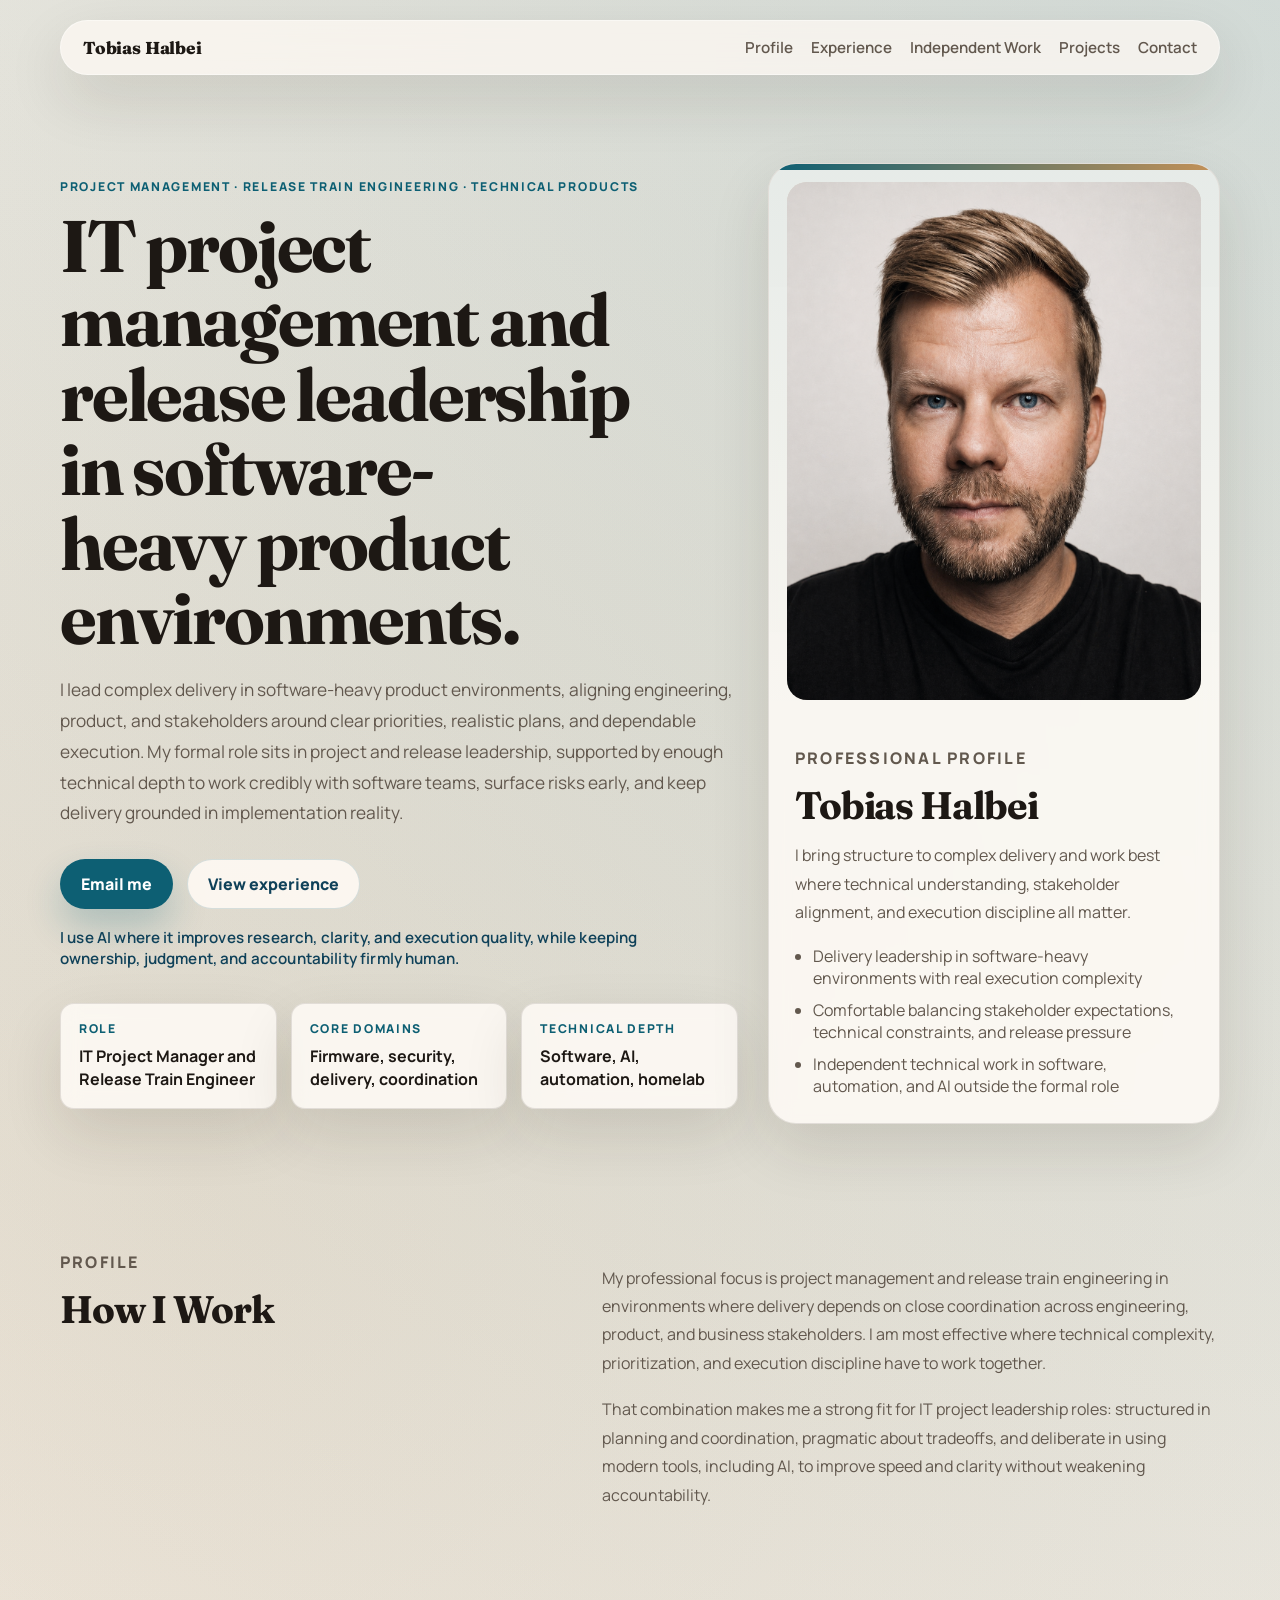
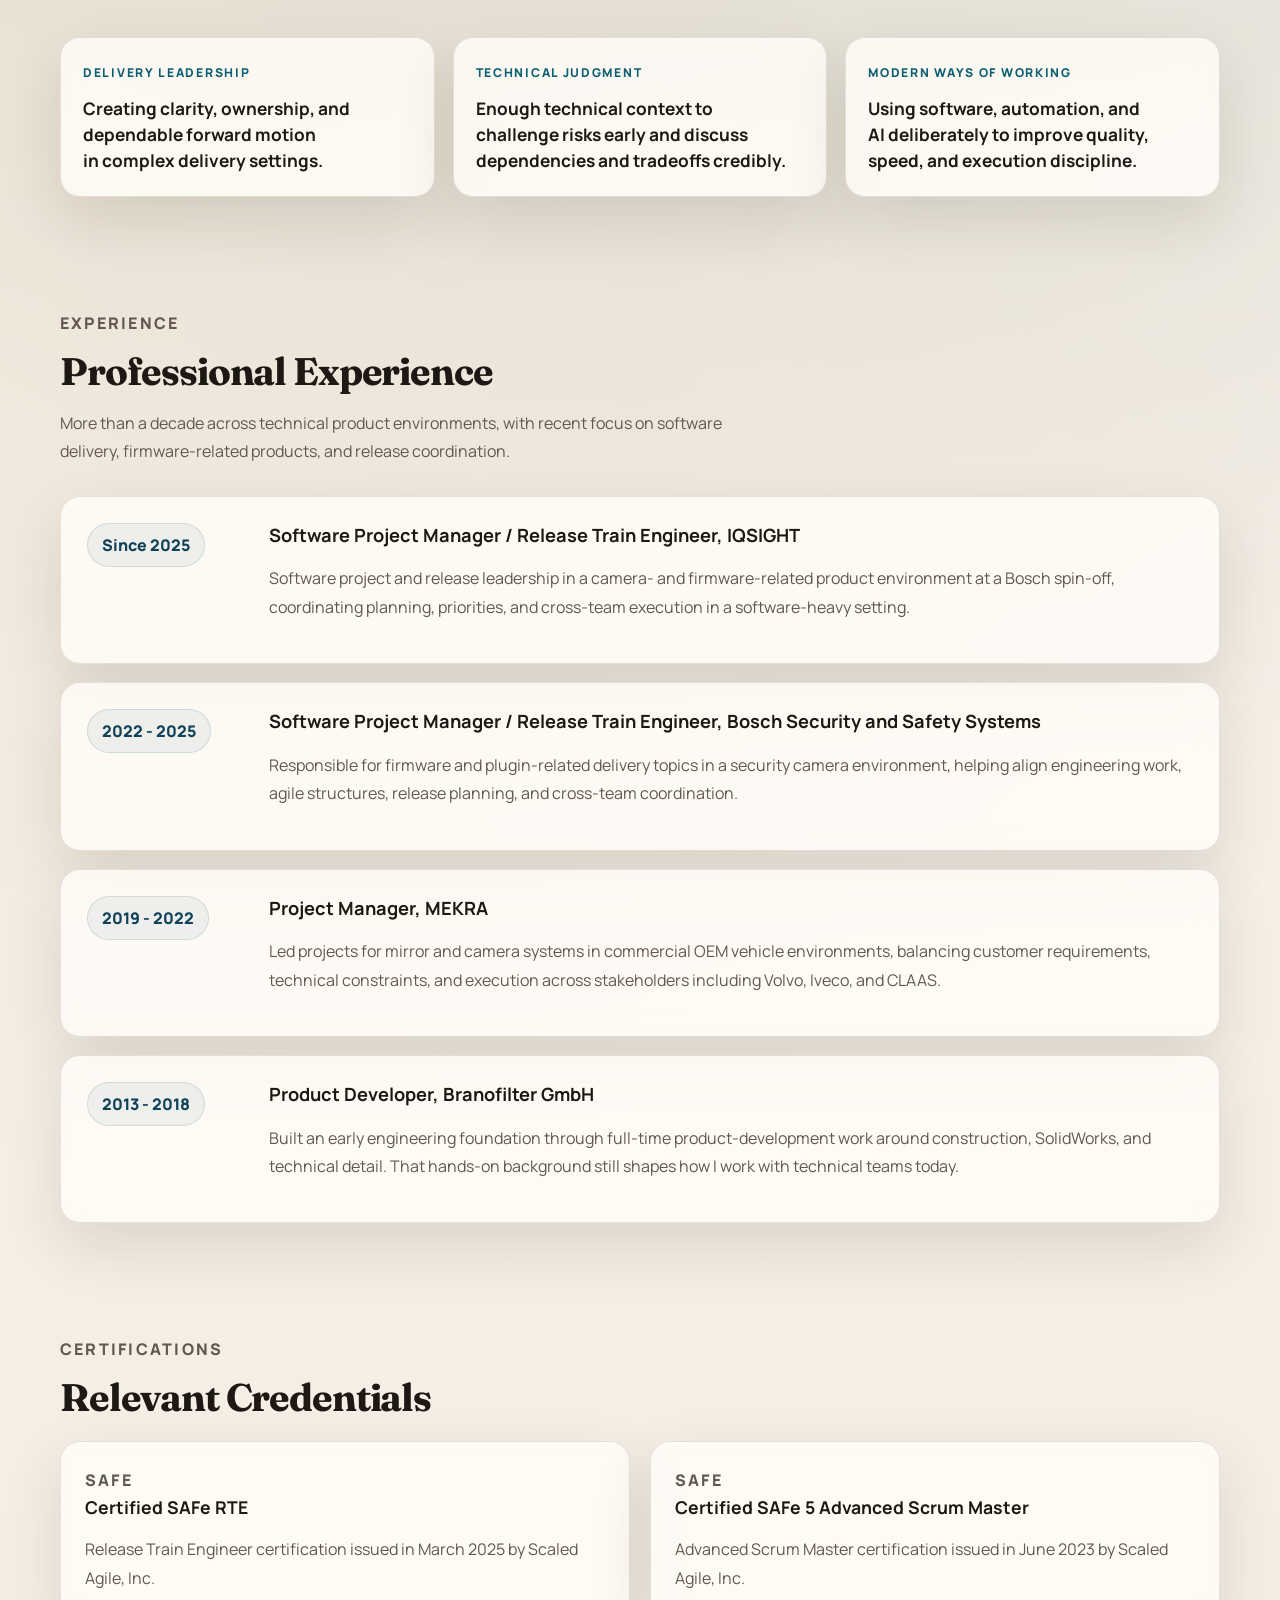
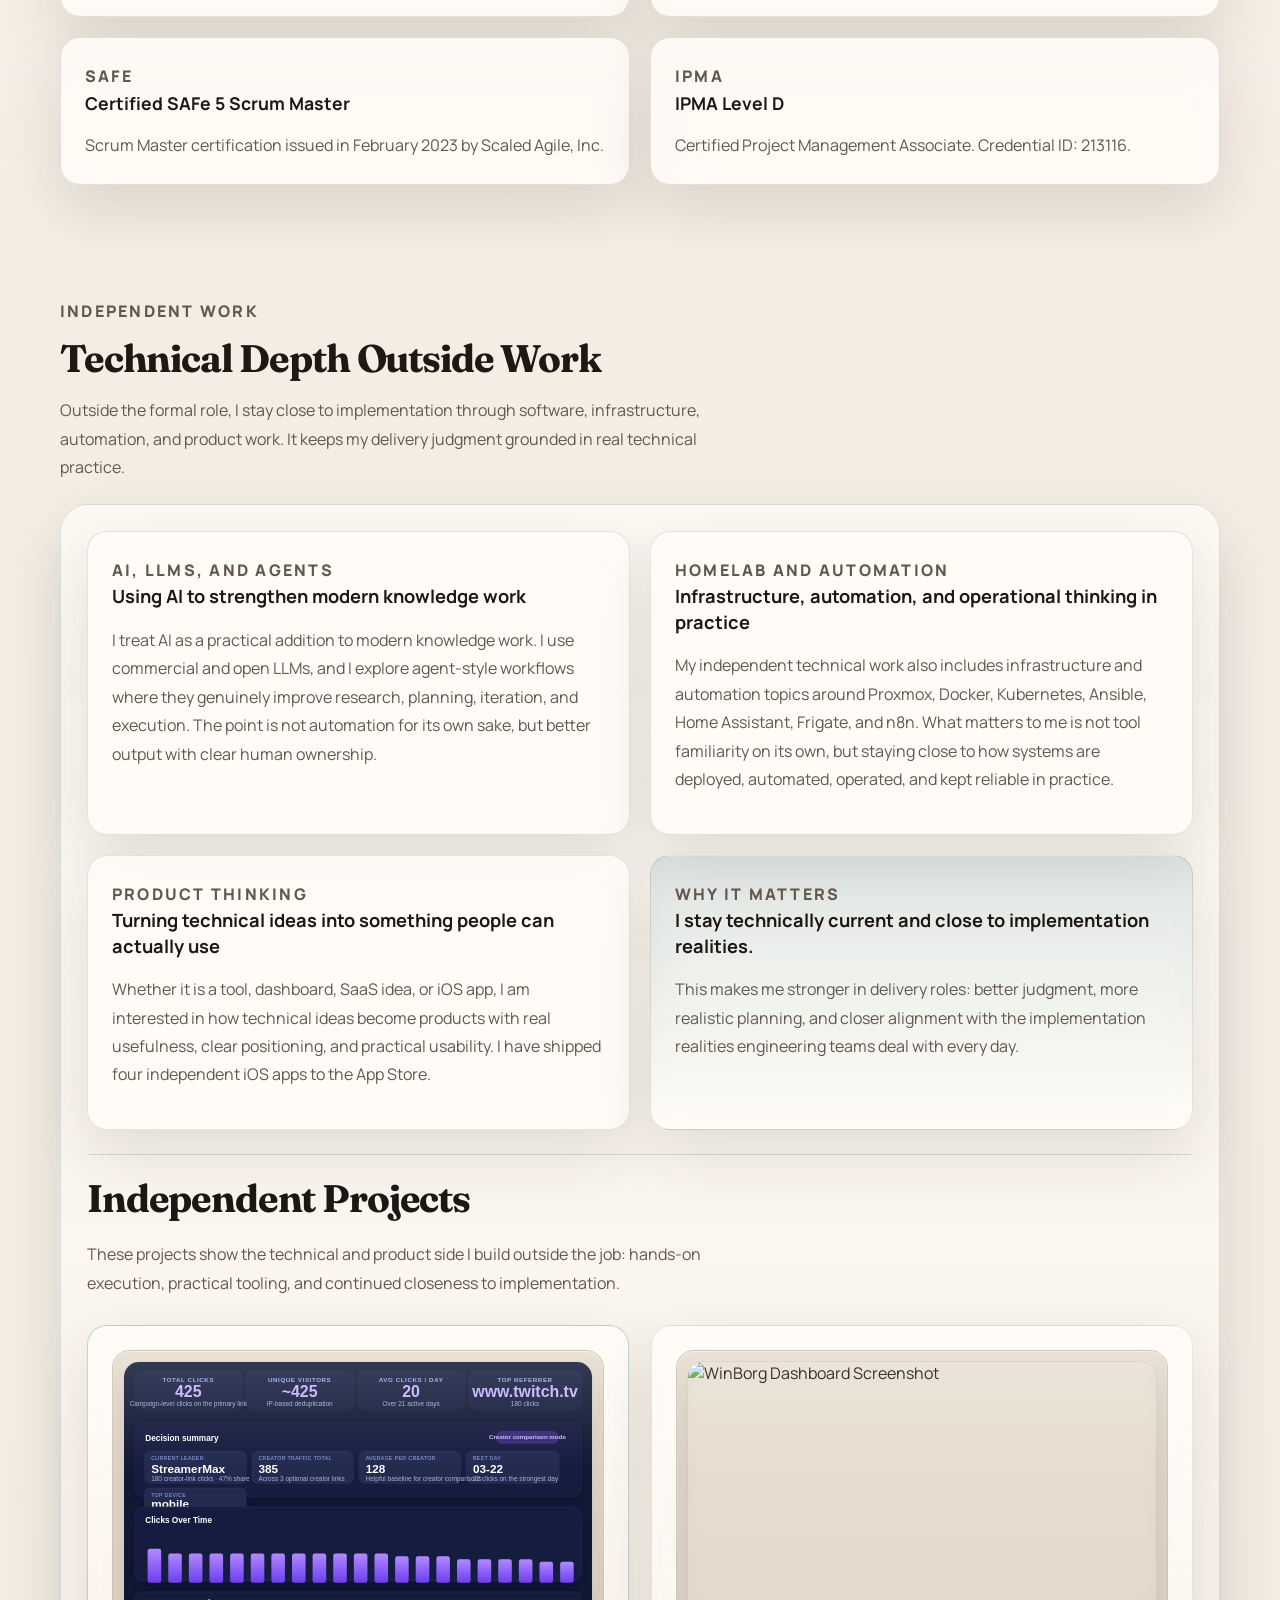
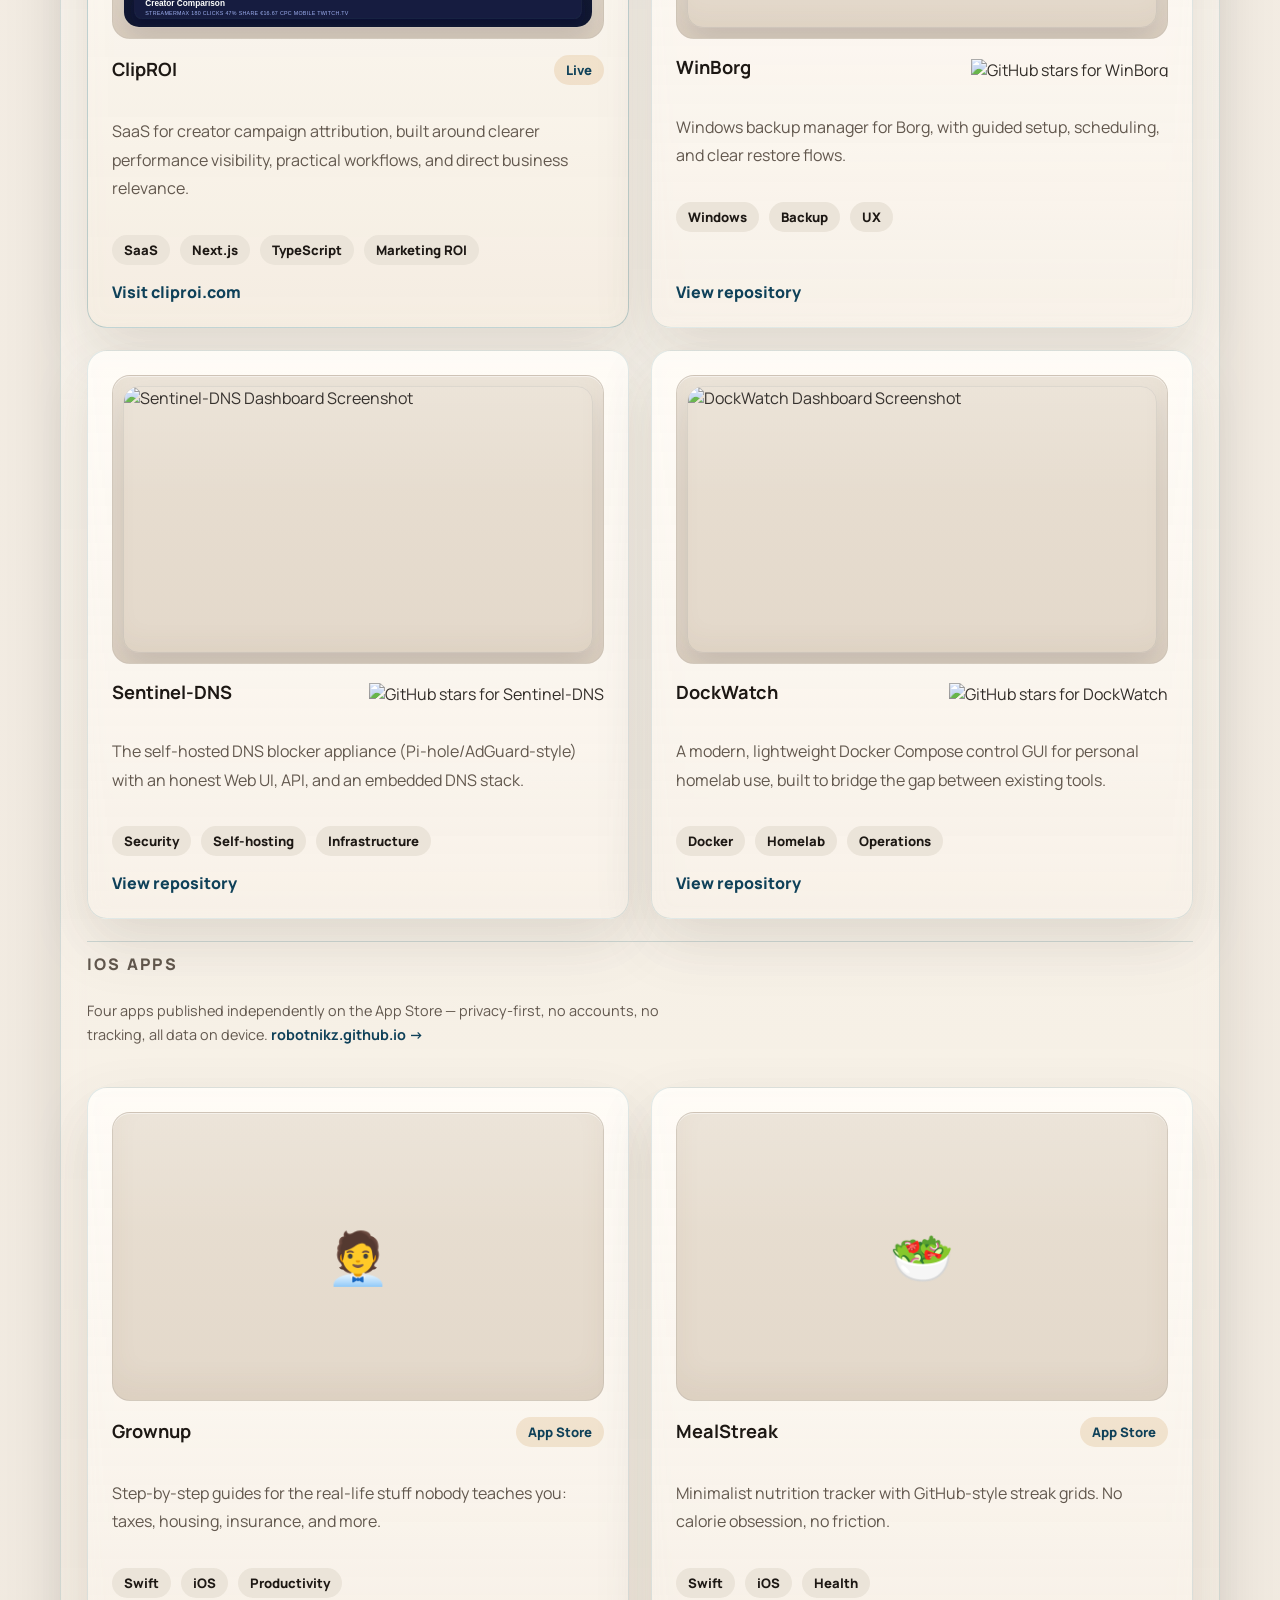
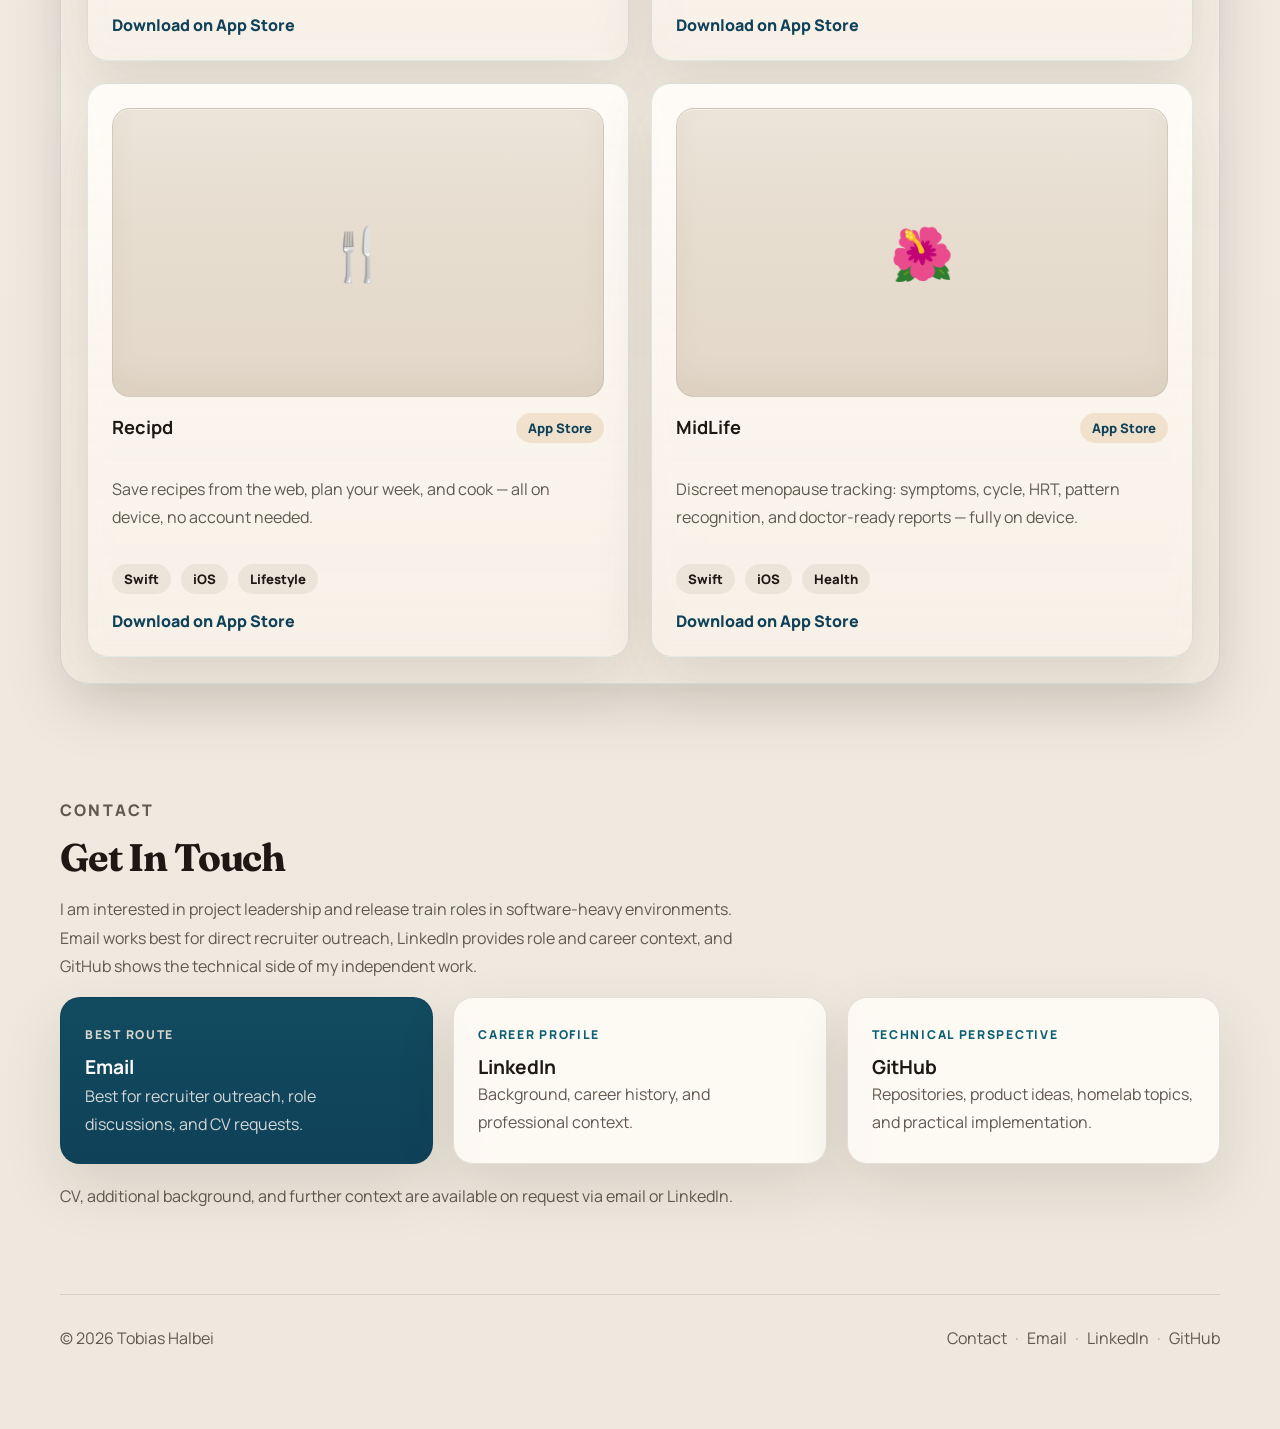
==== index.html @ 0b298e31 "Integrate iOS apps into existing independent projects grid Removed standalone iOS apps section and n" ====
<!doctype html>
<html lang="en">
  <head>
    <meta charset="UTF-8" />
    <meta name="viewport" content="width=device-width, initial-scale=1.0" />
    <title>Tobias Halbei | IT Project Manager & Release Train Engineer</title>
    <meta
      name="description"
      content="Personal website of Tobias Halbei. IT Project Manager and Release Train Engineer with experience across camera firmware, security software, agile delivery, and software-heavy product environments."
    />
    <meta property="og:title" content="Tobias Halbei | IT Project Manager & Release Train Engineer" />
    <meta
      property="og:description"
      content="Professional profile focused on IT project management, release train engineering, technical delivery, and close collaboration with software teams in complex product environments."
    />
    <meta property="og:type" content="website" />
    <meta property="og:url" content="https://www.halbei.com/" />
    <meta property="og:image" content="https://www.halbei.com/previews/portfolio-preview-1.jpg" />
    <meta name="twitter:card" content="summary_large_image" />
    <meta name="twitter:title" content="Tobias Halbei | IT Project Manager & Release Train Engineer" />
    <meta
      name="twitter:description"
      content="Professional profile for IT project leadership roles, with experience in technical delivery, close collaboration with software teams, and practical AI usage."
    />
    <meta name="twitter:image" content="https://www.halbei.com/previews/portfolio-preview-1.jpg" />
    <meta name="robots" content="index, follow" />
    <meta
      name="keywords"
      content="Tobias Halbei, IT Project Manager, Release Train Engineer, SAFe, IPMA, camera firmware, security software, agile delivery, software teams, technical project leadership, LLMs, AI workflows, homelab"
    />
    <link rel="icon" type="image/svg+xml" href="./favicon.svg" />
    <link rel="canonical" href="https://www.halbei.com/" />
    <link rel="preconnect" href="https://fonts.googleapis.com" />
    <link rel="preconnect" href="https://fonts.gstatic.com" crossorigin />
    <link
      href="https://fonts.googleapis.com/css2?family=Fraunces:opsz,wght@9..144,600;9..144,700&family=Manrope:wght@400;500;600;700;800&display=swap"
      rel="stylesheet"
    />
    <link rel="stylesheet" href="./site.css?v=20260428a" />
    <script type="application/ld+json">
      {
        "@context": "https://schema.org",
        "@type": "Person",
        "name": "Tobias Halbei",
        "jobTitle": "IT Project Manager / Release Train Engineer",
        "url": "https://www.halbei.com/",
        "sameAs": [
          "https://www.linkedin.com/in/tobias-halbei-486a38171",
          "https://github.com/robotnikz"
        ],
        "knowsAbout": [
          "Project Leadership",
          "Release Train Engineering",
          "Camera Firmware",
          "Security Software",
          "Agile Delivery",
          "Web Projects",
          "LLMs",
          "AI Workflows",
          "Agentic Workflows",
          "Homelab Infrastructure"
        ]
      }
    </script>
  </head>
  <body>
    <a class="skip-link" href="#profile">Skip to content</a>
    <div class="page-shell">
      <header class="topbar">
        <a class="brand" href="#hero">Tobias Halbei</a>
        <button class="hamburger" aria-label="Toggle navigation" aria-expanded="false">
          <span></span><span></span><span></span>
        </button>
        <nav class="nav-links" aria-label="Main navigation">
          <a href="#profile">Profile</a>
          <a href="#experience">Experience</a>
          <a href="#independent">Independent Work</a>
          <a href="#projects">Projects</a>
          <a href="#contact">Contact</a>
        </nav>
      </header>

      <main>
        <section id="hero" class="hero reveal">
          <div class="hero-copy">
            <p class="eyebrow">Project Management · Release Train Engineering · Technical Products</p>
            <h1>IT project management and release leadership in software-heavy product environments.</h1>
            <p class="hero-subline">
              I lead complex delivery in software-heavy product environments, aligning engineering, product, and
              stakeholders around clear priorities, realistic plans, and dependable execution. My formal role sits in
              project and release leadership, supported by enough technical depth to work credibly with software teams,
              surface risks early, and keep delivery grounded in implementation reality.
            </p>
            <div class="hero-actions">
              <a class="button primary" href="mailto:tobiashalbei@mailbox.org">Email me</a>
              <a class="button secondary" href="#experience">View experience</a>
            </div>
            <p class="hero-note">I use AI where it improves research, clarity, and execution quality, while keeping ownership, judgment, and accountability firmly human.</p>
            <dl class="hero-facts" aria-label="Profile summary">
              <div>
                <dt>Role</dt>
                <dd>IT Project Manager and Release Train Engineer</dd>
              </div>
              <div>
                <dt>Core domains</dt>
                <dd>Firmware, security, delivery, coordination</dd>
              </div>
              <div>
                <dt>Technical depth</dt>
                <dd>Software, AI, automation, homelab</dd>
              </div>
            </dl>
          </div>

          <aside class="profile-card" aria-label="Profile card">
            <div class="profile-portrait-wrap">
              <img
                class="profile-portrait"
                src="./images/portrait2.png"
                alt="Portrait of Tobias Halbei"
              />
            </div>
            <div class="profile-card-body">
              <p class="profile-kicker">Professional profile</p>
              <h2>Tobias Halbei</h2>
              <p>
                I bring structure to complex delivery and work best where technical understanding,
                stakeholder alignment, and execution discipline all matter.
              </p>
              <ul class="profile-points">
                <li>Delivery leadership in software-heavy environments with real execution complexity</li>
                <li>Comfortable balancing stakeholder expectations, technical constraints, and release pressure</li>
                <li>Independent technical work in software, automation, and AI outside the formal role</li>
              </ul>
            </div>
          </aside>
        </section>

        <section id="profile" class="section intro-grid reveal">
          <div>
            <p class="section-kicker">Profile</p>
            <h2>How I Work</h2>
          </div>
          <div class="stacked-copy">
            <p>
              My professional focus is project management and release train engineering in environments where
              delivery depends on close coordination across engineering, product, and business stakeholders. I am most
              effective where technical complexity, prioritization, and execution discipline have to work together.
            </p>
            <p>
              That combination makes me a strong fit for IT project leadership roles: structured in planning and
              coordination, pragmatic about tradeoffs, and deliberate in using modern tools, including AI, to improve
              speed and clarity without weakening accountability.
            </p>
          </div>
        </section>

        <section class="section value-strip reveal" aria-label="Core strengths">
          <article>
            <span>Delivery leadership</span>
            <strong>Creating clarity, ownership, and dependable forward motion in complex delivery settings.</strong>
          </article>
          <article>
            <span>Technical judgment</span>
            <strong>Enough technical context to challenge risks early and discuss dependencies and tradeoffs credibly.</strong>
          </article>
          <article>
            <span>Modern ways of working</span>
            <strong>Using software, automation, and AI deliberately to improve quality, speed, and execution discipline.</strong>
          </article>
        </section>

        <section id="experience" class="section reveal">
          <p class="section-kicker">Experience</p>
          <h2>Professional Experience</h2>
          <p class="section-intro">
            More than a decade across technical product environments, with recent focus on software delivery,
            firmware-related products, and release coordination.
          </p>
          <div class="timeline">
            <article class="timeline-item">
              <div class="timeline-meta">Since 2025</div>
              <div>
                <h3>Software Project Manager / Release Train Engineer, IQSIGHT</h3>
                <p>
                  Software project and release leadership in a camera- and firmware-related product environment
                  at a Bosch spin-off, coordinating planning, priorities, and cross-team execution in a
                  software-heavy setting.
                </p>
              </div>
            </article>
            <article class="timeline-item">
              <div class="timeline-meta">2022 - 2025</div>
              <div>
                <h3>Software Project Manager / Release Train Engineer, Bosch Security and Safety Systems</h3>
                <p>
                  Responsible for firmware and plugin-related delivery topics in a security camera environment,
                  helping align engineering work, agile structures, release planning, and cross-team coordination.
                </p>
              </div>
            </article>
            <article class="timeline-item">
              <div class="timeline-meta">2019 - 2022</div>
              <div>
                <h3>Project Manager, MEKRA</h3>
                <p>
                  Led projects for mirror and camera systems in commercial OEM vehicle environments,
                  balancing customer requirements, technical constraints, and execution across stakeholders
                  including Volvo, Iveco, and CLAAS.
                </p>
              </div>
            </article>
            <article class="timeline-item">
              <div class="timeline-meta">2013 - 2018</div>
              <div>
                <h3>Product Developer, Branofilter GmbH</h3>
                <p>
                  Built an early engineering foundation through full-time product-development work around
                  construction, SolidWorks, and technical detail. That hands-on background still shapes how
                  I work with technical teams today.
                </p>
              </div>
            </article>
          </div>
        </section>

        <section id="certifications" class="section reveal">
          <p class="section-kicker">Certifications</p>
          <h2>Relevant Credentials</h2>
          <div class="cert-grid">
            <article class="cert-card">
              <p class="group-label">SAFe</p>
              <h3>Certified SAFe RTE</h3>
              <p>Release Train Engineer certification issued in March 2025 by Scaled Agile, Inc.</p>
            </article>
            <article class="cert-card">
              <p class="group-label">SAFe</p>
              <h3>Certified SAFe 5 Advanced Scrum Master</h3>
              <p>Advanced Scrum Master certification issued in June 2023 by Scaled Agile, Inc.</p>
            </article>
            <article class="cert-card">
              <p class="group-label">SAFe</p>
              <h3>Certified SAFe 5 Scrum Master</h3>
              <p>Scrum Master certification issued in February 2023 by Scaled Agile, Inc.</p>
            </article>
            <article class="cert-card">
              <p class="group-label">IPMA</p>
              <h3>IPMA Level D</h3>
              <p>Certified Project Management Associate. Credential ID: 213116.</p>
            </article>
          </div>
        </section>

        <section id="independent" class="section compact-grid reveal independent-suite">
          <div>
            <p class="section-kicker">Independent work</p>
            <h2>Technical Depth Outside Work</h2>
            <p class="section-intro">
              Outside the formal role, I stay close to implementation through software, infrastructure, automation,
              and product work. It keeps my delivery judgment grounded in real technical practice.
            </p>
          </div>
          <div class="independent-body">
            <div class="focus-columns">
            <article class="focus-card">
                <p class="group-label">AI, LLMs, and agents</p>
              <h3>Using AI to strengthen modern knowledge work</h3>
              <p>
                I treat AI as a practical addition to modern knowledge work. I use commercial and open LLMs,
                and I explore agent-style workflows where they genuinely improve research, planning, iteration,
                and execution. The point is not automation for its own sake, but better output with clear human
                ownership.
              </p>
            </article>
            <article class="focus-card">
              <p class="group-label">Homelab and automation</p>
              <h3>Infrastructure, automation, and operational thinking in practice</h3>
              <p>
                My independent technical work also includes infrastructure and automation topics around
                Proxmox, Docker, Kubernetes, Ansible, Home Assistant, Frigate, and n8n. What matters to me
                is not tool familiarity on its own, but staying close to how systems are deployed, automated,
                operated, and kept reliable in practice.
              </p>
            </article>
            <article class="focus-card">
              <p class="group-label">Product thinking</p>
              <h3>Turning technical ideas into something people can actually use</h3>
              <p>
                Whether it is a tool, dashboard, SaaS idea, or iOS app, I am interested in how technical
                ideas become products with real usefulness, clear positioning, and practical usability.
                I have shipped four independent iOS apps to the App Store.
              </p>
            </article>
            <article class="focus-card accent-card">
              <p class="group-label">Why it matters</p>
              <h3>I stay technically current and close to implementation realities.</h3>
              <p>
                This makes me stronger in delivery roles: better judgment, more realistic planning, and closer
                alignment with the implementation realities engineering teams deal with every day.
              </p>
            </article>
            </div>

            <div id="projects" class="independent-projects">
              <div class="independent-projects-header">
                <h2>Independent Projects</h2>
                <p class="section-intro section-intro-compact">
                  These projects show the technical and product side I build outside the job: hands-on execution,
                  practical tooling, and continued closeness to implementation.
                </p>
              </div>
              <div class="project-grid project-grid-independent">
            <article class="project-card featured">
              <div class="project-stage project-stage-shot">
                <img class="project-visual project-shot" src="./images/cliproi-dashboard.svg" alt="ClipROI Dashboard Screenshot" />
              </div>
              <div class="project-meta">
                <h3>ClipROI</h3>
                <span class="live-badge">Live</span>
              </div>
              <p>
                SaaS for creator campaign attribution, built around clearer performance visibility,
                practical workflows, and direct business relevance.
              </p>
              <div class="project-tags">
                <span>SaaS</span>
                <span>Next.js</span>
                <span>TypeScript</span>
                <span>Marketing ROI</span>
              </div>
              <a class="project-link" href="https://www.cliproi.com" target="_blank" rel="noreferrer">Visit cliproi.com</a>
            </article>
            <article class="project-card">
              <div class="project-stage project-stage-shot">
                <img class="project-visual project-shot" src="https://raw.githubusercontent.com/robotnikz/WinBorg/main/public/dashboard.png" alt="WinBorg Dashboard Screenshot" />
              </div>
              <div class="project-meta">
                <h3>WinBorg</h3>
                <img class="project-badge" src="https://img.shields.io/github/stars/robotnikz/WinBorg?style=flat-square&label=stars" alt="GitHub stars for WinBorg" />
              </div>
              <p>
                Windows backup manager for Borg, with guided setup, scheduling, and clear restore flows.
              </p>
              <div class="project-tags">
                <span>Windows</span>
                <span>Backup</span>
                <span>UX</span>
              </div>
              <a class="project-link" href="https://github.com/robotnikz/WinBorg" target="_blank" rel="noreferrer">View repository</a>
            </article>
            <article class="project-card">
              <div class="project-stage project-stage-shot">
                <img class="project-visual project-shot" src="https://raw.githubusercontent.com/robotnikz/sentinel-dns/main/docs/screenshots/dashboard.png" alt="Sentinel-DNS Dashboard Screenshot" />
              </div>
              <div class="project-meta">
                <h3>Sentinel-DNS</h3>
                <img class="project-badge" src="https://img.shields.io/github/stars/robotnikz/sentinel-dns?style=flat-square&label=stars" alt="GitHub stars for Sentinel-DNS" />
              </div>
              <p>
                The self-hosted DNS blocker appliance (Pi-hole/AdGuard-style) with an honest Web UI,
                API, and an embedded DNS stack.
              </p>
              <div class="project-tags">
                <span>Security</span>
                <span>Self-hosting</span>
                <span>Infrastructure</span>
              </div>
              <a class="project-link" href="https://github.com/robotnikz/sentinel-dns" target="_blank" rel="noreferrer">View repository</a>
            </article>
            <article class="project-card">
              <div class="project-stage project-stage-shot">
                <img class="project-visual project-shot" src="https://raw.githubusercontent.com/robotnikz/dockwatch/main/docs/screenshots/dashboard.png" alt="DockWatch Dashboard Screenshot" />
              </div>
              <div class="project-meta">
                <h3>DockWatch</h3>
                <img class="project-badge" src="https://img.shields.io/github/stars/robotnikz/dockwatch?style=flat-square&label=stars" alt="GitHub stars for DockWatch" />
              </div>
              <p>
                A modern, lightweight Docker Compose control GUI for personal homelab use, built to bridge
                the gap between existing tools.
              </p>
              <div class="project-tags">
                <span>Docker</span>
                <span>Homelab</span>
                <span>Operations</span>
              </div>
              <a class="project-link" href="https://github.com/robotnikz/dockwatch" target="_blank" rel="noreferrer">View repository</a>
            </article>

            <div class="projects-subsection-header">
              <p class="group-label">iOS Apps</p>
              <p>
                Four apps published independently on the App Store — privacy-first, no accounts, no tracking,
                all data on device. <a href="https://robotnikz.github.io" target="_blank" rel="noreferrer">robotnikz.github.io →</a>
              </p>
            </div>

            <article class="project-card">
              <div class="project-stage">
                <span class="app-emoji">🧑‍💼</span>
              </div>
              <div class="project-meta">
                <h3>Grownup</h3>
                <span class="live-badge">App Store</span>
              </div>
              <p>Step-by-step guides for the real-life stuff nobody teaches you: taxes, housing, insurance, and more.</p>
              <div class="project-tags">
                <span>Swift</span>
                <span>iOS</span>
                <span>Productivity</span>
              </div>
              <a class="project-link" href="https://apps.apple.com/de/app/grownup/id6768424573" target="_blank" rel="noreferrer">Download on App Store</a>
            </article>
            <article class="project-card">
              <div class="project-stage">
                <span class="app-emoji">🥗</span>
              </div>
              <div class="project-meta">
                <h3>MealStreak</h3>
                <span class="live-badge">App Store</span>
              </div>
              <p>Minimalist nutrition tracker with GitHub-style streak grids. No calorie obsession, no friction.</p>
              <div class="project-tags">
                <span>Swift</span>
                <span>iOS</span>
                <span>Health</span>
              </div>
              <a class="project-link" href="https://apps.apple.com/de/app/mealstreak/id6768700380" target="_blank" rel="noreferrer">Download on App Store</a>
            </article>
            <article class="project-card">
              <div class="project-stage">
                <span class="app-emoji">🍴</span>
              </div>
              <div class="project-meta">
                <h3>Recipd</h3>
                <span class="live-badge">App Store</span>
              </div>
              <p>Save recipes from the web, plan your week, and cook — all on device, no account needed.</p>
              <div class="project-tags">
                <span>Swift</span>
                <span>iOS</span>
                <span>Lifestyle</span>
              </div>
              <a class="project-link" href="https://apps.apple.com/de/app/recipd/id6769465137" target="_blank" rel="noreferrer">Download on App Store</a>
            </article>
            <article class="project-card">
              <div class="project-stage">
                <span class="app-emoji">🌺</span>
              </div>
              <div class="project-meta">
                <h3>MidLife</h3>
                <span class="live-badge">App Store</span>
              </div>
              <p>Discreet menopause tracking: symptoms, cycle, HRT, pattern recognition, and doctor-ready reports — fully on device.</p>
              <div class="project-tags">
                <span>Swift</span>
                <span>iOS</span>
                <span>Health</span>
              </div>
              <a class="project-link" href="https://apps.apple.com/us/app/midlife/id6769793211" target="_blank" rel="noreferrer">Download on App Store</a>
            </article>
              </div>
            </div>
          </div>
        </section>

        <section id="contact" class="section contact reveal">
          <p class="section-kicker">Contact</p>
          <h2>Get In Touch</h2>
          <p class="contact-intro">
            I am interested in project leadership and release train roles in software-heavy environments.
            Email works best for direct recruiter outreach, LinkedIn provides role and career context,
            and GitHub shows the technical side of my independent work.
          </p>
          <div class="contact-grid">
            <a class="contact-card primary-contact" href="mailto:tobiashalbei@mailbox.org">
              <span class="contact-card-label">Best route</span>
              <strong>Email</strong>
              <span class="contact-card-copy">Best for recruiter outreach, role discussions, and CV requests.</span>
            </a>
            <a class="contact-card" href="https://www.linkedin.com/in/tobias-halbei-486a38171" target="_blank" rel="noreferrer">
              <span class="contact-card-label">Career profile</span>
              <strong>LinkedIn</strong>
              <span class="contact-card-copy">Background, career history, and professional context.</span>
            </a>
            <a class="contact-card" href="https://github.com/robotnikz" target="_blank" rel="noreferrer">
              <span class="contact-card-label">Technical perspective</span>
              <strong>GitHub</strong>
              <span class="contact-card-copy">Repositories, product ideas, homelab topics, and practical implementation.</span>
            </a>
          </div>
          <p class="contact-note">CV, additional background, and further context are available on request via email or LinkedIn.</p>
        </section>
      </main>

      <footer class="footer">
        <span>&copy; 2026 Tobias Halbei</span>
        <span class="footer-links">
          <a href="#contact">Contact</a>
          <span class="footer-sep">·</span>
          <a href="mailto:tobiashalbei@mailbox.org">Email</a>
          <span class="footer-sep">·</span>
          <a href="https://www.linkedin.com/in/tobias-halbei-486a38171" target="_blank" rel="noreferrer">LinkedIn</a>
          <span class="footer-sep">·</span>
          <a href="https://github.com/robotnikz" target="_blank" rel="noreferrer">GitHub</a>
        </span>
      </footer>
    </div>

    <script>
      const hamburger = document.querySelector('.hamburger');
      const navLinks = document.querySelector('.nav-links');

      hamburger.addEventListener('click', () => {
        const open = hamburger.classList.toggle('open');
        navLinks.classList.toggle('open');
        hamburger.setAttribute('aria-expanded', String(open));
      });

      navLinks.querySelectorAll('a').forEach((link) => {
        link.addEventListener('click', () => {
          hamburger.classList.remove('open');
          navLinks.classList.remove('open');
          hamburger.setAttribute('aria-expanded', 'false');
        });
      });

      const observer = new IntersectionObserver(
        (entries) => {
          entries.forEach((entry) => {
            if (entry.isIntersecting) {
              entry.target.classList.add('visible');
              observer.unobserve(entry.target);
            }
          });
        },
        { threshold: 0.12 }
      );

      document.querySelectorAll('.reveal').forEach((element) => observer.observe(element));

      const sections = document.querySelectorAll('section[id]');
      const navItems = document.querySelectorAll('.nav-links a[href^="#"]');

      const onScroll = () => {
        let current = '';

        sections.forEach((section) => {
          if (window.scrollY >= section.offsetTop - 140) {
            current = section.id;
          }
        });

        navItems.forEach((item) => {
          item.classList.toggle('active', item.getAttribute('href') === `#${current}`);
        });
      };

      window.addEventListener('scroll', onScroll, { passive: true });
      onScroll();
    </script>
  </body>
</html>
---- site.css ----
:root {
  --bg: #f4efe7;
  --surface: rgba(255, 252, 247, 0.84);
  --surface-strong: #fffaf4;
  --surface-soft: #ebe4d9;
  --line: rgba(54, 43, 34, 0.12);
  --text: #1d1814;
  --muted: #62584e;
  --accent: #0d5f73;
  --accent-strong: #0f4159;
  --accent-soft: rgba(13, 95, 115, 0.12);
  --accent-warm: #c49157;
  --shadow: 0 24px 60px rgba(42, 30, 18, 0.12);
  --radius-lg: 28px;
  --radius-md: 20px;
  --radius-sm: 14px;
}

* {
  box-sizing: border-box;
}

html {
  scroll-behavior: smooth;
  scroll-padding-top: 96px;
}

body {
  margin: 0;
  font-family: "Manrope", system-ui, sans-serif;
  color: var(--text);
  background:
    radial-gradient(circle at top right, rgba(13, 95, 115, 0.16), transparent 30%),
    radial-gradient(circle at 15% 15%, rgba(170, 128, 70, 0.14), transparent 24%),
    linear-gradient(180deg, #f8f2ea 0%, #efe8de 100%);
}

img {
  display: block;
  max-width: 100%;
  height: auto;
}

a {
  color: inherit;
}

.skip-link {
  position: absolute;
  top: -100px;
  left: 16px;
  z-index: 50;
  padding: 10px 14px;
  border-radius: 10px;
  background: var(--accent);
  color: #ffffff;
  text-decoration: none;
  font-weight: 700;
}

.skip-link:focus {
  top: 16px;
}

.page-shell {
  width: min(1160px, calc(100% - 32px));
  margin: 0 auto;
  padding-bottom: 72px;
}

.topbar {
  position: sticky;
  top: 18px;
  z-index: 30;
  display: flex;
  align-items: center;
  justify-content: space-between;
  gap: 24px;
  margin-top: 20px;
  padding: 16px 22px;
  border: 1px solid rgba(255, 255, 255, 0.42);
  border-radius: 999px;
  background: rgba(255, 250, 244, 0.72);
  backdrop-filter: blur(18px);
  box-shadow: var(--shadow);
}

.brand {
  font-family: "Fraunces", Georgia, serif;
  text-decoration: none;
  font-weight: 800;
  font-size: 1.08rem;
  letter-spacing: -0.01em;
}

.nav-links {
  display: flex;
  align-items: center;
  gap: 18px;
}

.nav-links a {
  position: relative;
  text-decoration: none;
  color: var(--muted);
  font-weight: 600;
  font-size: 0.95rem;
}

.nav-links a::after {
  content: "";
  position: absolute;
  left: 0;
  bottom: -7px;
  width: 100%;
  height: 2px;
  transform: scaleX(0);
  transform-origin: left;
  background: var(--accent);
  transition: transform 180ms ease;
}

.nav-links a:hover,
.nav-links a:focus-visible,
.nav-links a.active {
  color: var(--text);
}

.nav-links a:hover::after,
.nav-links a:focus-visible::after,
.nav-links a.active::after {
  transform: scaleX(1);
}

.hamburger {
  display: none;
  border: 0;
  background: transparent;
  padding: 4px;
  cursor: pointer;
}

.hamburger span {
  display: block;
  width: 24px;
  height: 2px;
  margin: 5px 0;
  background: var(--text);
  border-radius: 999px;
  transition: transform 180ms ease, opacity 180ms ease;
}

.hamburger.open span:nth-child(1) {
  transform: translateY(7px) rotate(45deg);
}

.hamburger.open span:nth-child(2) {
  opacity: 0;
}

.hamburger.open span:nth-child(3) {
  transform: translateY(-7px) rotate(-45deg);
}

.reveal {
  opacity: 0;
  transform: translateY(28px);
  transition: opacity 0.6s ease, transform 0.6s ease;
}

.reveal.visible {
  opacity: 1;
  transform: translateY(0);
}

.hero {
  display: grid;
  grid-template-columns: minmax(0, 1.2fr) minmax(320px, 0.8fr);
  gap: 30px;
  align-items: center;
  padding: 88px 0 68px;
}

.eyebrow,
.section-kicker,
.group-label,
.profile-kicker,
.value-strip span,
.contact-card-label,
.hero-facts dt {
  margin: 0;
  font-size: 0.76rem;
  font-weight: 800;
  letter-spacing: 0.14em;
  text-transform: uppercase;
  color: var(--accent);
}

.hero h1,
.section h2,
.profile-card-body h2 {
  margin: 14px 0 0;
  font-family: "Fraunces", Georgia, serif;
  font-weight: 700;
  letter-spacing: -0.03em;
  line-height: 1.02;
  text-wrap: balance;
}

.hero h1 {
  max-width: 12ch;
  font-size: clamp(3.2rem, 5.7vw, 5.5rem);
}

.section h2,
.profile-card-body h2 {
  font-size: clamp(1.8rem, 3vw, 2.6rem);
}

.hero-subline,
.section p,
.timeline-item p,
.focus-card p,
.project-card p,
.contact-card-copy,
.contact-note,
.profile-card-body p {
  color: var(--muted);
  line-height: 1.78;
  font-size: 1rem;
}

.hero-subline {
  max-width: 62ch;
  margin-top: 20px;
  font-size: 1.08rem;
}

.hero-actions {
  display: flex;
  flex-wrap: wrap;
  gap: 14px;
  margin-top: 30px;
}

.hero-note {
  max-width: 60ch;
  margin: 18px 0 0;
  color: var(--accent-strong);
  font-size: 0.95rem;
  font-weight: 600;
  letter-spacing: 0.01em;
}

.button {
  display: inline-flex;
  align-items: center;
  justify-content: center;
  min-height: 50px;
  padding: 0 20px;
  border-radius: 999px;
  border: 1px solid transparent;
  text-decoration: none;
  font-weight: 800;
  transition: transform 160ms ease, box-shadow 160ms ease, background 160ms ease, border-color 160ms ease;
}

.button:hover,
.button:focus-visible {
  transform: translateY(-1px);
}

.button.primary {
  background: var(--accent);
  color: #ffffff;
  box-shadow: 0 18px 36px rgba(13, 95, 115, 0.24);
}

.button.secondary {
  background: rgba(255, 250, 244, 0.88);
  border-color: rgba(13, 95, 115, 0.16);
  color: var(--accent-strong);
}

.button.secondary:hover,
.button.secondary:focus-visible {
  background: rgba(255, 250, 244, 0.98);
  border-color: rgba(13, 95, 115, 0.28);
}

.hero-facts {
  display: grid;
  grid-template-columns: repeat(3, minmax(0, 1fr));
  gap: 14px;
  margin: 34px 0 0;
}

.hero-facts div,
.profile-card,
.timeline-item,
.focus-card,
.project-card,
.contact-card,
.value-strip article {
  border: 1px solid var(--line);
  background: var(--surface);
  box-shadow: var(--shadow);
  backdrop-filter: blur(10px);
}

.hero-facts div {
  padding: 16px 18px;
  border-radius: var(--radius-sm);
}

.hero-facts dd {
  margin: 8px 0 0;
  font-weight: 700;
  line-height: 1.45;
}

.profile-card {
  overflow: hidden;
  border-radius: var(--radius-lg);
  position: relative;
}

.profile-card::before {
  content: "";
  position: absolute;
  inset: 0 0 auto 0;
  height: 6px;
  background: linear-gradient(90deg, var(--accent) 0%, var(--accent-warm) 100%);
}

.profile-portrait-wrap {
  padding: 18px;
  background: linear-gradient(180deg, rgba(13, 95, 115, 0.08), rgba(13, 95, 115, 0));
}

.profile-portrait {
  width: 100%;
  aspect-ratio: 4 / 5;
  object-fit: cover;
  object-position: center 18%;
  border-radius: calc(var(--radius-lg) - 8px);
  background: #d8d2c7;
}

.profile-card-body {
  padding: 26px;
}

.profile-points {
  margin: 18px 0 0;
  padding-left: 18px;
  color: var(--muted);
}

.profile-points li + li {
  margin-top: 10px;
}

.section {
  padding: 56px 0;
}

.section-intro {
  max-width: 70ch;
  margin: 18px 0 0;
}

.section-intro-compact {
  max-width: 64ch;
  margin-top: 14px;
}

.intro-grid {
  display: grid;
  grid-template-columns: 0.9fr 1.1fr;
  gap: 36px;
}

.stacked-copy p + p {
  margin-top: 18px;
}

.value-strip {
  display: grid;
  grid-template-columns: repeat(3, minmax(0, 1fr));
  gap: 18px;
}

.value-strip article {
  padding: 22px;
  border-radius: var(--radius-md);
}

.value-strip strong {
  display: block;
  margin-top: 14px;
  font-size: 1.08rem;
  line-height: 1.5;
  text-wrap: balance;
}

.timeline {
  display: grid;
  gap: 18px;
  margin-top: 30px;
}

.timeline-item {
  display: grid;
  grid-template-columns: 160px 1fr;
  gap: 22px;
  padding: 26px;
  border-radius: var(--radius-md);
}

.timeline-item h3,
.focus-card h3,
.project-card h3 {
  margin: 0;
  font-size: 1.14rem;
  line-height: 1.4;
}

.timeline-meta {
  color: var(--accent-strong);
  font-weight: 800;
  align-self: start;
  width: fit-content;
  padding: 10px 14px;
  border: 1px solid rgba(13, 95, 115, 0.14);
  border-radius: 999px;
  background: rgba(13, 95, 115, 0.06);
}

.compact-grid {
  display: grid;
  gap: 26px;
}

.independent-suite {
  gap: 22px;
}

.independent-body {
  padding: 26px;
  border: 1px solid rgba(13, 95, 115, 0.14);
  border-radius: var(--radius-lg);
  background: linear-gradient(180deg, rgba(255, 252, 247, 0.74), rgba(244, 236, 224, 0.64));
  box-shadow: var(--shadow);
  backdrop-filter: blur(10px);
}

.independent-projects {
  margin-top: 24px;
  padding-top: 24px;
  border-top: 1px solid rgba(13, 95, 115, 0.18);
}

.independent-projects-header {
  display: grid;
  gap: 8px;
  margin-bottom: 28px;
}

.independent-projects-header h2 {
  margin: 0;
}

.focus-columns,
.project-grid,
.contact-grid {
  display: grid;
  grid-template-columns: repeat(2, minmax(0, 1fr));
  gap: 20px;
}

.project-grid {
  margin-top: 28px;
  gap: 22px;
}

.project-grid-independent {
  margin-top: 0;
}

.cert-grid {
  display: grid;
  grid-template-columns: repeat(2, minmax(0, 1fr));
  gap: 20px;
  margin-top: 24px;
}

.focus-card,
.project-card,
.contact-card {
  padding: 24px;
  border-radius: var(--radius-md);
}

.cert-card {
  padding: 24px;
  border: 1px solid var(--line);
  border-radius: var(--radius-md);
  background: var(--surface);
  box-shadow: var(--shadow);
  backdrop-filter: blur(10px);
}

.cert-card h3 {
  margin: 0;
  font-size: 1.1rem;
  line-height: 1.4;
}

.cert-card p:last-child {
  margin-bottom: 0;
}

.accent-card {
  background: linear-gradient(180deg, rgba(13, 95, 115, 0.12), rgba(255, 252, 247, 0.82));
}

.project-card {
  display: flex;
  flex-direction: column;
  gap: 16px;
  border: 1px solid rgba(13, 95, 115, 0.12);
  background: linear-gradient(180deg, rgba(255, 252, 247, 0.96), rgba(247, 240, 231, 0.84));
}

.project-stage {
  position: relative;
  display: flex;
  align-items: center;
  justify-content: center;
  aspect-ratio: 16 / 9.4;
  padding: 18px;
  overflow: hidden;
  border-radius: 18px;
  border: 1px solid var(--line);
  background: linear-gradient(180deg, #e9e0d3 0%, #e3d8ca 100%);
  box-shadow: inset 0 1px 0 rgba(255, 255, 255, 0.5), inset 0 -18px 28px rgba(111, 84, 44, 0.06);
}

.project-stage::after {
  content: "";
  position: absolute;
  inset: 0;
  background: linear-gradient(180deg, rgba(255, 255, 255, 0.14), transparent 42%);
  pointer-events: none;
}

.project-stage-shot {
  padding: 10px;
}

.project-visual {
  width: 100%;
  height: 100%;
  border-radius: 16px;
}

.project-shot {
  object-fit: cover;
  object-position: center top;
  border: 1px solid rgba(20, 48, 62, 0.08);
  box-shadow: 0 16px 30px rgba(25, 27, 39, 0.12);
}

.project-meta {
  display: flex;
  align-items: center;
  justify-content: space-between;
  gap: 12px;
}

.project-badge {
  width: auto;
  height: 18px;
  opacity: 0.9;
}

.project-tags {
  display: flex;
  flex-wrap: wrap;
  gap: 10px;
}

.project-tags span,
.live-badge {
  display: inline-flex;
  align-items: center;
  min-height: 30px;
  padding: 0 12px;
  border-radius: 999px;
  font-size: 0.82rem;
  font-weight: 800;
}

.project-tags span {
  background: var(--surface-soft);
}

.live-badge {
  color: #0f4159;
  background: rgba(210, 159, 93, 0.22);
}

.featured {
  border-color: rgba(13, 95, 115, 0.25);
  background: linear-gradient(180deg, rgba(255, 252, 247, 0.94), rgba(244, 236, 224, 0.9));
}

.project-link {
  margin-top: auto;
  color: var(--accent-strong);
  text-decoration: none;
  font-weight: 800;
}

.project-link:hover,
.project-link:focus-visible {
  text-decoration: underline;
}

.contact-intro {
  max-width: 68ch;
  margin-top: 18px;
}

.contact-grid {
  grid-template-columns: repeat(3, minmax(0, 1fr));
}

.contact-card {
  text-decoration: none;
  transition: transform 160ms ease, border-color 160ms ease;
}

.contact-card.primary-contact {
  background: linear-gradient(180deg, #124b5f 0%, #0f4159 100%);
  border-color: rgba(15, 65, 89, 0.72);
  color: #ffffff;
}

.contact-card.primary-contact .contact-card-label {
  color: rgba(255, 245, 231, 0.82);
}

.contact-card.primary-contact .contact-card-copy {
  color: rgba(255, 250, 244, 0.82);
}

.contact-card.primary-contact strong {
  line-height: 1.45;
  word-break: break-word;
}

.contact-card strong {
  display: block;
  margin-top: 10px;
  font-size: 1.2rem;
}

.contact-card:hover,
.contact-card:focus-visible,
.project-card:hover,
.project-card:focus-within,
.focus-card:hover {
  transform: translateY(-3px);
  border-color: rgba(13, 95, 115, 0.28);
}

.project-card:hover,
.project-card:focus-within {
  box-shadow: 0 26px 52px rgba(42, 30, 18, 0.14);
}

.contact-note {
  margin-top: 18px;
}

.footer {
  display: flex;
  align-items: center;
  justify-content: space-between;
  flex-wrap: wrap;
  gap: 16px;
  margin-top: 12px;
  padding: 32px 0 8px;
  border-top: 1px solid var(--line);
  color: var(--muted);
}

.footer-links {
  display: flex;
  align-items: center;
  gap: 8px;
}

.footer-links a {
  text-decoration: none;
}

.footer-links a:hover,
.footer-links a:focus-visible {
  color: var(--accent-strong);
}

.footer-sep {
  color: rgba(98, 88, 78, 0.45);
}

.projects-subsection-header {
  grid-column: 1 / -1;
  padding: 8px 0 4px;
  border-top: 1px solid rgba(13, 95, 115, 0.18);
  display: flex;
  flex-direction: column;
  gap: 6px;
}

.projects-subsection-header p:last-child {
  font-size: 0.9rem;
  color: var(--muted);
  max-width: 70ch;
  line-height: 1.65;
}

.projects-subsection-header a {
  color: var(--accent-strong);
  font-weight: 700;
  text-decoration: none;
}

.projects-subsection-header a:hover {
  text-decoration: underline;
}

.app-emoji {
  font-size: 3.2rem;
  line-height: 1;
}

@media (max-width: 980px) {
  .hero,
  .intro-grid,
  .value-strip,
  .timeline-item,
  .focus-columns,
  .cert-grid,
  .project-grid,
  .contact-grid,
  .hero-facts {
    grid-template-columns: 1fr;
  }

  .topbar {
    border-radius: 24px;
  }

  .hero {
    padding-top: 52px;
  }

  .hamburger {
    display: block;
  }

  .nav-links {
    display: none;
    position: absolute;
    top: calc(100% + 10px);
    left: 0;
    right: 0;
    flex-direction: column;
    align-items: stretch;
    gap: 0;
    padding: 10px;
    border: 1px solid var(--line);
    border-radius: 22px;
    background: var(--surface-strong);
    box-shadow: var(--shadow);
  }

  .nav-links.open {
    display: flex;
  }

  .nav-links a {
    padding: 12px 14px;
  }

  .nav-links a::after {
    display: none;
  }
}

@media (max-width: 640px) {
  html {
    scroll-padding-top: 84px;
  }

  .page-shell {
    width: min(100% - 20px, 1160px);
  }

  .topbar {
    top: 10px;
    margin-top: 10px;
    padding: 14px 16px;
  }

  .hero h1 {
    font-size: clamp(2.5rem, 12vw, 3.6rem);
  }

  .section {
    padding: 42px 0;
  }

  .hero-actions {
    flex-direction: column;
  }

  .button {
    width: 100%;
  }

  .profile-card-body,
  .focus-card,
  .project-card,
  .contact-card,
  .timeline-item,
  .value-strip article {
    padding: 20px;
  }

  .footer {
    flex-direction: column;
    text-align: center;
  }

  .independent-body {
    padding: 20px;
  }

  .independent-projects {
    margin-top: 22px;
    padding-top: 22px;
  }
}
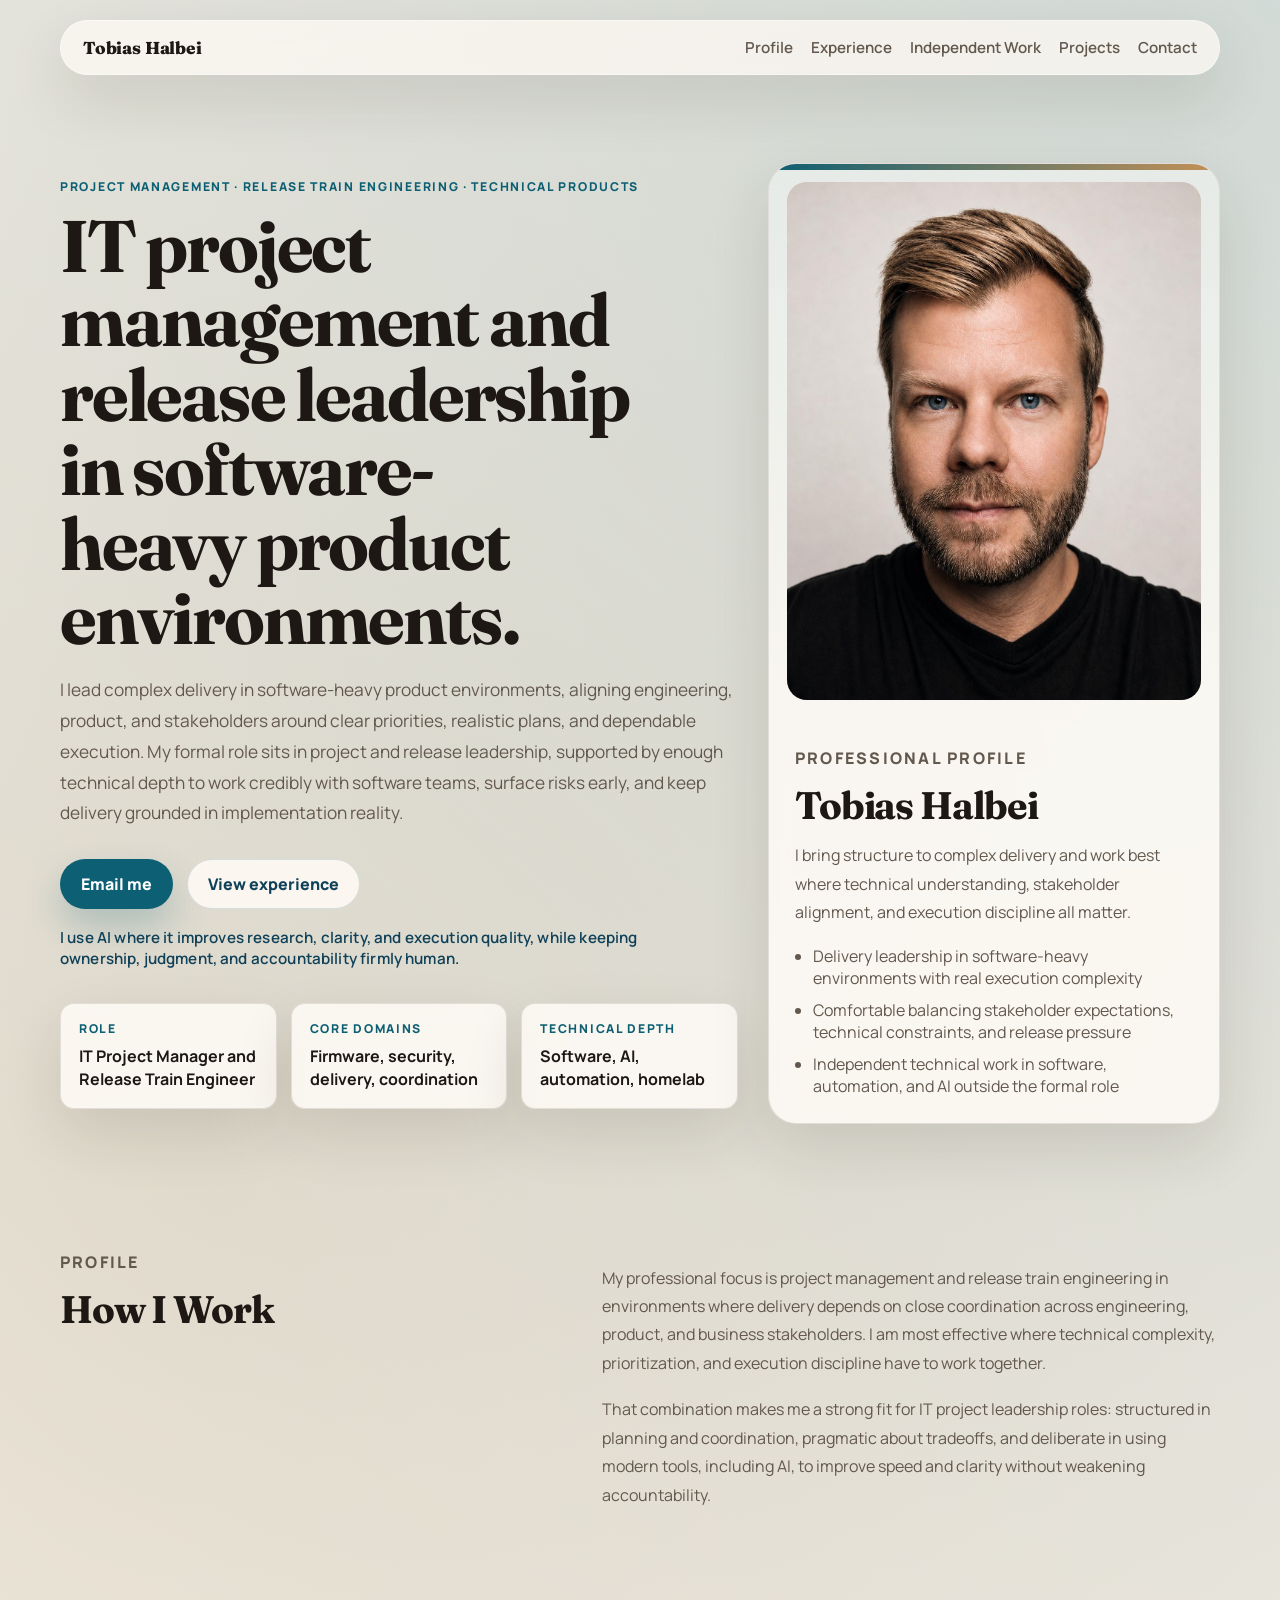
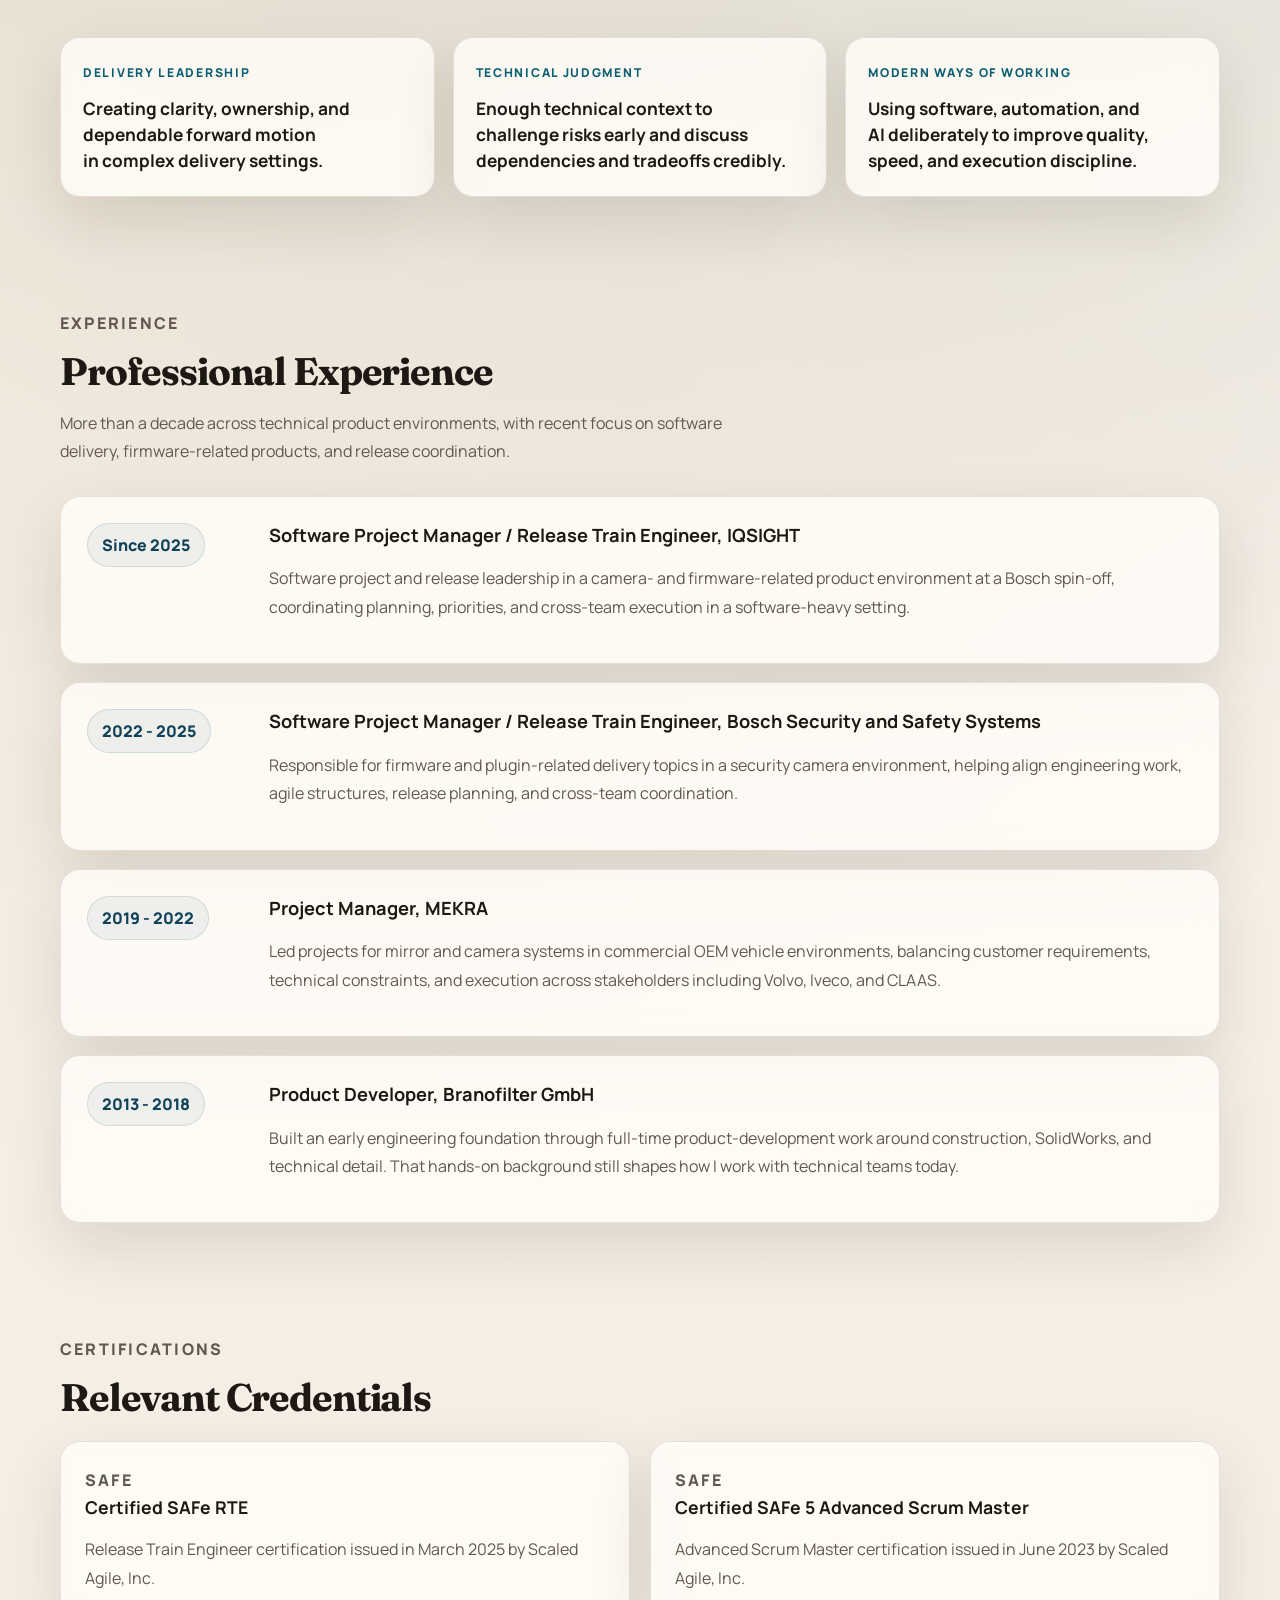
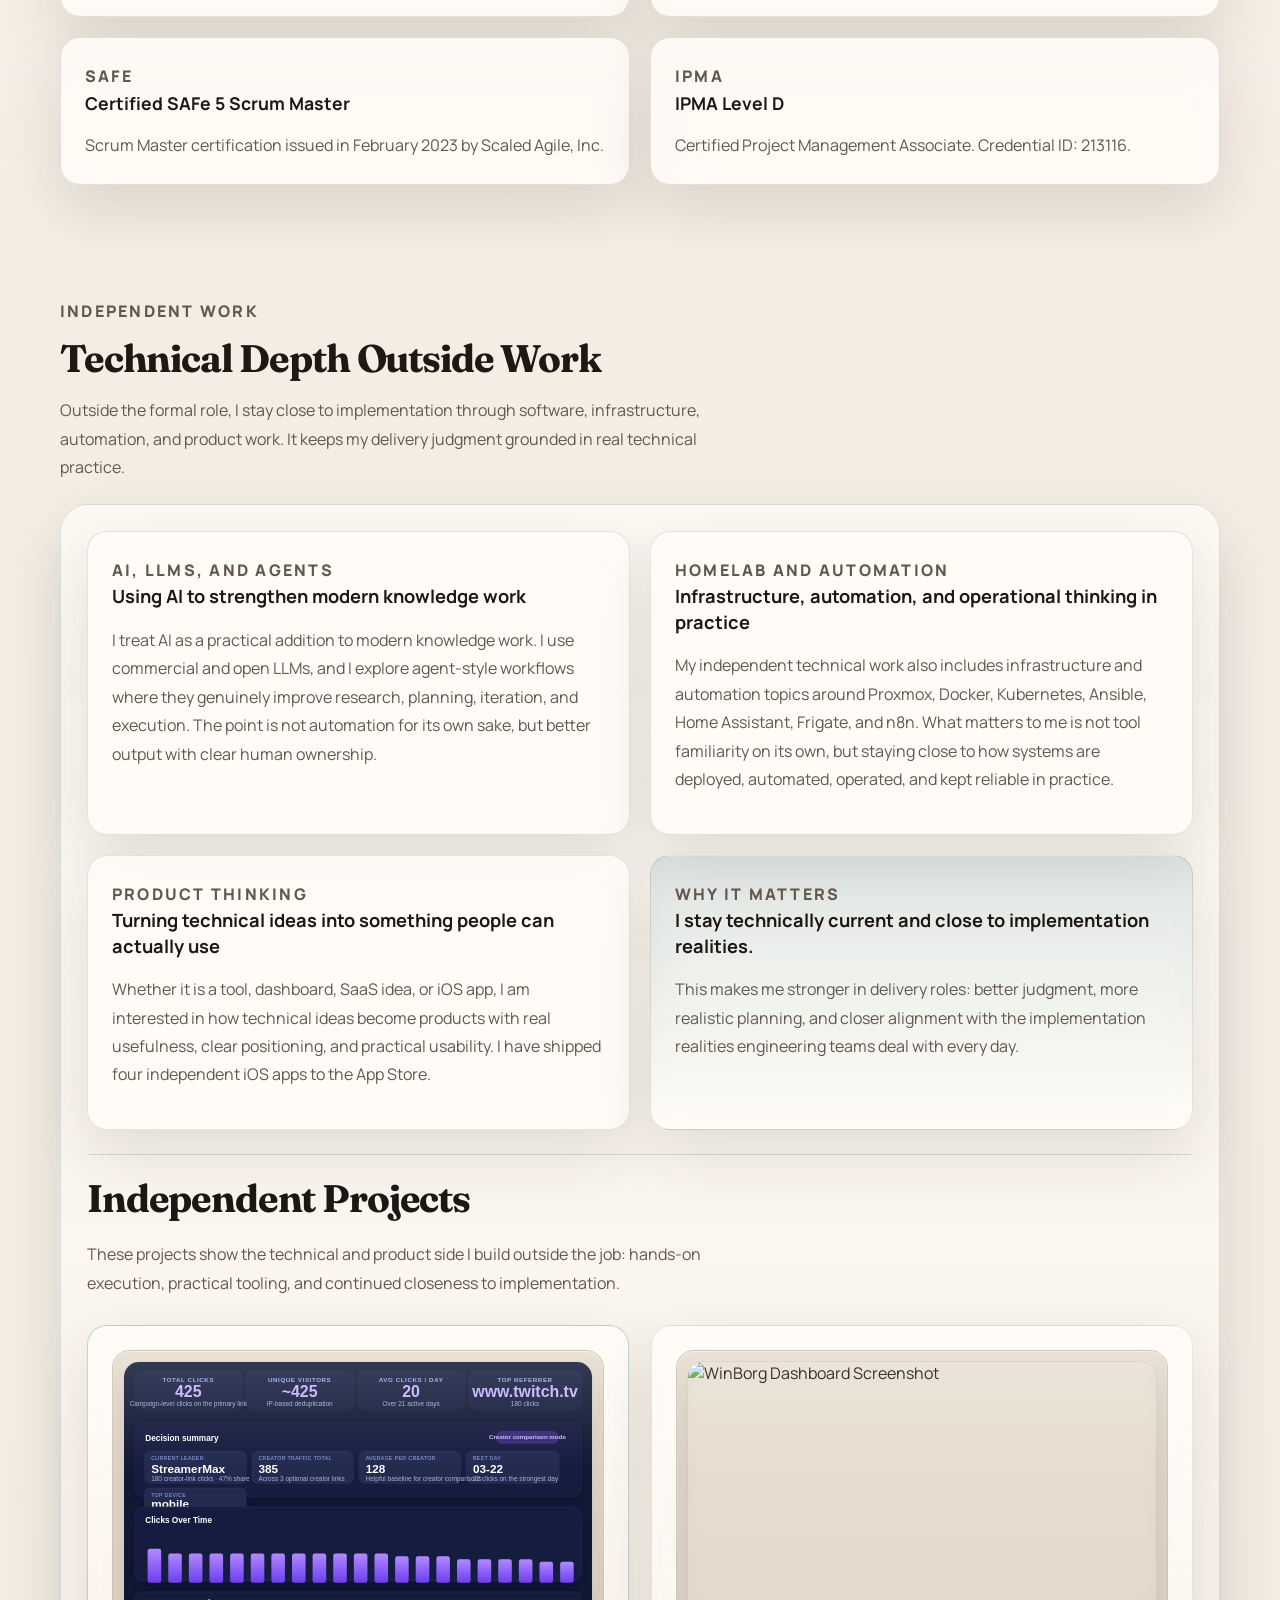
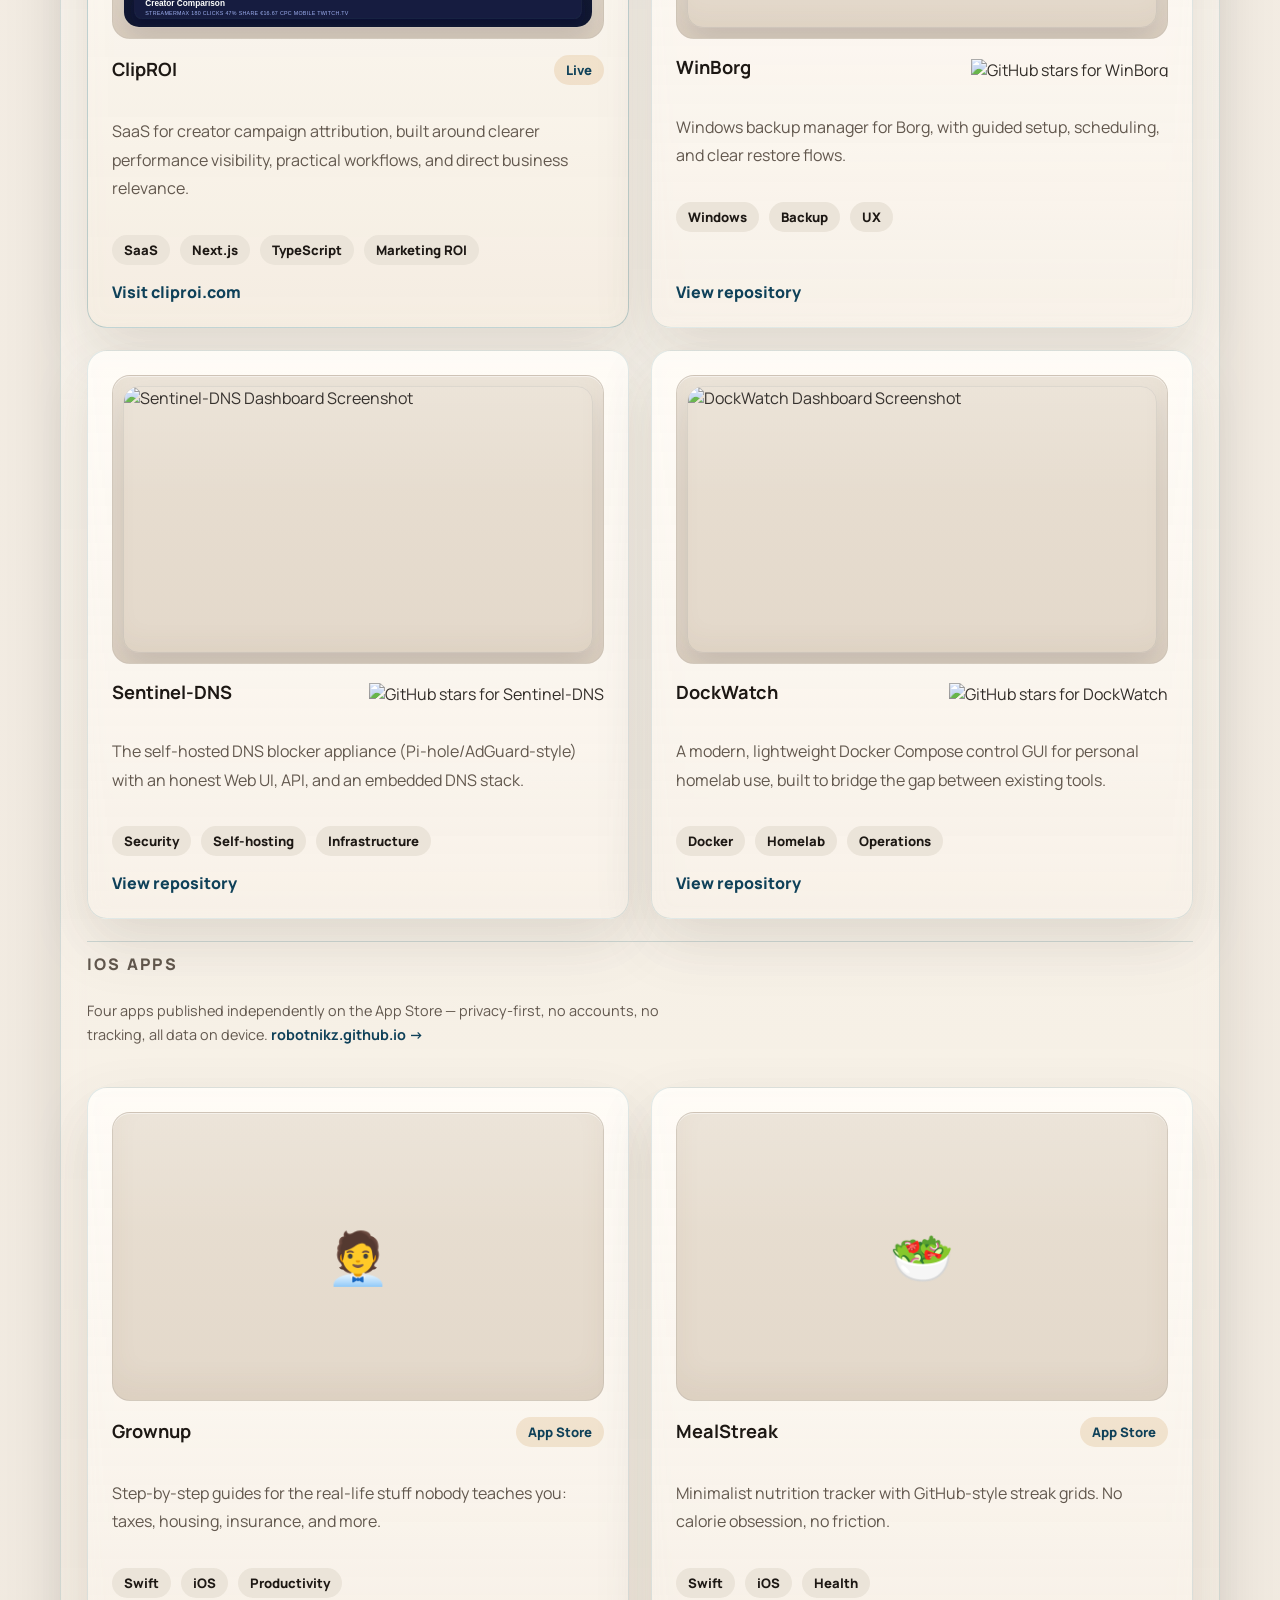
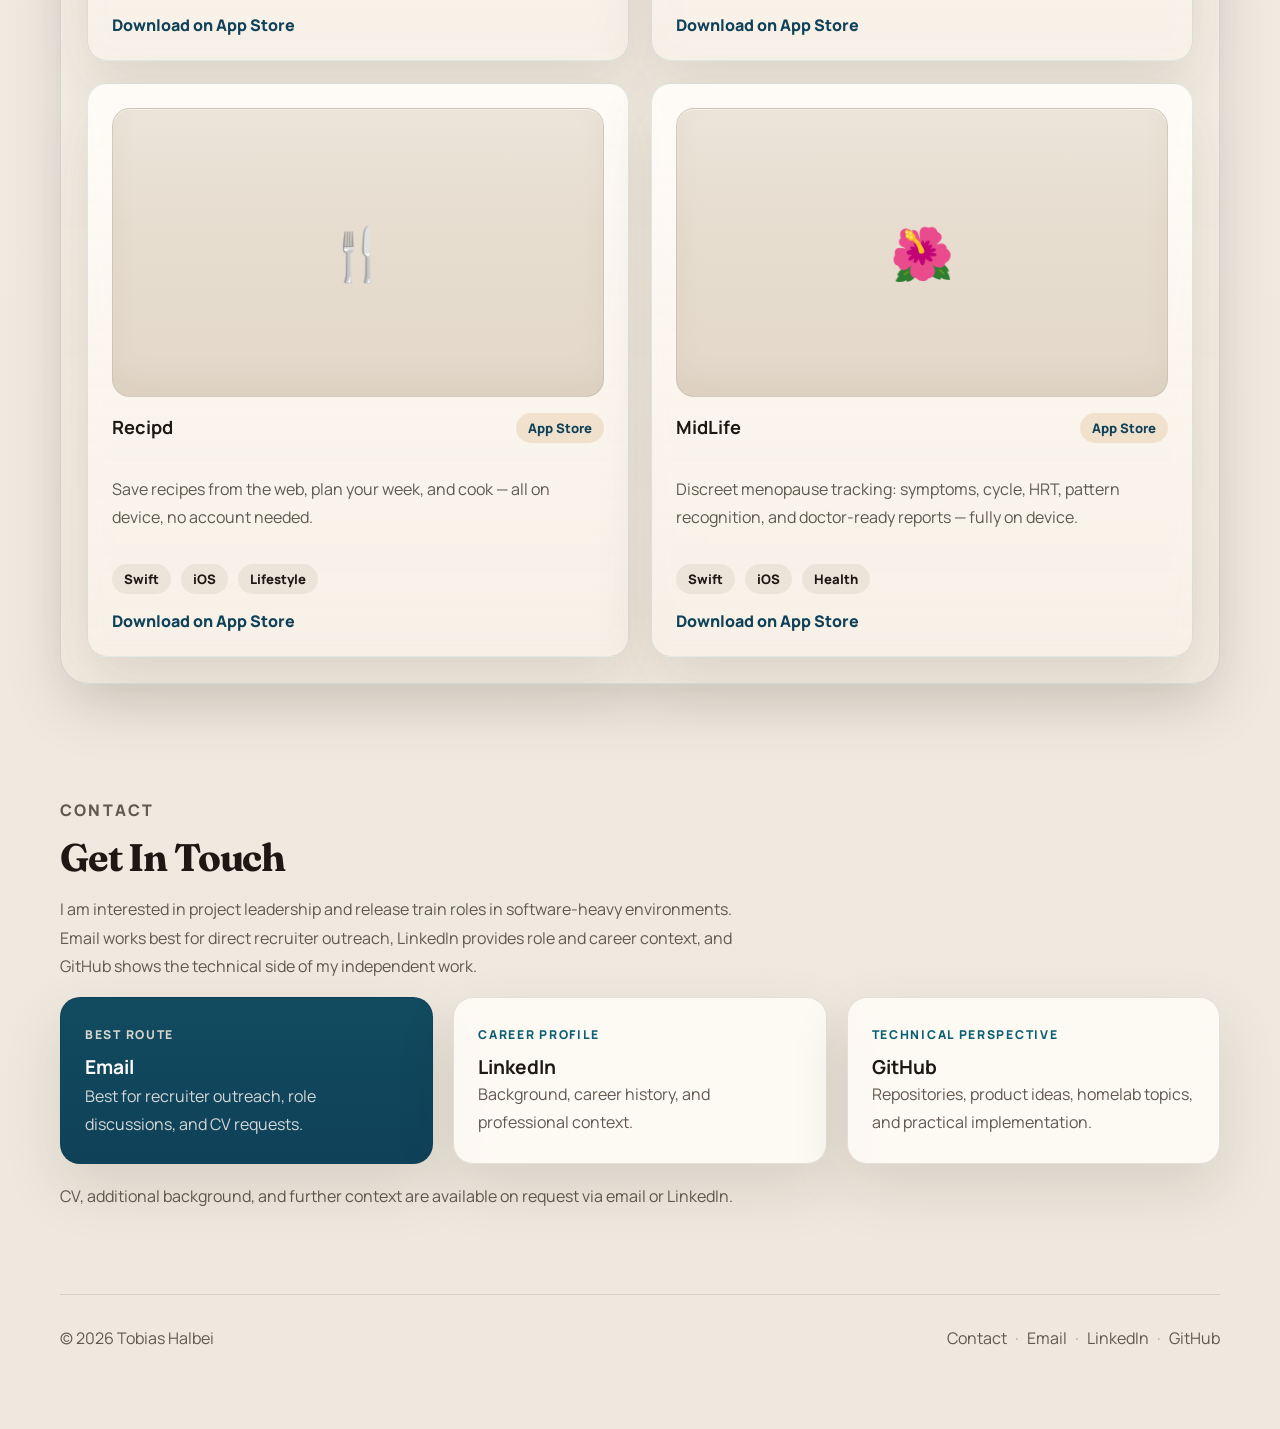
==== commit dcea98b5: "Update profile portrait to portrait.jpeg" ====
--- a/index.html
+++ b/index.html
@@ -116,7 +116,7 @@
             <div class="profile-portrait-wrap">
               <img
                 class="profile-portrait"
-                src="./images/portrait2.png"
+                src="./images/portrait.jpeg"
                 alt="Portrait of Tobias Halbei"
               />
             </div>
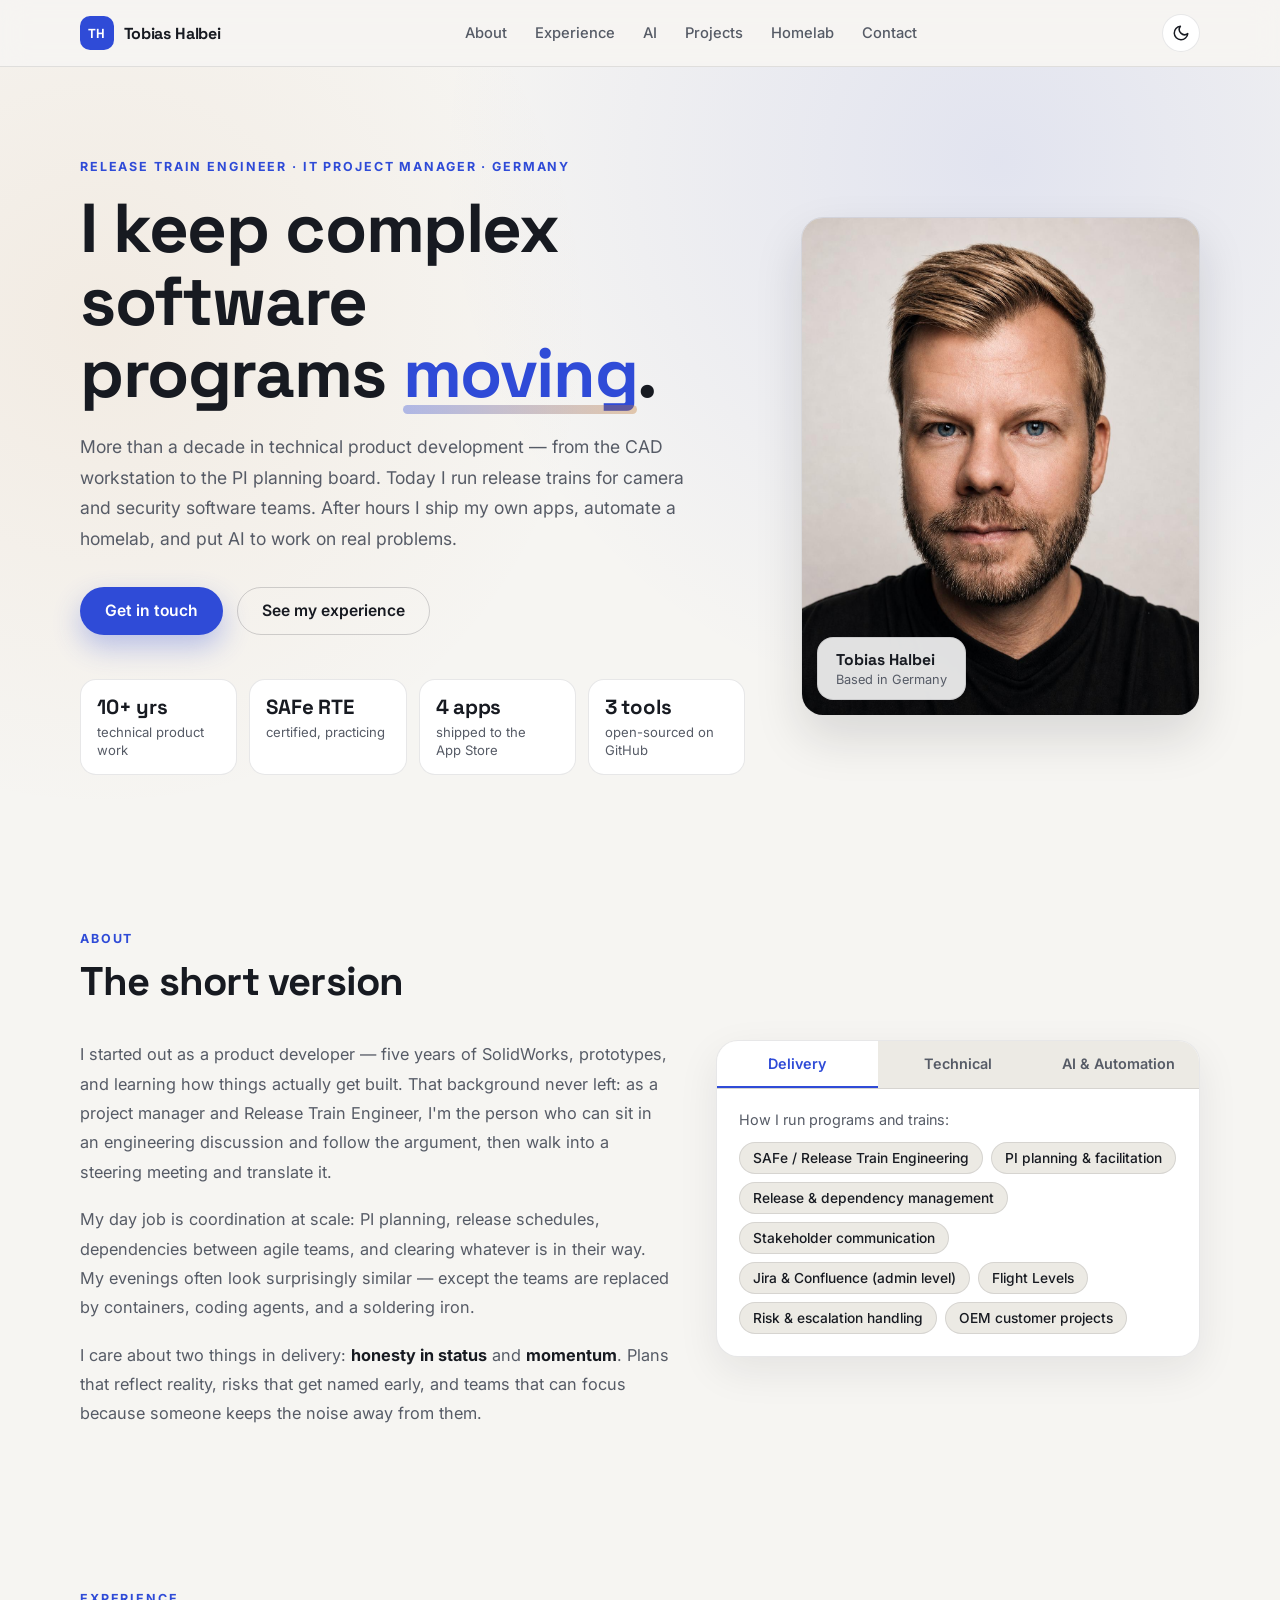
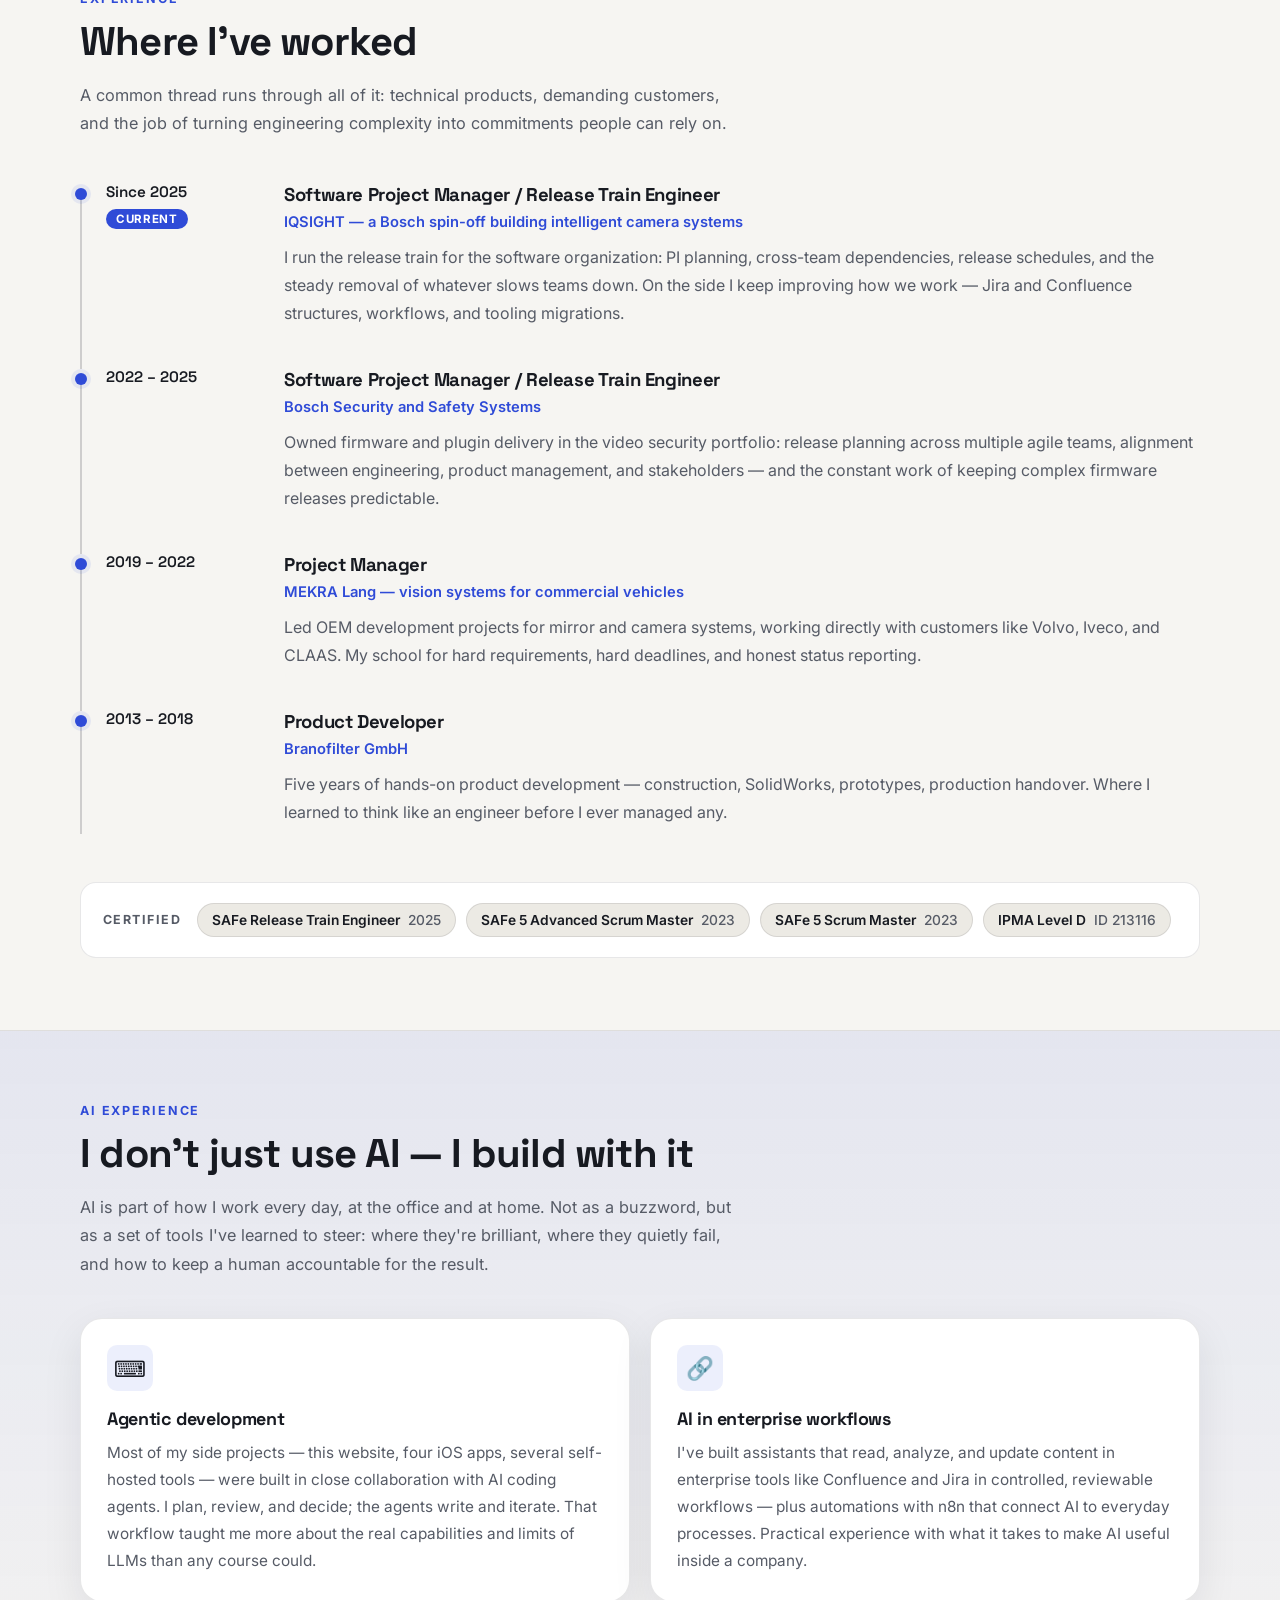
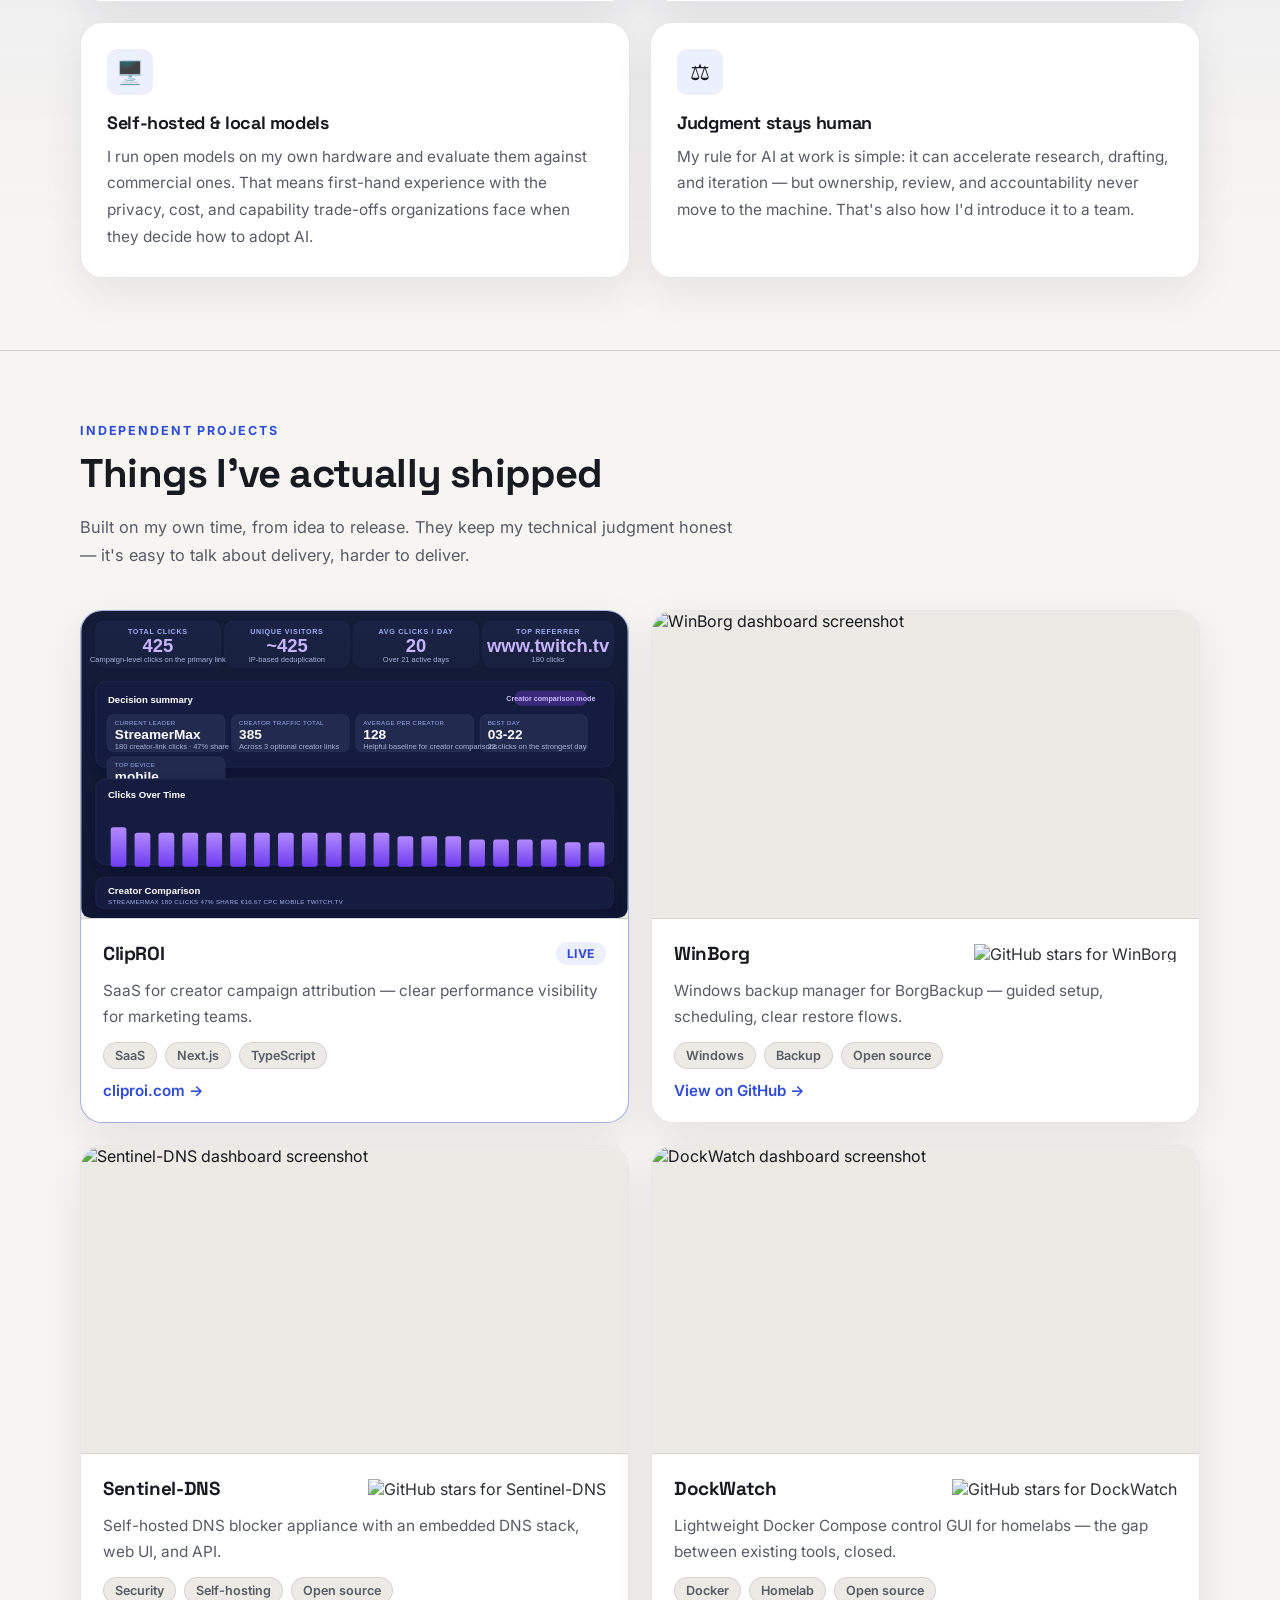
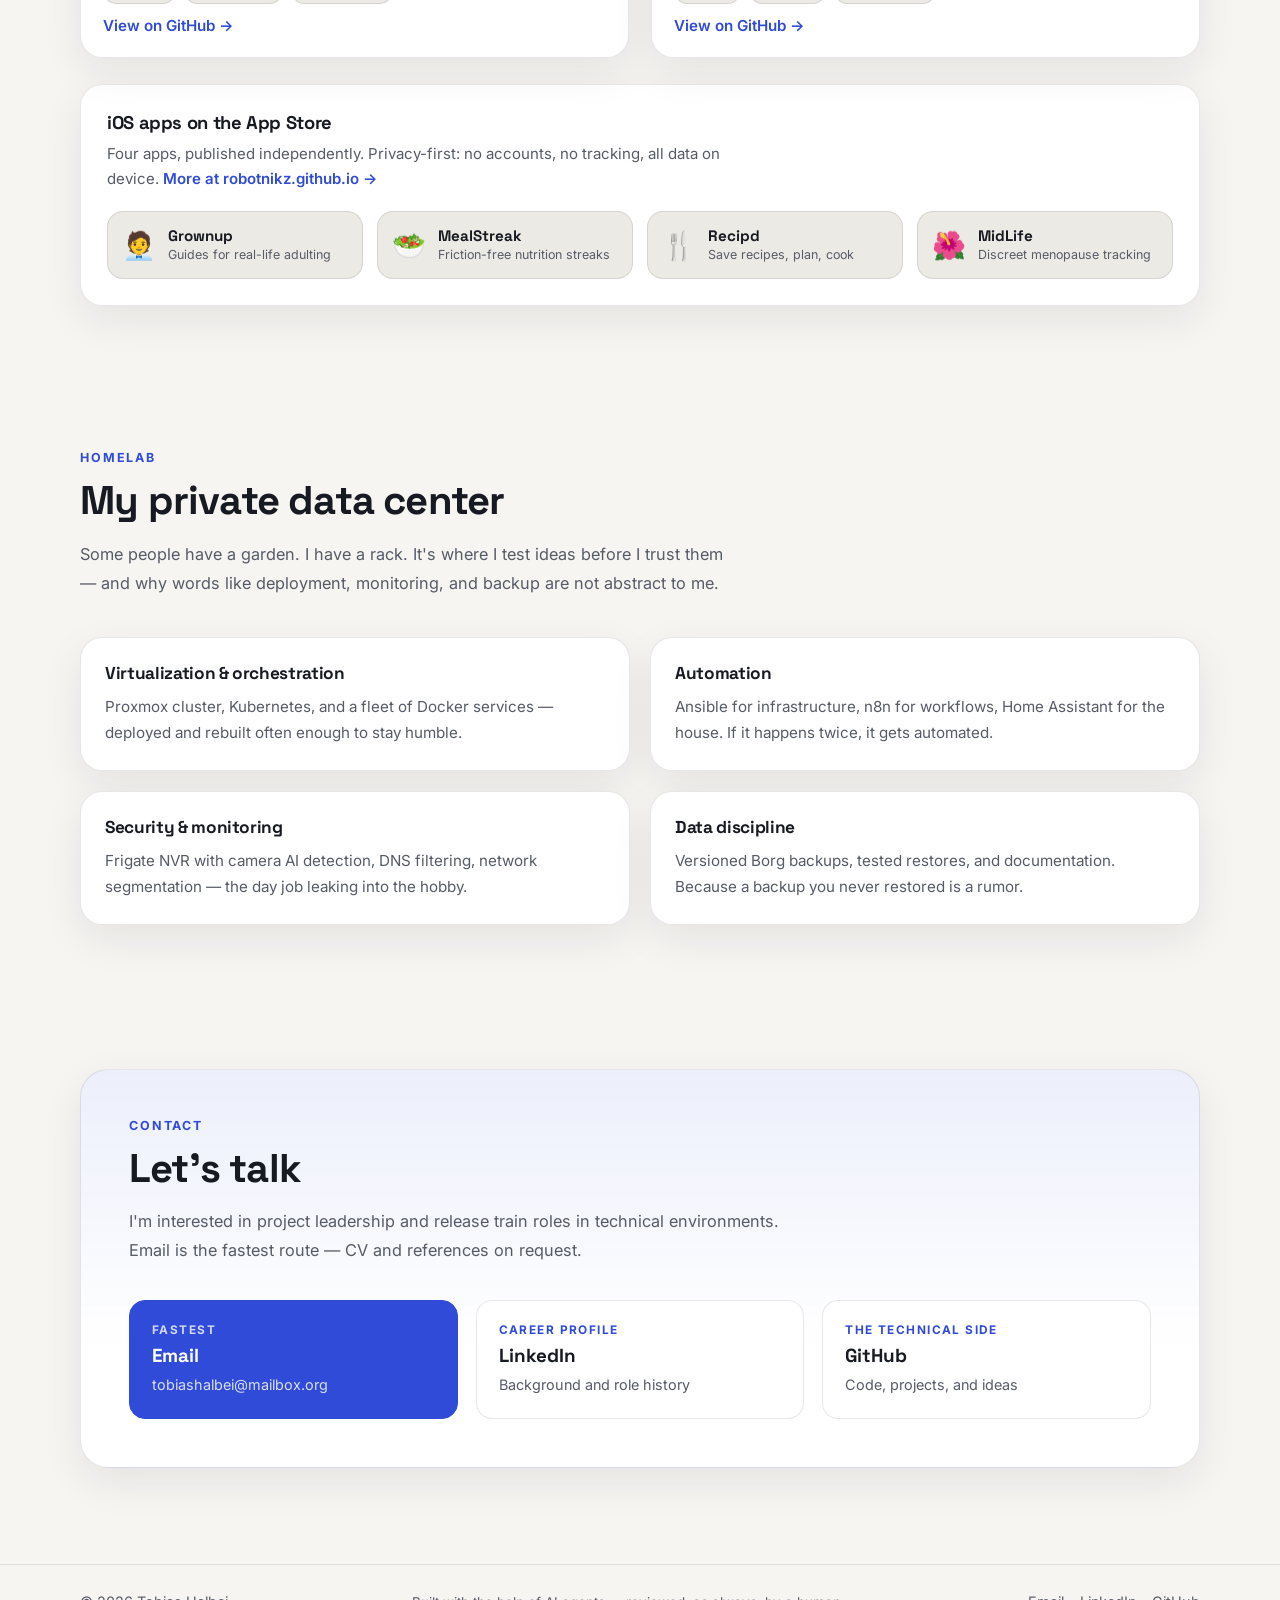
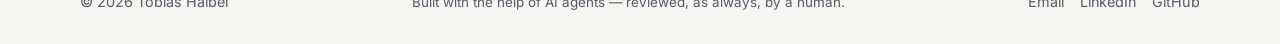
==== commit 7f0f4397: "Redesign site: new design system, restructured content, AI section - New visual identity: Space Grot" ====
--- a/index.html
+++ b/index.html
@@ -3,520 +3,506 @@
   <head>
     <meta charset="UTF-8" />
     <meta name="viewport" content="width=device-width, initial-scale=1.0" />
-    <title>Tobias Halbei | IT Project Manager & Release Train Engineer</title>
+    <title>Tobias Halbei — Release Train Engineer & IT Project Manager</title>
     <meta
       name="description"
-      content="Personal website of Tobias Halbei. IT Project Manager and Release Train Engineer with experience across camera firmware, security software, agile delivery, and software-heavy product environments."
+      content="Tobias Halbei — Release Train Engineer and IT Project Manager. A decade in technical product development, from CAD workstation to PI planning. Agile delivery, camera firmware, security software, and hands-on AI experience."
     />
-    <meta property="og:title" content="Tobias Halbei | IT Project Manager & Release Train Engineer" />
+    <meta property="og:title" content="Tobias Halbei — Release Train Engineer & IT Project Manager" />
     <meta
       property="og:description"
-      content="Professional profile focused on IT project management, release train engineering, technical delivery, and close collaboration with software teams in complex product environments."
+      content="I keep complex software programs moving: release train engineering, agile delivery, and hands-on experience with AI, automation, and self-hosted infrastructure."
     />
     <meta property="og:type" content="website" />
     <meta property="og:url" content="https://www.halbei.com/" />
     <meta property="og:image" content="https://www.halbei.com/previews/portfolio-preview-1.jpg" />
     <meta name="twitter:card" content="summary_large_image" />
-    <meta name="twitter:title" content="Tobias Halbei | IT Project Manager & Release Train Engineer" />
+    <meta name="twitter:title" content="Tobias Halbei — Release Train Engineer & IT Project Manager" />
     <meta
       name="twitter:description"
-      content="Professional profile for IT project leadership roles, with experience in technical delivery, close collaboration with software teams, and practical AI usage."
+      content="Release train engineering, agile delivery, and hands-on AI experience — plus the projects I build on my own time."
     />
     <meta name="twitter:image" content="https://www.halbei.com/previews/portfolio-preview-1.jpg" />
     <meta name="robots" content="index, follow" />
-    <meta
-      name="keywords"
-      content="Tobias Halbei, IT Project Manager, Release Train Engineer, SAFe, IPMA, camera firmware, security software, agile delivery, software teams, technical project leadership, LLMs, AI workflows, homelab"
-    />
     <link rel="icon" type="image/svg+xml" href="./favicon.svg" />
     <link rel="canonical" href="https://www.halbei.com/" />
     <link rel="preconnect" href="https://fonts.googleapis.com" />
     <link rel="preconnect" href="https://fonts.gstatic.com" crossorigin />
     <link
-      href="https://fonts.googleapis.com/css2?family=Fraunces:opsz,wght@9..144,600;9..144,700&family=Manrope:wght@400;500;600;700;800&display=swap"
+      href="https://fonts.googleapis.com/css2?family=Space+Grotesk:wght@500;600;700&family=Inter:wght@400;500;600;700&display=swap"
       rel="stylesheet"
     />
-    <link rel="stylesheet" href="./site.css?v=20260428a" />
+    <link rel="stylesheet" href="./site.css?v=20260727a" />
+    <script>
+      (() => {
+        const stored = localStorage.getItem('theme');
+        const preferred = stored || (matchMedia('(prefers-color-scheme: dark)').matches ? 'dark' : 'light');
+        document.documentElement.dataset.theme = preferred;
+      })();
+    </script>
     <script type="application/ld+json">
       {
         "@context": "https://schema.org",
         "@type": "Person",
         "name": "Tobias Halbei",
-        "jobTitle": "IT Project Manager / Release Train Engineer",
+        "jobTitle": "Release Train Engineer / IT Project Manager",
         "url": "https://www.halbei.com/",
         "sameAs": [
           "https://www.linkedin.com/in/tobias-halbei-486a38171",
           "https://github.com/robotnikz"
         ],
         "knowsAbout": [
-          "Project Leadership",
           "Release Train Engineering",
+          "SAFe",
+          "Agile Delivery",
+          "IT Project Management",
           "Camera Firmware",
           "Security Software",
-          "Agile Delivery",
-          "Web Projects",
-          "LLMs",
-          "AI Workflows",
-          "Agentic Workflows",
-          "Homelab Infrastructure"
+          "AI-assisted Development",
+          "LLMs and Agentic Workflows",
+          "Self-hosted Infrastructure",
+          "iOS App Development"
         ]
       }
     </script>
   </head>
   <body>
-    <a class="skip-link" href="#profile">Skip to content</a>
-    <div class="page-shell">
-      <header class="topbar">
-        <a class="brand" href="#hero">Tobias Halbei</a>
-        <button class="hamburger" aria-label="Toggle navigation" aria-expanded="false">
-          <span></span><span></span><span></span>
-        </button>
+    <a class="skip-link" href="#about">Skip to content</a>
+    <div class="progress-bar" aria-hidden="true"><span></span></div>
+
+    <header class="topbar">
+      <div class="topbar-inner">
+        <a class="brand" href="#top"><span class="brand-mark">TH</span> Tobias Halbei</a>
         <nav class="nav-links" aria-label="Main navigation">
-          <a href="#profile">Profile</a>
+          <a href="#about">About</a>
           <a href="#experience">Experience</a>
-          <a href="#independent">Independent Work</a>
+          <a href="#ai">AI</a>
           <a href="#projects">Projects</a>
+          <a href="#homelab">Homelab</a>
           <a href="#contact">Contact</a>
         </nav>
-      </header>
-
-      <main>
-        <section id="hero" class="hero reveal">
-          <div class="hero-copy">
-            <p class="eyebrow">Project Management · Release Train Engineering · Technical Products</p>
-            <h1>IT project management and release leadership in software-heavy product environments.</h1>
+        <div class="topbar-actions">
+          <button class="theme-toggle" type="button" aria-label="Switch color theme">
+            <svg class="icon-sun" viewBox="0 0 24 24" width="18" height="18" fill="none" stroke="currentColor" stroke-width="2" stroke-linecap="round"><circle cx="12" cy="12" r="4"/><path d="M12 2v2m0 16v2M4.9 4.9l1.4 1.4m11.4 11.4 1.4 1.4M2 12h2m16 0h2M4.9 19.1l1.4-1.4m11.4-11.4 1.4-1.4"/></svg>
+            <svg class="icon-moon" viewBox="0 0 24 24" width="18" height="18" fill="none" stroke="currentColor" stroke-width="2" stroke-linecap="round" stroke-linejoin="round"><path d="M21 12.8A9 9 0 1 1 11.2 3a7 7 0 0 0 9.8 9.8z"/></svg>
+          </button>
+          <button class="hamburger" aria-label="Toggle navigation" aria-expanded="false">
+            <span></span><span></span><span></span>
+          </button>
+        </div>
+      </div>
+    </header>
+
+    <main id="top">
+      <!-- ============ HERO ============ -->
+      <section class="hero">
+        <div class="hero-inner">
+          <div class="hero-copy reveal">
+            <p class="eyebrow">Release Train Engineer · IT Project Manager · Germany</p>
+            <h1>I keep complex software programs <em>moving</em>.</h1>
             <p class="hero-subline">
-              I lead complex delivery in software-heavy product environments, aligning engineering, product, and
-              stakeholders around clear priorities, realistic plans, and dependable execution. My formal role sits in
-              project and release leadership, supported by enough technical depth to work credibly with software teams,
-              surface risks early, and keep delivery grounded in implementation reality.
+              More than a decade in technical product development — from the CAD workstation to the PI planning
+              board. Today I run release trains for camera and security software teams. After hours I ship my own
+              apps, automate a homelab, and put AI to work on real problems.
             </p>
             <div class="hero-actions">
-              <a class="button primary" href="mailto:tobiashalbei@mailbox.org">Email me</a>
-              <a class="button secondary" href="#experience">View experience</a>
-            </div>
-            <p class="hero-note">I use AI where it improves research, clarity, and execution quality, while keeping ownership, judgment, and accountability firmly human.</p>
-            <dl class="hero-facts" aria-label="Profile summary">
-              <div>
-                <dt>Role</dt>
-                <dd>IT Project Manager and Release Train Engineer</dd>
-              </div>
-              <div>
-                <dt>Core domains</dt>
-                <dd>Firmware, security, delivery, coordination</dd>
-              </div>
-              <div>
-                <dt>Technical depth</dt>
-                <dd>Software, AI, automation, homelab</dd>
-              </div>
-            </dl>
-          </div>
-
-          <aside class="profile-card" aria-label="Profile card">
-            <div class="profile-portrait-wrap">
-              <img
-                class="profile-portrait"
-                src="./images/portrait.jpeg"
-                alt="Portrait of Tobias Halbei"
-              />
-            </div>
-            <div class="profile-card-body">
-              <p class="profile-kicker">Professional profile</p>
-              <h2>Tobias Halbei</h2>
+              <a class="button primary" href="mailto:tobiashalbei@mailbox.org">
+                Get in touch
+              </a>
+              <a class="button ghost" href="#experience">See my experience</a>
+            </div>
+            <ul class="hero-stats" aria-label="Quick facts">
+              <li><strong>10+ yrs</strong><span>technical product work</span></li>
+              <li><strong>SAFe RTE</strong><span>certified, practicing</span></li>
+              <li><strong>4 apps</strong><span>shipped to the App&nbsp;Store</span></li>
+              <li><strong>3 tools</strong><span>open-sourced on GitHub</span></li>
+            </ul>
+          </div>
+          <figure class="hero-portrait reveal">
+            <img src="./images/portrait.jpeg" alt="Portrait of Tobias Halbei" width="480" height="600" />
+            <figcaption>
+              <strong>Tobias Halbei</strong>
+              <span>Based in Germany</span>
+            </figcaption>
+          </figure>
+        </div>
+      </section>
+
+      <!-- ============ ABOUT ============ -->
+      <section id="about" class="section reveal">
+        <div class="section-head">
+          <p class="section-kicker">About</p>
+          <h2>The short version</h2>
+        </div>
+        <div class="about-grid">
+          <div class="about-copy">
+            <p>
+              I started out as a product developer — five years of SolidWorks, prototypes, and learning how things
+              actually get built. That background never left: as a project manager and Release Train Engineer, I'm
+              the person who can sit in an engineering discussion and follow the argument, then walk into a
+              steering meeting and translate it.
+            </p>
+            <p>
+              My day job is coordination at scale: PI planning, release schedules, dependencies between agile
+              teams, and clearing whatever is in their way. My evenings often look surprisingly similar — except
+              the teams are replaced by containers, coding agents, and a soldering iron.
+            </p>
+            <p>
+              I care about two things in delivery: <strong>honesty in status</strong> and
+              <strong>momentum</strong>. Plans that reflect reality, risks that get named early, and teams that
+              can focus because someone keeps the noise away from them.
+            </p>
+          </div>
+          <div class="skill-panel">
+            <div class="skill-tabs" role="tablist" aria-label="Skill areas">
+              <button role="tab" id="tab-delivery" aria-controls="panel-delivery" aria-selected="true">Delivery</button>
+              <button role="tab" id="tab-technical" aria-controls="panel-technical" aria-selected="false">Technical</button>
+              <button role="tab" id="tab-ai" aria-controls="panel-ai" aria-selected="false">AI &amp; Automation</button>
+            </div>
+            <div role="tabpanel" id="panel-delivery" aria-labelledby="tab-delivery">
+              <p>How I run programs and trains:</p>
+              <ul class="chip-list">
+                <li>SAFe / Release Train Engineering</li>
+                <li>PI planning &amp; facilitation</li>
+                <li>Release &amp; dependency management</li>
+                <li>Stakeholder communication</li>
+                <li>Jira &amp; Confluence (admin level)</li>
+                <li>Flight Levels</li>
+                <li>Risk &amp; escalation handling</li>
+                <li>OEM customer projects</li>
+              </ul>
+            </div>
+            <div role="tabpanel" id="panel-technical" aria-labelledby="tab-technical" hidden>
+              <p>Enough depth to be credible with engineers:</p>
+              <ul class="chip-list">
+                <li>Camera firmware environments</li>
+                <li>Git &amp; CI pipelines</li>
+                <li>Docker &amp; Kubernetes</li>
+                <li>Proxmox virtualization</li>
+                <li>Linux administration</li>
+                <li>Swift / iOS</li>
+                <li>Web (TypeScript, Next.js)</li>
+                <li>Ansible</li>
+              </ul>
+            </div>
+            <div role="tabpanel" id="panel-ai" aria-labelledby="tab-ai" hidden>
+              <p>Used daily, not just talked about:</p>
+              <ul class="chip-list">
+                <li>Agentic coding (Claude Code &amp; co.)</li>
+                <li>LLM evaluation &amp; prompting</li>
+                <li>Self-hosted / local models</li>
+                <li>AI agents for Jira &amp; Confluence</li>
+                <li>n8n workflow automation</li>
+                <li>AI-assisted product development</li>
+              </ul>
+            </div>
+          </div>
+        </div>
+      </section>
+
+      <!-- ============ EXPERIENCE ============ -->
+      <section id="experience" class="section reveal">
+        <div class="section-head">
+          <p class="section-kicker">Experience</p>
+          <h2>Where I've worked</h2>
+          <p class="section-intro">
+            A common thread runs through all of it: technical products, demanding customers, and the job of
+            turning engineering complexity into commitments people can rely on.
+          </p>
+        </div>
+        <div class="timeline">
+          <article class="timeline-item">
+            <div class="timeline-meta">
+              <span class="timeline-date">Since 2025</span>
+              <span class="timeline-badge current">Current</span>
+            </div>
+            <div class="timeline-body">
+              <h3>Software Project Manager / Release Train Engineer</h3>
+              <p class="timeline-org">IQSIGHT — a Bosch spin-off building intelligent camera systems</p>
               <p>
-                I bring structure to complex delivery and work best where technical understanding,
-                stakeholder alignment, and execution discipline all matter.
+                I run the release train for the software organization: PI planning, cross-team dependencies,
+                release schedules, and the steady removal of whatever slows teams down. On the side I keep
+                improving how we work — Jira and Confluence structures, workflows, and tooling migrations.
               </p>
-              <ul class="profile-points">
-                <li>Delivery leadership in software-heavy environments with real execution complexity</li>
-                <li>Comfortable balancing stakeholder expectations, technical constraints, and release pressure</li>
-                <li>Independent technical work in software, automation, and AI outside the formal role</li>
-              </ul>
-            </div>
-          </aside>
-        </section>
-
-        <section id="profile" class="section intro-grid reveal">
-          <div>
-            <p class="section-kicker">Profile</p>
-            <h2>How I Work</h2>
-          </div>
-          <div class="stacked-copy">
-            <p>
-              My professional focus is project management and release train engineering in environments where
-              delivery depends on close coordination across engineering, product, and business stakeholders. I am most
-              effective where technical complexity, prioritization, and execution discipline have to work together.
-            </p>
-            <p>
-              That combination makes me a strong fit for IT project leadership roles: structured in planning and
-              coordination, pragmatic about tradeoffs, and deliberate in using modern tools, including AI, to improve
-              speed and clarity without weakening accountability.
-            </p>
-          </div>
-        </section>
-
-        <section class="section value-strip reveal" aria-label="Core strengths">
-          <article>
-            <span>Delivery leadership</span>
-            <strong>Creating clarity, ownership, and dependable forward motion in complex delivery settings.</strong>
-          </article>
-          <article>
-            <span>Technical judgment</span>
-            <strong>Enough technical context to challenge risks early and discuss dependencies and tradeoffs credibly.</strong>
-          </article>
-          <article>
-            <span>Modern ways of working</span>
-            <strong>Using software, automation, and AI deliberately to improve quality, speed, and execution discipline.</strong>
-          </article>
-        </section>
-
-        <section id="experience" class="section reveal">
-          <p class="section-kicker">Experience</p>
-          <h2>Professional Experience</h2>
+            </div>
+          </article>
+          <article class="timeline-item">
+            <div class="timeline-meta"><span class="timeline-date">2022 – 2025</span></div>
+            <div class="timeline-body">
+              <h3>Software Project Manager / Release Train Engineer</h3>
+              <p class="timeline-org">Bosch Security and Safety Systems</p>
+              <p>
+                Owned firmware and plugin delivery in the video security portfolio: release planning across
+                multiple agile teams, alignment between engineering, product management, and stakeholders — and
+                the constant work of keeping complex firmware releases predictable.
+              </p>
+            </div>
+          </article>
+          <article class="timeline-item">
+            <div class="timeline-meta"><span class="timeline-date">2019 – 2022</span></div>
+            <div class="timeline-body">
+              <h3>Project Manager</h3>
+              <p class="timeline-org">MEKRA Lang — vision systems for commercial vehicles</p>
+              <p>
+                Led OEM development projects for mirror and camera systems, working directly with customers like
+                Volvo, Iveco, and CLAAS. My school for hard requirements, hard deadlines, and honest status
+                reporting.
+              </p>
+            </div>
+          </article>
+          <article class="timeline-item">
+            <div class="timeline-meta"><span class="timeline-date">2013 – 2018</span></div>
+            <div class="timeline-body">
+              <h3>Product Developer</h3>
+              <p class="timeline-org">Branofilter GmbH</p>
+              <p>
+                Five years of hands-on product development — construction, SolidWorks, prototypes, production
+                handover. Where I learned to think like an engineer before I ever managed any.
+              </p>
+            </div>
+          </article>
+        </div>
+        <div class="cert-strip" aria-label="Certifications">
+          <span class="cert-strip-label">Certified</span>
+          <span class="cert-chip">SAFe Release Train Engineer <em>2025</em></span>
+          <span class="cert-chip">SAFe 5 Advanced Scrum Master <em>2023</em></span>
+          <span class="cert-chip">SAFe 5 Scrum Master <em>2023</em></span>
+          <span class="cert-chip">IPMA Level D <em>ID 213116</em></span>
+        </div>
+      </section>
+
+      <!-- ============ AI ============ -->
+      <section id="ai" class="section section-accent reveal">
+        <div class="section-head">
+          <p class="section-kicker">AI experience</p>
+          <h2>I don't just use AI — I build with it</h2>
           <p class="section-intro">
-            More than a decade across technical product environments, with recent focus on software delivery,
-            firmware-related products, and release coordination.
+            AI is part of how I work every day, at the office and at home. Not as a buzzword, but as a set of
+            tools I've learned to steer: where they're brilliant, where they quietly fail, and how to keep a
+            human accountable for the result.
           </p>
-          <div class="timeline">
-            <article class="timeline-item">
-              <div class="timeline-meta">Since 2025</div>
-              <div>
-                <h3>Software Project Manager / Release Train Engineer, IQSIGHT</h3>
-                <p>
-                  Software project and release leadership in a camera- and firmware-related product environment
-                  at a Bosch spin-off, coordinating planning, priorities, and cross-team execution in a
-                  software-heavy setting.
-                </p>
-              </div>
-            </article>
-            <article class="timeline-item">
-              <div class="timeline-meta">2022 - 2025</div>
-              <div>
-                <h3>Software Project Manager / Release Train Engineer, Bosch Security and Safety Systems</h3>
-                <p>
-                  Responsible for firmware and plugin-related delivery topics in a security camera environment,
-                  helping align engineering work, agile structures, release planning, and cross-team coordination.
-                </p>
-              </div>
-            </article>
-            <article class="timeline-item">
-              <div class="timeline-meta">2019 - 2022</div>
-              <div>
-                <h3>Project Manager, MEKRA</h3>
-                <p>
-                  Led projects for mirror and camera systems in commercial OEM vehicle environments,
-                  balancing customer requirements, technical constraints, and execution across stakeholders
-                  including Volvo, Iveco, and CLAAS.
-                </p>
-              </div>
-            </article>
-            <article class="timeline-item">
-              <div class="timeline-meta">2013 - 2018</div>
-              <div>
-                <h3>Product Developer, Branofilter GmbH</h3>
-                <p>
-                  Built an early engineering foundation through full-time product-development work around
-                  construction, SolidWorks, and technical detail. That hands-on background still shapes how
-                  I work with technical teams today.
-                </p>
-              </div>
-            </article>
-          </div>
-        </section>
-
-        <section id="certifications" class="section reveal">
-          <p class="section-kicker">Certifications</p>
-          <h2>Relevant Credentials</h2>
-          <div class="cert-grid">
-            <article class="cert-card">
-              <p class="group-label">SAFe</p>
-              <h3>Certified SAFe RTE</h3>
-              <p>Release Train Engineer certification issued in March 2025 by Scaled Agile, Inc.</p>
-            </article>
-            <article class="cert-card">
-              <p class="group-label">SAFe</p>
-              <h3>Certified SAFe 5 Advanced Scrum Master</h3>
-              <p>Advanced Scrum Master certification issued in June 2023 by Scaled Agile, Inc.</p>
-            </article>
-            <article class="cert-card">
-              <p class="group-label">SAFe</p>
-              <h3>Certified SAFe 5 Scrum Master</h3>
-              <p>Scrum Master certification issued in February 2023 by Scaled Agile, Inc.</p>
-            </article>
-            <article class="cert-card">
-              <p class="group-label">IPMA</p>
-              <h3>IPMA Level D</h3>
-              <p>Certified Project Management Associate. Credential ID: 213116.</p>
-            </article>
-          </div>
-        </section>
-
-        <section id="independent" class="section compact-grid reveal independent-suite">
-          <div>
-            <p class="section-kicker">Independent work</p>
-            <h2>Technical Depth Outside Work</h2>
-            <p class="section-intro">
-              Outside the formal role, I stay close to implementation through software, infrastructure, automation,
-              and product work. It keeps my delivery judgment grounded in real technical practice.
-            </p>
-          </div>
-          <div class="independent-body">
-            <div class="focus-columns">
-            <article class="focus-card">
-                <p class="group-label">AI, LLMs, and agents</p>
-              <h3>Using AI to strengthen modern knowledge work</h3>
-              <p>
-                I treat AI as a practical addition to modern knowledge work. I use commercial and open LLMs,
-                and I explore agent-style workflows where they genuinely improve research, planning, iteration,
-                and execution. The point is not automation for its own sake, but better output with clear human
-                ownership.
-              </p>
-            </article>
-            <article class="focus-card">
-              <p class="group-label">Homelab and automation</p>
-              <h3>Infrastructure, automation, and operational thinking in practice</h3>
-              <p>
-                My independent technical work also includes infrastructure and automation topics around
-                Proxmox, Docker, Kubernetes, Ansible, Home Assistant, Frigate, and n8n. What matters to me
-                is not tool familiarity on its own, but staying close to how systems are deployed, automated,
-                operated, and kept reliable in practice.
-              </p>
-            </article>
-            <article class="focus-card">
-              <p class="group-label">Product thinking</p>
-              <h3>Turning technical ideas into something people can actually use</h3>
-              <p>
-                Whether it is a tool, dashboard, SaaS idea, or iOS app, I am interested in how technical
-                ideas become products with real usefulness, clear positioning, and practical usability.
-                I have shipped four independent iOS apps to the App Store.
-              </p>
-            </article>
-            <article class="focus-card accent-card">
-              <p class="group-label">Why it matters</p>
-              <h3>I stay technically current and close to implementation realities.</h3>
-              <p>
-                This makes me stronger in delivery roles: better judgment, more realistic planning, and closer
-                alignment with the implementation realities engineering teams deal with every day.
-              </p>
-            </article>
-            </div>
-
-            <div id="projects" class="independent-projects">
-              <div class="independent-projects-header">
-                <h2>Independent Projects</h2>
-                <p class="section-intro section-intro-compact">
-                  These projects show the technical and product side I build outside the job: hands-on execution,
-                  practical tooling, and continued closeness to implementation.
-                </p>
-              </div>
-              <div class="project-grid project-grid-independent">
-            <article class="project-card featured">
-              <div class="project-stage project-stage-shot">
-                <img class="project-visual project-shot" src="./images/cliproi-dashboard.svg" alt="ClipROI Dashboard Screenshot" />
-              </div>
+        </div>
+        <div class="ai-grid">
+          <article class="ai-card">
+            <div class="ai-card-icon" aria-hidden="true">⌨️</div>
+            <h3>Agentic development</h3>
+            <p>
+              Most of my side projects — this website, four iOS apps, several self-hosted tools — were built in
+              close collaboration with AI coding agents. I plan, review, and decide; the agents write and iterate.
+              That workflow taught me more about the real capabilities and limits of LLMs than any course could.
+            </p>
+          </article>
+          <article class="ai-card">
+            <div class="ai-card-icon" aria-hidden="true">🔗</div>
+            <h3>AI in enterprise workflows</h3>
+            <p>
+              I've built assistants that read, analyze, and update content in enterprise tools like Confluence
+              and Jira in controlled, reviewable workflows — plus automations with n8n that connect AI to
+              everyday processes. Practical experience with what it takes to make AI useful inside a company.
+            </p>
+          </article>
+          <article class="ai-card">
+            <div class="ai-card-icon" aria-hidden="true">🖥️</div>
+            <h3>Self-hosted &amp; local models</h3>
+            <p>
+              I run open models on my own hardware and evaluate them against commercial ones. That means
+              first-hand experience with the privacy, cost, and capability trade-offs organizations face when
+              they decide how to adopt AI.
+            </p>
+          </article>
+          <article class="ai-card">
+            <div class="ai-card-icon" aria-hidden="true">⚖️</div>
+            <h3>Judgment stays human</h3>
+            <p>
+              My rule for AI at work is simple: it can accelerate research, drafting, and iteration — but
+              ownership, review, and accountability never move to the machine. That's also how I'd introduce it
+              to a team.
+            </p>
+          </article>
+        </div>
+      </section>
+
+      <!-- ============ PROJECTS ============ -->
+      <section id="projects" class="section reveal">
+        <div class="section-head">
+          <p class="section-kicker">Independent projects</p>
+          <h2>Things I've actually shipped</h2>
+          <p class="section-intro">
+            Built on my own time, from idea to release. They keep my technical judgment honest — it's easy to
+            talk about delivery, harder to deliver.
+          </p>
+        </div>
+        <div class="project-grid">
+          <article class="project-card featured">
+            <div class="project-stage">
+              <img class="project-shot" src="./images/cliproi-dashboard.svg" alt="ClipROI dashboard screenshot" loading="lazy" />
+            </div>
+            <div class="project-body">
               <div class="project-meta">
                 <h3>ClipROI</h3>
                 <span class="live-badge">Live</span>
               </div>
-              <p>
-                SaaS for creator campaign attribution, built around clearer performance visibility,
-                practical workflows, and direct business relevance.
-              </p>
-              <div class="project-tags">
-                <span>SaaS</span>
-                <span>Next.js</span>
-                <span>TypeScript</span>
-                <span>Marketing ROI</span>
-              </div>
-              <a class="project-link" href="https://www.cliproi.com" target="_blank" rel="noreferrer">Visit cliproi.com</a>
-            </article>
-            <article class="project-card">
-              <div class="project-stage project-stage-shot">
-                <img class="project-visual project-shot" src="https://raw.githubusercontent.com/robotnikz/WinBorg/main/public/dashboard.png" alt="WinBorg Dashboard Screenshot" />
-              </div>
+              <p>SaaS for creator campaign attribution — clear performance visibility for marketing teams.</p>
+              <div class="project-tags"><span>SaaS</span><span>Next.js</span><span>TypeScript</span></div>
+              <a class="project-link" href="https://www.cliproi.com" target="_blank" rel="noreferrer">cliproi.com →</a>
+            </div>
+          </article>
+          <article class="project-card">
+            <div class="project-stage">
+              <img class="project-shot" src="https://raw.githubusercontent.com/robotnikz/WinBorg/main/public/dashboard.png" alt="WinBorg dashboard screenshot" loading="lazy" />
+            </div>
+            <div class="project-body">
               <div class="project-meta">
                 <h3>WinBorg</h3>
-                <img class="project-badge" src="https://img.shields.io/github/stars/robotnikz/WinBorg?style=flat-square&label=stars" alt="GitHub stars for WinBorg" />
+                <img class="project-badge" src="https://img.shields.io/github/stars/robotnikz/WinBorg?style=flat-square&label=stars" alt="GitHub stars for WinBorg" loading="lazy" />
               </div>
-              <p>
-                Windows backup manager for Borg, with guided setup, scheduling, and clear restore flows.
-              </p>
-              <div class="project-tags">
-                <span>Windows</span>
-                <span>Backup</span>
-                <span>UX</span>
-              </div>
-              <a class="project-link" href="https://github.com/robotnikz/WinBorg" target="_blank" rel="noreferrer">View repository</a>
-            </article>
-            <article class="project-card">
-              <div class="project-stage project-stage-shot">
-                <img class="project-visual project-shot" src="https://raw.githubusercontent.com/robotnikz/sentinel-dns/main/docs/screenshots/dashboard.png" alt="Sentinel-DNS Dashboard Screenshot" />
-              </div>
+              <p>Windows backup manager for BorgBackup — guided setup, scheduling, clear restore flows.</p>
+              <div class="project-tags"><span>Windows</span><span>Backup</span><span>Open source</span></div>
+              <a class="project-link" href="https://github.com/robotnikz/WinBorg" target="_blank" rel="noreferrer">View on GitHub →</a>
+            </div>
+          </article>
+          <article class="project-card">
+            <div class="project-stage">
+              <img class="project-shot" src="https://raw.githubusercontent.com/robotnikz/sentinel-dns/main/docs/screenshots/dashboard.png" alt="Sentinel-DNS dashboard screenshot" loading="lazy" />
+            </div>
+            <div class="project-body">
               <div class="project-meta">
                 <h3>Sentinel-DNS</h3>
-                <img class="project-badge" src="https://img.shields.io/github/stars/robotnikz/sentinel-dns?style=flat-square&label=stars" alt="GitHub stars for Sentinel-DNS" />
+                <img class="project-badge" src="https://img.shields.io/github/stars/robotnikz/sentinel-dns?style=flat-square&label=stars" alt="GitHub stars for Sentinel-DNS" loading="lazy" />
               </div>
-              <p>
-                The self-hosted DNS blocker appliance (Pi-hole/AdGuard-style) with an honest Web UI,
-                API, and an embedded DNS stack.
-              </p>
-              <div class="project-tags">
-                <span>Security</span>
-                <span>Self-hosting</span>
-                <span>Infrastructure</span>
-              </div>
-              <a class="project-link" href="https://github.com/robotnikz/sentinel-dns" target="_blank" rel="noreferrer">View repository</a>
-            </article>
-            <article class="project-card">
-              <div class="project-stage project-stage-shot">
-                <img class="project-visual project-shot" src="https://raw.githubusercontent.com/robotnikz/dockwatch/main/docs/screenshots/dashboard.png" alt="DockWatch Dashboard Screenshot" />
-              </div>
+              <p>Self-hosted DNS blocker appliance with an embedded DNS stack, web UI, and API.</p>
+              <div class="project-tags"><span>Security</span><span>Self-hosting</span><span>Open source</span></div>
+              <a class="project-link" href="https://github.com/robotnikz/sentinel-dns" target="_blank" rel="noreferrer">View on GitHub →</a>
+            </div>
+          </article>
+          <article class="project-card">
+            <div class="project-stage">
+              <img class="project-shot" src="https://raw.githubusercontent.com/robotnikz/dockwatch/main/docs/screenshots/dashboard.png" alt="DockWatch dashboard screenshot" loading="lazy" />
+            </div>
+            <div class="project-body">
               <div class="project-meta">
                 <h3>DockWatch</h3>
-                <img class="project-badge" src="https://img.shields.io/github/stars/robotnikz/dockwatch?style=flat-square&label=stars" alt="GitHub stars for DockWatch" />
+                <img class="project-badge" src="https://img.shields.io/github/stars/robotnikz/dockwatch?style=flat-square&label=stars" alt="GitHub stars for DockWatch" loading="lazy" />
               </div>
-              <p>
-                A modern, lightweight Docker Compose control GUI for personal homelab use, built to bridge
-                the gap between existing tools.
-              </p>
-              <div class="project-tags">
-                <span>Docker</span>
-                <span>Homelab</span>
-                <span>Operations</span>
-              </div>
-              <a class="project-link" href="https://github.com/robotnikz/dockwatch" target="_blank" rel="noreferrer">View repository</a>
-            </article>
-
-            <div class="projects-subsection-header">
-              <p class="group-label">iOS Apps</p>
-              <p>
-                Four apps published independently on the App Store — privacy-first, no accounts, no tracking,
-                all data on device. <a href="https://robotnikz.github.io" target="_blank" rel="noreferrer">robotnikz.github.io →</a>
-              </p>
-            </div>
-
-            <article class="project-card">
-              <div class="project-stage">
-                <span class="app-emoji">🧑‍💼</span>
-              </div>
-              <div class="project-meta">
-                <h3>Grownup</h3>
-                <span class="live-badge">App Store</span>
-              </div>
-              <p>Step-by-step guides for the real-life stuff nobody teaches you: taxes, housing, insurance, and more.</p>
-              <div class="project-tags">
-                <span>Swift</span>
-                <span>iOS</span>
-                <span>Productivity</span>
-              </div>
-              <a class="project-link" href="https://apps.apple.com/de/app/grownup/id6768424573" target="_blank" rel="noreferrer">Download on App Store</a>
-            </article>
-            <article class="project-card">
-              <div class="project-stage">
-                <span class="app-emoji">🥗</span>
-              </div>
-              <div class="project-meta">
-                <h3>MealStreak</h3>
-                <span class="live-badge">App Store</span>
-              </div>
-              <p>Minimalist nutrition tracker with GitHub-style streak grids. No calorie obsession, no friction.</p>
-              <div class="project-tags">
-                <span>Swift</span>
-                <span>iOS</span>
-                <span>Health</span>
-              </div>
-              <a class="project-link" href="https://apps.apple.com/de/app/mealstreak/id6768700380" target="_blank" rel="noreferrer">Download on App Store</a>
-            </article>
-            <article class="project-card">
-              <div class="project-stage">
-                <span class="app-emoji">🍴</span>
-              </div>
-              <div class="project-meta">
-                <h3>Recipd</h3>
-                <span class="live-badge">App Store</span>
-              </div>
-              <p>Save recipes from the web, plan your week, and cook — all on device, no account needed.</p>
-              <div class="project-tags">
-                <span>Swift</span>
-                <span>iOS</span>
-                <span>Lifestyle</span>
-              </div>
-              <a class="project-link" href="https://apps.apple.com/de/app/recipd/id6769465137" target="_blank" rel="noreferrer">Download on App Store</a>
-            </article>
-            <article class="project-card">
-              <div class="project-stage">
-                <span class="app-emoji">🌺</span>
-              </div>
-              <div class="project-meta">
-                <h3>MidLife</h3>
-                <span class="live-badge">App Store</span>
-              </div>
-              <p>Discreet menopause tracking: symptoms, cycle, HRT, pattern recognition, and doctor-ready reports — fully on device.</p>
-              <div class="project-tags">
-                <span>Swift</span>
-                <span>iOS</span>
-                <span>Health</span>
-              </div>
-              <a class="project-link" href="https://apps.apple.com/us/app/midlife/id6769793211" target="_blank" rel="noreferrer">Download on App Store</a>
-            </article>
-              </div>
-            </div>
-          </div>
-        </section>
-
-        <section id="contact" class="section contact reveal">
-          <p class="section-kicker">Contact</p>
-          <h2>Get In Touch</h2>
-          <p class="contact-intro">
-            I am interested in project leadership and release train roles in software-heavy environments.
-            Email works best for direct recruiter outreach, LinkedIn provides role and career context,
-            and GitHub shows the technical side of my independent work.
+              <p>Lightweight Docker Compose control GUI for homelabs — the gap between existing tools, closed.</p>
+              <div class="project-tags"><span>Docker</span><span>Homelab</span><span>Open source</span></div>
+              <a class="project-link" href="https://github.com/robotnikz/dockwatch" target="_blank" rel="noreferrer">View on GitHub →</a>
+            </div>
+          </article>
+        </div>
+
+        <div class="apps-strip">
+          <div class="apps-strip-head">
+            <h3>iOS apps on the App Store</h3>
+            <p>
+              Four apps, published independently. Privacy-first: no accounts, no tracking, all data on device.
+              <a href="https://robotnikz.github.io" target="_blank" rel="noreferrer">More at robotnikz.github.io →</a>
+            </p>
+          </div>
+          <div class="apps-row">
+            <a class="app-pill" href="https://apps.apple.com/de/app/grownup/id6768424573" target="_blank" rel="noreferrer">
+              <span class="app-emoji" aria-hidden="true">🧑‍💼</span>
+              <span class="app-pill-text"><strong>Grownup</strong><span>Guides for real-life adulting</span></span>
+            </a>
+            <a class="app-pill" href="https://apps.apple.com/de/app/mealstreak/id6768700380" target="_blank" rel="noreferrer">
+              <span class="app-emoji" aria-hidden="true">🥗</span>
+              <span class="app-pill-text"><strong>MealStreak</strong><span>Friction-free nutrition streaks</span></span>
+            </a>
+            <a class="app-pill" href="https://apps.apple.com/de/app/recipd/id6769465137" target="_blank" rel="noreferrer">
+              <span class="app-emoji" aria-hidden="true">🍴</span>
+              <span class="app-pill-text"><strong>Recipd</strong><span>Save recipes, plan, cook</span></span>
+            </a>
+            <a class="app-pill" href="https://apps.apple.com/us/app/midlife/id6769793211" target="_blank" rel="noreferrer">
+              <span class="app-emoji" aria-hidden="true">🌺</span>
+              <span class="app-pill-text"><strong>MidLife</strong><span>Discreet menopause tracking</span></span>
+            </a>
+          </div>
+        </div>
+      </section>
+
+      <!-- ============ HOMELAB ============ -->
+      <section id="homelab" class="section reveal">
+        <div class="section-head">
+          <p class="section-kicker">Homelab</p>
+          <h2>My private data center</h2>
+          <p class="section-intro">
+            Some people have a garden. I have a rack. It's where I test ideas before I trust them — and why
+            words like deployment, monitoring, and backup are not abstract to me.
           </p>
+        </div>
+        <div class="lab-grid">
+          <article class="lab-card">
+            <h3>Virtualization &amp; orchestration</h3>
+            <p>Proxmox cluster, Kubernetes, and a fleet of Docker services — deployed and rebuilt often enough to stay humble.</p>
+          </article>
+          <article class="lab-card">
+            <h3>Automation</h3>
+            <p>Ansible for infrastructure, n8n for workflows, Home Assistant for the house. If it happens twice, it gets automated.</p>
+          </article>
+          <article class="lab-card">
+            <h3>Security &amp; monitoring</h3>
+            <p>Frigate NVR with camera AI detection, DNS filtering, network segmentation — the day job leaking into the hobby.</p>
+          </article>
+          <article class="lab-card">
+            <h3>Data discipline</h3>
+            <p>Versioned Borg backups, tested restores, and documentation. Because a backup you never restored is a rumor.</p>
+          </article>
+        </div>
+      </section>
+
+      <!-- ============ CONTACT ============ -->
+      <section id="contact" class="section reveal">
+        <div class="contact-panel">
+          <div class="section-head">
+            <p class="section-kicker">Contact</p>
+            <h2>Let's talk</h2>
+            <p class="section-intro">
+              I'm interested in project leadership and release train roles in technical environments. Email is
+              the fastest route — CV and references on request.
+            </p>
+          </div>
           <div class="contact-grid">
             <a class="contact-card primary-contact" href="mailto:tobiashalbei@mailbox.org">
-              <span class="contact-card-label">Best route</span>
+              <span class="contact-card-label">Fastest</span>
               <strong>Email</strong>
-              <span class="contact-card-copy">Best for recruiter outreach, role discussions, and CV requests.</span>
+              <span class="contact-card-copy">tobiashalbei@mailbox.org</span>
             </a>
             <a class="contact-card" href="https://www.linkedin.com/in/tobias-halbei-486a38171" target="_blank" rel="noreferrer">
               <span class="contact-card-label">Career profile</span>
               <strong>LinkedIn</strong>
-              <span class="contact-card-copy">Background, career history, and professional context.</span>
+              <span class="contact-card-copy">Background and role history</span>
             </a>
             <a class="contact-card" href="https://github.com/robotnikz" target="_blank" rel="noreferrer">
-              <span class="contact-card-label">Technical perspective</span>
+              <span class="contact-card-label">The technical side</span>
               <strong>GitHub</strong>
-              <span class="contact-card-copy">Repositories, product ideas, homelab topics, and practical implementation.</span>
-            </a>
-          </div>
-          <p class="contact-note">CV, additional background, and further context are available on request via email or LinkedIn.</p>
-        </section>
-      </main>
-
-      <footer class="footer">
+              <span class="contact-card-copy">Code, projects, and ideas</span>
+            </a>
+          </div>
+        </div>
+      </section>
+    </main>
+
+    <footer class="footer">
+      <div class="footer-inner">
         <span>&copy; 2026 Tobias Halbei</span>
+        <span class="footer-note">Built with the help of AI agents — reviewed, as always, by a human.</span>
         <span class="footer-links">
-          <a href="#contact">Contact</a>
-          <span class="footer-sep">·</span>
           <a href="mailto:tobiashalbei@mailbox.org">Email</a>
-          <span class="footer-sep">·</span>
           <a href="https://www.linkedin.com/in/tobias-halbei-486a38171" target="_blank" rel="noreferrer">LinkedIn</a>
-          <span class="footer-sep">·</span>
           <a href="https://github.com/robotnikz" target="_blank" rel="noreferrer">GitHub</a>
         </span>
-      </footer>
-    </div>
+      </div>
+    </footer>
 
     <script>
+      // Mobile navigation
       const hamburger = document.querySelector('.hamburger');
       const navLinks = document.querySelector('.nav-links');
-
       hamburger.addEventListener('click', () => {
         const open = hamburger.classList.toggle('open');
         navLinks.classList.toggle('open');
         hamburger.setAttribute('aria-expanded', String(open));
       });
-
       navLinks.querySelectorAll('a').forEach((link) => {
         link.addEventListener('click', () => {
           hamburger.classList.remove('open');
@@ -525,6 +511,15 @@
         });
       });
 
+      // Theme toggle
+      const themeToggle = document.querySelector('.theme-toggle');
+      themeToggle.addEventListener('click', () => {
+        const next = document.documentElement.dataset.theme === 'dark' ? 'light' : 'dark';
+        document.documentElement.dataset.theme = next;
+        localStorage.setItem('theme', next);
+      });
+
+      // Scroll reveal
       const observer = new IntersectionObserver(
         (entries) => {
           entries.forEach((entry) => {
@@ -534,30 +529,44 @@
             }
           });
         },
-        { threshold: 0.12 }
+        { threshold: 0.1 }
       );
-
-      document.querySelectorAll('.reveal').forEach((element) => observer.observe(element));
-
+      document.querySelectorAll('.reveal').forEach((el) => observer.observe(el));
+
+      // Scroll progress + active nav section
+      const progress = document.querySelector('.progress-bar span');
       const sections = document.querySelectorAll('section[id]');
       const navItems = document.querySelectorAll('.nav-links a[href^="#"]');
-
       const onScroll = () => {
+        const doc = document.documentElement;
+        const max = doc.scrollHeight - doc.clientHeight;
+        progress.style.width = `${max > 0 ? (doc.scrollTop / max) * 100 : 0}%`;
         let current = '';
-
         sections.forEach((section) => {
-          if (window.scrollY >= section.offsetTop - 140) {
-            current = section.id;
-          }
+          if (window.scrollY >= section.offsetTop - 160) current = section.id;
         });
-
         navItems.forEach((item) => {
           item.classList.toggle('active', item.getAttribute('href') === `#${current}`);
         });
       };
-
       window.addEventListener('scroll', onScroll, { passive: true });
       onScroll();
+
+      // Skill tabs
+      const tabs = document.querySelectorAll('.skill-tabs [role="tab"]');
+      const panels = document.querySelectorAll('.skill-panel [role="tabpanel"]');
+      tabs.forEach((tab) => {
+        tab.addEventListener('click', () => {
+          tabs.forEach((t) => t.setAttribute('aria-selected', String(t === tab)));
+          panels.forEach((p) => (p.hidden = p.id !== tab.getAttribute('aria-controls')));
+        });
+        tab.addEventListener('keydown', (event) => {
+          const list = Array.from(tabs);
+          const index = list.indexOf(tab);
+          if (event.key === 'ArrowRight') list[(index + 1) % list.length].focus(), list[(index + 1) % list.length].click();
+          if (event.key === 'ArrowLeft') list[(index - 1 + list.length) % list.length].focus(), list[(index - 1 + list.length) % list.length].click();
+        });
+      });
     </script>
   </body>
 </html>
--- a/site.css
+++ b/site.css
@@ -1,19 +1,48 @@
 :root {
-  --bg: #f4efe7;
-  --surface: rgba(255, 252, 247, 0.84);
-  --surface-strong: #fffaf4;
-  --surface-soft: #ebe4d9;
-  --line: rgba(54, 43, 34, 0.12);
-  --text: #1d1814;
-  --muted: #62584e;
-  --accent: #0d5f73;
-  --accent-strong: #0f4159;
-  --accent-soft: rgba(13, 95, 115, 0.12);
-  --accent-warm: #c49157;
-  --shadow: 0 24px 60px rgba(42, 30, 18, 0.12);
-  --radius-lg: 28px;
-  --radius-md: 20px;
-  --radius-sm: 14px;
+  --font-display: "Space Grotesk", system-ui, sans-serif;
+  --font-body: "Inter", system-ui, sans-serif;
+  --radius-lg: 22px;
+  --radius-md: 16px;
+  --radius-sm: 10px;
+  --maxw: 1120px;
+}
+
+:root[data-theme="light"] {
+  --bg: #f6f5f2;
+  --bg-elevated: #ffffff;
+  --bg-soft: #eceae4;
+  --line: rgba(23, 26, 33, 0.1);
+  --line-strong: rgba(23, 26, 33, 0.18);
+  --text: #171a21;
+  --muted: #565b66;
+  --accent: #2f4bd7;
+  --accent-strong: #22379e;
+  --accent-contrast: #ffffff;
+  --accent-soft: rgba(47, 75, 215, 0.09);
+  --amber: #c2762b;
+  --shadow: 0 14px 40px rgba(23, 26, 33, 0.08);
+  --shadow-lift: 0 22px 48px rgba(23, 26, 33, 0.13);
+  --hero-glow: radial-gradient(circle at 78% 12%, rgba(47, 75, 215, 0.1), transparent 46%),
+    radial-gradient(circle at 8% 32%, rgba(194, 118, 43, 0.08), transparent 38%);
+}
+
+:root[data-theme="dark"] {
+  --bg: #0f1217;
+  --bg-elevated: #171b23;
+  --bg-soft: #1d222c;
+  --line: rgba(235, 238, 245, 0.1);
+  --line-strong: rgba(235, 238, 245, 0.2);
+  --text: #e9ecf2;
+  --muted: #9aa1ae;
+  --accent: #7c93ff;
+  --accent-strong: #a3b3ff;
+  --accent-contrast: #0f1217;
+  --accent-soft: rgba(124, 147, 255, 0.13);
+  --amber: #e0a05c;
+  --shadow: 0 14px 40px rgba(0, 0, 0, 0.35);
+  --shadow-lift: 0 22px 48px rgba(0, 0, 0, 0.5);
+  --hero-glow: radial-gradient(circle at 78% 12%, rgba(124, 147, 255, 0.12), transparent 46%),
+    radial-gradient(circle at 8% 32%, rgba(224, 160, 92, 0.07), transparent 38%);
 }
 
 * {
@@ -27,12 +56,10 @@
 
 body {
   margin: 0;
-  font-family: "Manrope", system-ui, sans-serif;
+  font-family: var(--font-body);
   color: var(--text);
-  background:
-    radial-gradient(circle at top right, rgba(13, 95, 115, 0.16), transparent 30%),
-    radial-gradient(circle at 15% 15%, rgba(170, 128, 70, 0.14), transparent 24%),
-    linear-gradient(180deg, #f8f2ea 0%, #efe8de 100%);
+  background: var(--bg);
+  transition: background 0.3s ease, color 0.3s ease;
 }
 
 img {
@@ -45,104 +72,162 @@
   color: inherit;
 }
 
+:focus-visible {
+  outline: 2px solid var(--accent);
+  outline-offset: 3px;
+  border-radius: 4px;
+}
+
 .skip-link {
   position: absolute;
   top: -100px;
   left: 16px;
+  z-index: 60;
+  padding: 10px 14px;
+  border-radius: var(--radius-sm);
+  background: var(--accent);
+  color: var(--accent-contrast);
+  text-decoration: none;
+  font-weight: 700;
+}
+
+.skip-link:focus {
+  top: 16px;
+}
+
+/* ---------- Progress bar ---------- */
+.progress-bar {
+  position: fixed;
+  top: 0;
+  left: 0;
+  right: 0;
+  height: 3px;
   z-index: 50;
-  padding: 10px 14px;
+  background: transparent;
+}
+
+.progress-bar span {
+  display: block;
+  width: 0;
+  height: 100%;
+  background: linear-gradient(90deg, var(--accent), var(--amber));
+}
+
+/* ---------- Top bar ---------- */
+.topbar {
+  position: sticky;
+  top: 0;
+  z-index: 40;
+  border-bottom: 1px solid var(--line);
+  background: color-mix(in srgb, var(--bg) 82%, transparent);
+  backdrop-filter: blur(14px);
+  -webkit-backdrop-filter: blur(14px);
+}
+
+.topbar-inner {
+  display: flex;
+  align-items: center;
+  justify-content: space-between;
+  gap: 20px;
+  width: min(var(--maxw), calc(100% - 40px));
+  margin: 0 auto;
+  padding: 14px 0;
+}
+
+.brand {
+  display: inline-flex;
+  align-items: center;
+  gap: 10px;
+  font-family: var(--font-display);
+  font-weight: 700;
+  font-size: 1rem;
+  letter-spacing: -0.01em;
+  text-decoration: none;
+}
+
+.brand-mark {
+  display: inline-flex;
+  align-items: center;
+  justify-content: center;
+  width: 34px;
+  height: 34px;
   border-radius: 10px;
   background: var(--accent);
-  color: #ffffff;
+  color: var(--accent-contrast);
+  font-size: 0.82rem;
+  font-weight: 700;
+  letter-spacing: 0.02em;
+}
+
+.nav-links {
+  display: flex;
+  align-items: center;
+  gap: 4px;
+}
+
+.nav-links a {
+  padding: 8px 12px;
+  border-radius: 999px;
   text-decoration: none;
-  font-weight: 700;
-}
-
-.skip-link:focus {
-  top: 16px;
-}
-
-.page-shell {
-  width: min(1160px, calc(100% - 32px));
-  margin: 0 auto;
-  padding-bottom: 72px;
-}
-
-.topbar {
-  position: sticky;
-  top: 18px;
-  z-index: 30;
-  display: flex;
-  align-items: center;
-  justify-content: space-between;
-  gap: 24px;
-  margin-top: 20px;
-  padding: 16px 22px;
-  border: 1px solid rgba(255, 255, 255, 0.42);
+  color: var(--muted);
+  font-weight: 500;
+  font-size: 0.92rem;
+  transition: color 0.15s ease, background 0.15s ease;
+}
+
+.nav-links a:hover,
+.nav-links a:focus-visible {
+  color: var(--text);
+  background: var(--accent-soft);
+}
+
+.nav-links a.active {
+  color: var(--accent);
+  background: var(--accent-soft);
+  font-weight: 600;
+}
+
+.topbar-actions {
+  display: flex;
+  align-items: center;
+  gap: 8px;
+}
+
+.theme-toggle {
+  display: inline-flex;
+  align-items: center;
+  justify-content: center;
+  width: 38px;
+  height: 38px;
+  border: 1px solid var(--line);
   border-radius: 999px;
-  background: rgba(255, 250, 244, 0.72);
-  backdrop-filter: blur(18px);
-  box-shadow: var(--shadow);
-}
-
-.brand {
-  font-family: "Fraunces", Georgia, serif;
-  text-decoration: none;
-  font-weight: 800;
-  font-size: 1.08rem;
-  letter-spacing: -0.01em;
-}
-
-.nav-links {
-  display: flex;
-  align-items: center;
-  gap: 18px;
-}
-
-.nav-links a {
-  position: relative;
-  text-decoration: none;
-  color: var(--muted);
-  font-weight: 600;
-  font-size: 0.95rem;
-}
-
-.nav-links a::after {
-  content: "";
-  position: absolute;
-  left: 0;
-  bottom: -7px;
-  width: 100%;
-  height: 2px;
-  transform: scaleX(0);
-  transform-origin: left;
-  background: var(--accent);
-  transition: transform 180ms ease;
-}
-
-.nav-links a:hover,
-.nav-links a:focus-visible,
-.nav-links a.active {
+  background: var(--bg-elevated);
   color: var(--text);
-}
-
-.nav-links a:hover::after,
-.nav-links a:focus-visible::after,
-.nav-links a.active::after {
-  transform: scaleX(1);
+  cursor: pointer;
+  transition: border-color 0.15s ease, transform 0.15s ease;
+}
+
+.theme-toggle:hover {
+  border-color: var(--line-strong);
+  transform: rotate(12deg);
+}
+
+:root[data-theme="light"] .icon-sun,
+:root[data-theme="dark"] .icon-moon {
+  display: none;
 }
 
 .hamburger {
   display: none;
   border: 0;
   background: transparent;
-  padding: 4px;
+  padding: 6px;
   cursor: pointer;
 }
 
 .hamburger span {
   display: block;
-  width: 24px;
+  width: 22px;
   height: 2px;
   margin: 5px 0;
   background: var(--text);
@@ -162,10 +247,11 @@
   transform: translateY(-7px) rotate(-45deg);
 }
 
+/* ---------- Reveal ---------- */
 .reveal {
   opacity: 0;
-  transform: translateY(28px);
-  transition: opacity 0.6s ease, transform 0.6s ease;
+  transform: translateY(24px);
+  transition: opacity 0.65s ease, transform 0.65s ease;
 }
 
 .reveal.visible {
@@ -173,403 +259,554 @@
   transform: translateY(0);
 }
 
-.hero {
-  display: grid;
-  grid-template-columns: minmax(0, 1.2fr) minmax(320px, 0.8fr);
-  gap: 30px;
-  align-items: center;
-  padding: 88px 0 68px;
-}
-
+@media (prefers-reduced-motion: reduce) {
+  html {
+    scroll-behavior: auto;
+  }
+  .reveal {
+    opacity: 1;
+    transform: none;
+    transition: none;
+  }
+}
+
+/* ---------- Typography helpers ---------- */
 .eyebrow,
-.section-kicker,
-.group-label,
-.profile-kicker,
-.value-strip span,
-.contact-card-label,
-.hero-facts dt {
+.section-kicker {
   margin: 0;
-  font-size: 0.76rem;
-  font-weight: 800;
-  letter-spacing: 0.14em;
+  font-size: 0.78rem;
+  font-weight: 700;
+  letter-spacing: 0.15em;
   text-transform: uppercase;
   color: var(--accent);
 }
 
-.hero h1,
-.section h2,
-.profile-card-body h2 {
-  margin: 14px 0 0;
-  font-family: "Fraunces", Georgia, serif;
+h1,
+h2,
+h3 {
+  font-family: var(--font-display);
+  letter-spacing: -0.02em;
+}
+
+/* ---------- Hero ---------- */
+.hero {
+  position: relative;
+  background: var(--hero-glow);
+}
+
+.hero-inner {
+  display: grid;
+  grid-template-columns: minmax(0, 1.25fr) minmax(300px, 0.75fr);
+  gap: 56px;
+  align-items: center;
+  width: min(var(--maxw), calc(100% - 40px));
+  margin: 0 auto;
+  padding: 92px 0 84px;
+}
+
+.hero h1 {
+  margin: 18px 0 0;
+  font-size: clamp(2.7rem, 5.4vw, 4.4rem);
   font-weight: 700;
-  letter-spacing: -0.03em;
-  line-height: 1.02;
+  line-height: 1.05;
   text-wrap: balance;
-}
-
-.hero h1 {
-  max-width: 12ch;
-  font-size: clamp(3.2rem, 5.7vw, 5.5rem);
-}
-
-.section h2,
-.profile-card-body h2 {
-  font-size: clamp(1.8rem, 3vw, 2.6rem);
-}
-
-.hero-subline,
-.section p,
-.timeline-item p,
-.focus-card p,
-.project-card p,
-.contact-card-copy,
-.contact-note,
-.profile-card-body p {
-  color: var(--muted);
-  line-height: 1.78;
-  font-size: 1rem;
+  max-width: 15ch;
+}
+
+.hero h1 em {
+  font-style: normal;
+  color: var(--accent);
+  position: relative;
+  white-space: nowrap;
+}
+
+.hero h1 em::after {
+  content: "";
+  position: absolute;
+  left: 0;
+  right: 0;
+  bottom: 0.04em;
+  height: 0.14em;
+  border-radius: 999px;
+  background: linear-gradient(90deg, var(--accent), var(--amber));
+  opacity: 0.35;
 }
 
 .hero-subline {
-  max-width: 62ch;
-  margin-top: 20px;
-  font-size: 1.08rem;
+  max-width: 58ch;
+  margin: 22px 0 0;
+  color: var(--muted);
+  font-size: 1.1rem;
+  line-height: 1.75;
 }
 
 .hero-actions {
   display: flex;
   flex-wrap: wrap;
   gap: 14px;
-  margin-top: 30px;
-}
-
-.hero-note {
-  max-width: 60ch;
-  margin: 18px 0 0;
-  color: var(--accent-strong);
-  font-size: 0.95rem;
-  font-weight: 600;
-  letter-spacing: 0.01em;
+  margin-top: 32px;
 }
 
 .button {
   display: inline-flex;
   align-items: center;
   justify-content: center;
-  min-height: 50px;
-  padding: 0 20px;
+  gap: 8px;
+  min-height: 48px;
+  padding: 0 24px;
   border-radius: 999px;
   border: 1px solid transparent;
   text-decoration: none;
-  font-weight: 800;
+  font-weight: 600;
+  font-size: 0.98rem;
   transition: transform 160ms ease, box-shadow 160ms ease, background 160ms ease, border-color 160ms ease;
 }
 
 .button:hover,
 .button:focus-visible {
-  transform: translateY(-1px);
+  transform: translateY(-2px);
 }
 
 .button.primary {
   background: var(--accent);
-  color: #ffffff;
-  box-shadow: 0 18px 36px rgba(13, 95, 115, 0.24);
-}
-
-.button.secondary {
-  background: rgba(255, 250, 244, 0.88);
-  border-color: rgba(13, 95, 115, 0.16);
-  color: var(--accent-strong);
-}
-
-.button.secondary:hover,
-.button.secondary:focus-visible {
-  background: rgba(255, 250, 244, 0.98);
-  border-color: rgba(13, 95, 115, 0.28);
-}
-
-.hero-facts {
-  display: grid;
-  grid-template-columns: repeat(3, minmax(0, 1fr));
-  gap: 14px;
-  margin: 34px 0 0;
-}
-
-.hero-facts div,
-.profile-card,
-.timeline-item,
-.focus-card,
-.project-card,
-.contact-card,
-.value-strip article {
-  border: 1px solid var(--line);
-  background: var(--surface);
-  box-shadow: var(--shadow);
-  backdrop-filter: blur(10px);
-}
-
-.hero-facts div {
-  padding: 16px 18px;
-  border-radius: var(--radius-sm);
-}
-
-.hero-facts dd {
-  margin: 8px 0 0;
-  font-weight: 700;
-  line-height: 1.45;
-}
-
-.profile-card {
-  overflow: hidden;
-  border-radius: var(--radius-lg);
+  color: var(--accent-contrast);
+  box-shadow: 0 12px 28px color-mix(in srgb, var(--accent) 30%, transparent);
+}
+
+.button.primary:hover {
+  background: var(--accent-strong);
+}
+
+.button.ghost {
+  border-color: var(--line-strong);
+  color: var(--text);
+  background: transparent;
+}
+
+.button.ghost:hover {
+  border-color: var(--accent);
+  color: var(--accent);
+}
+
+.hero-stats {
+  display: grid;
+  grid-template-columns: repeat(4, minmax(0, 1fr));
+  gap: 12px;
+  margin: 44px 0 0;
+  padding: 0;
+  list-style: none;
+}
+
+.hero-stats li {
+  padding: 14px 16px;
+  border: 1px solid var(--line);
+  border-radius: var(--radius-md);
+  background: var(--bg-elevated);
+}
+
+.hero-stats strong {
+  display: block;
+  font-family: var(--font-display);
+  font-size: 1.28rem;
+  letter-spacing: -0.01em;
+}
+
+.hero-stats span {
+  display: block;
+  margin-top: 3px;
+  font-size: 0.82rem;
+  color: var(--muted);
+  line-height: 1.4;
+}
+
+.hero-portrait {
+  margin: 0;
   position: relative;
 }
 
-.profile-card::before {
-  content: "";
-  position: absolute;
-  inset: 0 0 auto 0;
-  height: 6px;
-  background: linear-gradient(90deg, var(--accent) 0%, var(--accent-warm) 100%);
-}
-
-.profile-portrait-wrap {
-  padding: 18px;
-  background: linear-gradient(180deg, rgba(13, 95, 115, 0.08), rgba(13, 95, 115, 0));
-}
-
-.profile-portrait {
+.hero-portrait img {
   width: 100%;
   aspect-ratio: 4 / 5;
   object-fit: cover;
-  object-position: center 18%;
-  border-radius: calc(var(--radius-lg) - 8px);
-  background: #d8d2c7;
-}
-
-.profile-card-body {
-  padding: 26px;
-}
-
-.profile-points {
-  margin: 18px 0 0;
-  padding-left: 18px;
-  color: var(--muted);
-}
-
-.profile-points li + li {
-  margin-top: 10px;
-}
-
+  object-position: center 20%;
+  border-radius: var(--radius-lg);
+  border: 1px solid var(--line);
+  box-shadow: var(--shadow-lift);
+}
+
+.hero-portrait figcaption {
+  position: absolute;
+  left: 16px;
+  bottom: 16px;
+  display: grid;
+  gap: 2px;
+  padding: 12px 18px;
+  border-radius: var(--radius-md);
+  border: 1px solid var(--line);
+  background: color-mix(in srgb, var(--bg-elevated) 88%, transparent);
+  backdrop-filter: blur(10px);
+  -webkit-backdrop-filter: blur(10px);
+}
+
+.hero-portrait figcaption strong {
+  font-family: var(--font-display);
+  font-size: 0.98rem;
+}
+
+.hero-portrait figcaption span {
+  font-size: 0.8rem;
+  color: var(--muted);
+}
+
+/* ---------- Sections ---------- */
 .section {
-  padding: 56px 0;
+  width: min(var(--maxw), calc(100% - 40px));
+  margin: 0 auto;
+  padding: 72px 0;
+}
+
+.section-head h2 {
+  margin: 14px 0 0;
+  font-size: clamp(1.8rem, 3.2vw, 2.5rem);
+  font-weight: 700;
+  line-height: 1.12;
+  text-wrap: balance;
 }
 
 .section-intro {
-  max-width: 70ch;
-  margin: 18px 0 0;
-}
-
-.section-intro-compact {
-  max-width: 64ch;
-  margin-top: 14px;
-}
-
-.intro-grid {
-  display: grid;
-  grid-template-columns: 0.9fr 1.1fr;
-  gap: 36px;
-}
-
-.stacked-copy p + p {
-  margin-top: 18px;
-}
-
-.value-strip {
-  display: grid;
-  grid-template-columns: repeat(3, minmax(0, 1fr));
-  gap: 18px;
-}
-
-.value-strip article {
+  max-width: 66ch;
+  margin: 16px 0 0;
+  color: var(--muted);
+  line-height: 1.75;
+  font-size: 1.02rem;
+}
+
+.section-accent {
+  width: 100%;
+  padding: 0;
+}
+
+.section-accent > .section-head,
+.section-accent > .ai-grid {
+  width: min(var(--maxw), calc(100% - 40px));
+  margin-left: auto;
+  margin-right: auto;
+}
+
+.section-accent {
+  background: linear-gradient(180deg, var(--accent-soft), transparent 88%);
+  border-top: 1px solid var(--line);
+  border-bottom: 1px solid var(--line);
+  padding: 72px 0;
+}
+
+/* ---------- About ---------- */
+.about-grid {
+  display: grid;
+  grid-template-columns: minmax(0, 1.1fr) minmax(0, 0.9fr);
+  gap: 44px;
+  margin-top: 36px;
+  align-items: start;
+}
+
+.about-copy p {
+  margin: 0 0 18px;
+  color: var(--muted);
+  line-height: 1.8;
+  font-size: 1.02rem;
+}
+
+.about-copy strong {
+  color: var(--text);
+}
+
+.skill-panel {
+  border: 1px solid var(--line);
+  border-radius: var(--radius-lg);
+  background: var(--bg-elevated);
+  box-shadow: var(--shadow);
+  overflow: hidden;
+}
+
+.skill-tabs {
+  display: flex;
+  border-bottom: 1px solid var(--line);
+  background: var(--bg-soft);
+}
+
+.skill-tabs [role="tab"] {
+  flex: 1;
+  padding: 14px 10px;
+  border: 0;
+  background: transparent;
+  color: var(--muted);
+  font-family: var(--font-body);
+  font-size: 0.9rem;
+  font-weight: 600;
+  cursor: pointer;
+  border-bottom: 2px solid transparent;
+  transition: color 0.15s ease, border-color 0.15s ease, background 0.15s ease;
+}
+
+.skill-tabs [role="tab"][aria-selected="true"] {
+  color: var(--accent);
+  border-bottom-color: var(--accent);
+  background: var(--bg-elevated);
+}
+
+.skill-panel [role="tabpanel"] {
   padding: 22px;
+}
+
+.skill-panel [role="tabpanel"] > p {
+  margin: 0 0 14px;
+  font-size: 0.9rem;
+  color: var(--muted);
+}
+
+.chip-list {
+  display: flex;
+  flex-wrap: wrap;
+  gap: 8px;
+  margin: 0;
+  padding: 0;
+  list-style: none;
+}
+
+.chip-list li {
+  padding: 7px 13px;
+  border: 1px solid var(--line);
+  border-radius: 999px;
+  background: var(--bg-soft);
+  font-size: 0.86rem;
+  font-weight: 500;
+}
+
+/* ---------- Timeline ---------- */
+.timeline {
+  position: relative;
+  margin-top: 44px;
+  display: grid;
+  gap: 0;
+}
+
+.timeline-item {
+  position: relative;
+  display: grid;
+  grid-template-columns: 150px 1fr;
+  gap: 28px;
+  padding: 0 0 40px 26px;
+}
+
+.timeline-item::before {
+  content: "";
+  position: absolute;
+  left: 0;
+  top: 8px;
+  bottom: -2px;
+  width: 2px;
+  background: var(--line-strong);
+}
+
+.timeline-item:last-child::before {
+  bottom: auto;
+  height: calc(100% - 40px);
+}
+
+.timeline-item::after {
+  content: "";
+  position: absolute;
+  left: -5px;
+  top: 6px;
+  width: 12px;
+  height: 12px;
+  border-radius: 50%;
+  background: var(--accent);
+  box-shadow: 0 0 0 4px var(--accent-soft);
+}
+
+.timeline-meta {
+  display: flex;
+  flex-direction: column;
+  align-items: flex-start;
+  gap: 8px;
+}
+
+.timeline-date {
+  font-family: var(--font-display);
+  font-weight: 600;
+  font-size: 0.95rem;
+  color: var(--text);
+}
+
+.timeline-badge.current {
+  padding: 3px 10px;
+  border-radius: 999px;
+  background: var(--accent);
+  color: var(--accent-contrast);
+  font-size: 0.72rem;
+  font-weight: 700;
+  letter-spacing: 0.06em;
+  text-transform: uppercase;
+}
+
+.timeline-body h3 {
+  margin: 0;
+  font-size: 1.16rem;
+  line-height: 1.35;
+}
+
+.timeline-org {
+  margin: 6px 0 0;
+  font-size: 0.92rem;
+  font-weight: 600;
+  color: var(--accent);
+}
+
+.timeline-body p:last-child {
+  margin: 12px 0 0;
+  color: var(--muted);
+  line-height: 1.75;
+}
+
+.cert-strip {
+  display: flex;
+  flex-wrap: wrap;
+  align-items: center;
+  gap: 10px;
+  margin-top: 16px;
+  padding: 20px 22px;
+  border: 1px solid var(--line);
   border-radius: var(--radius-md);
-}
-
-.value-strip strong {
-  display: block;
-  margin-top: 14px;
-  font-size: 1.08rem;
-  line-height: 1.5;
-  text-wrap: balance;
-}
-
-.timeline {
-  display: grid;
-  gap: 18px;
-  margin-top: 30px;
-}
-
-.timeline-item {
-  display: grid;
-  grid-template-columns: 160px 1fr;
-  gap: 22px;
-  padding: 26px;
-  border-radius: var(--radius-md);
-}
-
-.timeline-item h3,
-.focus-card h3,
-.project-card h3 {
-  margin: 0;
-  font-size: 1.14rem;
-  line-height: 1.4;
-}
-
-.timeline-meta {
-  color: var(--accent-strong);
-  font-weight: 800;
-  align-self: start;
-  width: fit-content;
-  padding: 10px 14px;
-  border: 1px solid rgba(13, 95, 115, 0.14);
+  background: var(--bg-elevated);
+}
+
+.cert-strip-label {
+  font-size: 0.78rem;
+  font-weight: 700;
+  letter-spacing: 0.12em;
+  text-transform: uppercase;
+  color: var(--muted);
+  margin-right: 6px;
+}
+
+.cert-chip {
+  padding: 8px 14px;
+  border: 1px solid var(--line);
   border-radius: 999px;
-  background: rgba(13, 95, 115, 0.06);
-}
-
-.compact-grid {
-  display: grid;
-  gap: 26px;
-}
-
-.independent-suite {
-  gap: 22px;
-}
-
-.independent-body {
-  padding: 26px;
-  border: 1px solid rgba(13, 95, 115, 0.14);
-  border-radius: var(--radius-lg);
-  background: linear-gradient(180deg, rgba(255, 252, 247, 0.74), rgba(244, 236, 224, 0.64));
-  box-shadow: var(--shadow);
-  backdrop-filter: blur(10px);
-}
-
-.independent-projects {
-  margin-top: 24px;
-  padding-top: 24px;
-  border-top: 1px solid rgba(13, 95, 115, 0.18);
-}
-
-.independent-projects-header {
-  display: grid;
-  gap: 8px;
-  margin-bottom: 28px;
-}
-
-.independent-projects-header h2 {
-  margin: 0;
-}
-
-.focus-columns,
-.project-grid,
-.contact-grid {
+  background: var(--bg-soft);
+  font-size: 0.86rem;
+  font-weight: 600;
+}
+
+.cert-chip em {
+  font-style: normal;
+  color: var(--muted);
+  font-weight: 500;
+  margin-left: 5px;
+}
+
+/* ---------- AI section ---------- */
+.ai-grid {
   display: grid;
   grid-template-columns: repeat(2, minmax(0, 1fr));
   gap: 20px;
-}
-
+  margin-top: 40px;
+}
+
+.ai-card {
+  padding: 26px;
+  border: 1px solid var(--line);
+  border-radius: var(--radius-lg);
+  background: var(--bg-elevated);
+  box-shadow: var(--shadow);
+  transition: transform 160ms ease, box-shadow 160ms ease, border-color 160ms ease;
+}
+
+.ai-card:hover {
+  transform: translateY(-3px);
+  box-shadow: var(--shadow-lift);
+  border-color: var(--line-strong);
+}
+
+.ai-card-icon {
+  display: inline-flex;
+  align-items: center;
+  justify-content: center;
+  width: 46px;
+  height: 46px;
+  border-radius: var(--radius-sm);
+  background: var(--accent-soft);
+  font-size: 1.4rem;
+}
+
+.ai-card h3 {
+  margin: 16px 0 0;
+  font-size: 1.12rem;
+}
+
+.ai-card p {
+  margin: 10px 0 0;
+  color: var(--muted);
+  line-height: 1.75;
+  font-size: 0.96rem;
+}
+
+/* ---------- Projects ---------- */
 .project-grid {
-  margin-top: 28px;
+  display: grid;
+  grid-template-columns: repeat(2, minmax(0, 1fr));
   gap: 22px;
-}
-
-.project-grid-independent {
-  margin-top: 0;
-}
-
-.cert-grid {
-  display: grid;
-  grid-template-columns: repeat(2, minmax(0, 1fr));
-  gap: 20px;
-  margin-top: 24px;
-}
-
-.focus-card,
-.project-card,
-.contact-card {
-  padding: 24px;
-  border-radius: var(--radius-md);
-}
-
-.cert-card {
-  padding: 24px;
-  border: 1px solid var(--line);
-  border-radius: var(--radius-md);
-  background: var(--surface);
+  margin-top: 40px;
+}
+
+.project-card {
+  display: flex;
+  flex-direction: column;
+  overflow: hidden;
+  border: 1px solid var(--line);
+  border-radius: var(--radius-lg);
+  background: var(--bg-elevated);
   box-shadow: var(--shadow);
-  backdrop-filter: blur(10px);
-}
-
-.cert-card h3 {
-  margin: 0;
-  font-size: 1.1rem;
-  line-height: 1.4;
-}
-
-.cert-card p:last-child {
-  margin-bottom: 0;
-}
-
-.accent-card {
-  background: linear-gradient(180deg, rgba(13, 95, 115, 0.12), rgba(255, 252, 247, 0.82));
-}
-
-.project-card {
-  display: flex;
-  flex-direction: column;
-  gap: 16px;
-  border: 1px solid rgba(13, 95, 115, 0.12);
-  background: linear-gradient(180deg, rgba(255, 252, 247, 0.96), rgba(247, 240, 231, 0.84));
+  transition: transform 160ms ease, box-shadow 160ms ease, border-color 160ms ease;
+}
+
+.project-card:hover,
+.project-card:focus-within {
+  transform: translateY(-4px);
+  box-shadow: var(--shadow-lift);
+  border-color: var(--line-strong);
+}
+
+.project-card.featured {
+  border-color: color-mix(in srgb, var(--accent) 35%, var(--line));
 }
 
 .project-stage {
-  position: relative;
-  display: flex;
-  align-items: center;
-  justify-content: center;
-  aspect-ratio: 16 / 9.4;
-  padding: 18px;
+  aspect-ratio: 16 / 9;
   overflow: hidden;
-  border-radius: 18px;
-  border: 1px solid var(--line);
-  background: linear-gradient(180deg, #e9e0d3 0%, #e3d8ca 100%);
-  box-shadow: inset 0 1px 0 rgba(255, 255, 255, 0.5), inset 0 -18px 28px rgba(111, 84, 44, 0.06);
-}
-
-.project-stage::after {
-  content: "";
-  position: absolute;
-  inset: 0;
-  background: linear-gradient(180deg, rgba(255, 255, 255, 0.14), transparent 42%);
-  pointer-events: none;
-}
-
-.project-stage-shot {
-  padding: 10px;
-}
-
-.project-visual {
+  border-bottom: 1px solid var(--line);
+  background: var(--bg-soft);
+}
+
+.project-shot {
   width: 100%;
   height: 100%;
-  border-radius: 16px;
-}
-
-.project-shot {
   object-fit: cover;
   object-position: center top;
-  border: 1px solid rgba(20, 48, 62, 0.08);
-  box-shadow: 0 16px 30px rgba(25, 27, 39, 0.12);
+  transition: transform 0.4s ease;
+}
+
+.project-card:hover .project-shot {
+  transform: scale(1.03);
+}
+
+.project-body {
+  display: flex;
+  flex-direction: column;
+  gap: 12px;
+  flex: 1;
+  padding: 22px;
 }
 
 .project-meta {
@@ -577,6 +814,11 @@
   align-items: center;
   justify-content: space-between;
   gap: 12px;
+}
+
+.project-meta h3 {
+  margin: 0;
+  font-size: 1.18rem;
 }
 
 .project-badge {
@@ -585,42 +827,46 @@
   opacity: 0.9;
 }
 
+.live-badge {
+  padding: 4px 11px;
+  border-radius: 999px;
+  background: var(--accent-soft);
+  color: var(--accent);
+  font-size: 0.76rem;
+  font-weight: 700;
+  letter-spacing: 0.05em;
+  text-transform: uppercase;
+}
+
+.project-body > p {
+  margin: 0;
+  color: var(--muted);
+  line-height: 1.7;
+  font-size: 0.96rem;
+}
+
 .project-tags {
   display: flex;
   flex-wrap: wrap;
-  gap: 10px;
-}
-
-.project-tags span,
-.live-badge {
-  display: inline-flex;
-  align-items: center;
-  min-height: 30px;
-  padding: 0 12px;
+  gap: 8px;
+}
+
+.project-tags span {
+  padding: 5px 11px;
   border-radius: 999px;
-  font-size: 0.82rem;
-  font-weight: 800;
-}
-
-.project-tags span {
-  background: var(--surface-soft);
-}
-
-.live-badge {
-  color: #0f4159;
-  background: rgba(210, 159, 93, 0.22);
-}
-
-.featured {
-  border-color: rgba(13, 95, 115, 0.25);
-  background: linear-gradient(180deg, rgba(255, 252, 247, 0.94), rgba(244, 236, 224, 0.9));
+  background: var(--bg-soft);
+  border: 1px solid var(--line);
+  font-size: 0.79rem;
+  font-weight: 600;
+  color: var(--muted);
 }
 
 .project-link {
   margin-top: auto;
-  color: var(--accent-strong);
+  color: var(--accent);
   text-decoration: none;
-  font-weight: 800;
+  font-weight: 600;
+  font-size: 0.95rem;
 }
 
 .project-link:hover,
@@ -628,79 +874,215 @@
   text-decoration: underline;
 }
 
-.contact-intro {
-  max-width: 68ch;
-  margin-top: 18px;
+/* ---------- iOS apps strip ---------- */
+.apps-strip {
+  margin-top: 26px;
+  padding: 26px;
+  border: 1px solid var(--line);
+  border-radius: var(--radius-lg);
+  background: var(--bg-elevated);
+  box-shadow: var(--shadow);
+}
+
+.apps-strip-head h3 {
+  margin: 0;
+  font-size: 1.15rem;
+}
+
+.apps-strip-head p {
+  margin: 8px 0 0;
+  color: var(--muted);
+  font-size: 0.94rem;
+  line-height: 1.65;
+  max-width: 72ch;
+}
+
+.apps-strip-head a {
+  color: var(--accent);
+  font-weight: 600;
+  text-decoration: none;
+}
+
+.apps-strip-head a:hover {
+  text-decoration: underline;
+}
+
+.apps-row {
+  display: grid;
+  grid-template-columns: repeat(4, minmax(0, 1fr));
+  gap: 14px;
+  margin-top: 20px;
+}
+
+.app-pill {
+  display: flex;
+  align-items: center;
+  gap: 12px;
+  padding: 14px;
+  border: 1px solid var(--line);
+  border-radius: var(--radius-md);
+  background: var(--bg-soft);
+  text-decoration: none;
+  transition: transform 150ms ease, border-color 150ms ease, background 150ms ease;
+}
+
+.app-pill:hover,
+.app-pill:focus-visible {
+  transform: translateY(-2px);
+  border-color: var(--accent);
+  background: var(--bg-elevated);
+}
+
+.app-emoji {
+  font-size: 1.7rem;
+  line-height: 1;
+}
+
+.app-pill-text {
+  display: grid;
+  gap: 2px;
+  min-width: 0;
+}
+
+.app-pill-text strong {
+  font-family: var(--font-display);
+  font-size: 0.95rem;
+}
+
+.app-pill-text span {
+  font-size: 0.78rem;
+  color: var(--muted);
+  line-height: 1.35;
+}
+
+/* ---------- Homelab ---------- */
+.lab-grid {
+  display: grid;
+  grid-template-columns: repeat(2, minmax(0, 1fr));
+  gap: 20px;
+  margin-top: 40px;
+}
+
+.lab-card {
+  padding: 24px;
+  border: 1px solid var(--line);
+  border-radius: var(--radius-lg);
+  background: var(--bg-elevated);
+  box-shadow: var(--shadow);
+  transition: transform 160ms ease, border-color 160ms ease;
+}
+
+.lab-card:hover {
+  transform: translateY(-3px);
+  border-color: var(--line-strong);
+}
+
+.lab-card h3 {
+  margin: 0;
+  font-size: 1.08rem;
+}
+
+.lab-card p {
+  margin: 10px 0 0;
+  color: var(--muted);
+  line-height: 1.7;
+  font-size: 0.95rem;
+}
+
+/* ---------- Contact ---------- */
+.contact-panel {
+  padding: 48px;
+  border: 1px solid var(--line);
+  border-radius: calc(var(--radius-lg) + 6px);
+  background: linear-gradient(180deg, var(--accent-soft), transparent 70%), var(--bg-elevated);
+  box-shadow: var(--shadow);
 }
 
 .contact-grid {
+  display: grid;
   grid-template-columns: repeat(3, minmax(0, 1fr));
+  gap: 18px;
+  margin-top: 36px;
 }
 
 .contact-card {
+  display: grid;
+  gap: 6px;
+  padding: 22px;
+  border: 1px solid var(--line);
+  border-radius: var(--radius-md);
+  background: var(--bg-elevated);
   text-decoration: none;
-  transition: transform 160ms ease, border-color 160ms ease;
+  transition: transform 160ms ease, border-color 160ms ease, box-shadow 160ms ease;
+}
+
+.contact-card:hover,
+.contact-card:focus-visible {
+  transform: translateY(-3px);
+  border-color: var(--line-strong);
+  box-shadow: var(--shadow-lift);
+}
+
+.contact-card-label {
+  font-size: 0.74rem;
+  font-weight: 700;
+  letter-spacing: 0.12em;
+  text-transform: uppercase;
+  color: var(--accent);
+}
+
+.contact-card strong {
+  font-family: var(--font-display);
+  font-size: 1.18rem;
+}
+
+.contact-card-copy {
+  font-size: 0.9rem;
+  color: var(--muted);
+  line-height: 1.5;
+  word-break: break-word;
 }
 
 .contact-card.primary-contact {
-  background: linear-gradient(180deg, #124b5f 0%, #0f4159 100%);
-  border-color: rgba(15, 65, 89, 0.72);
-  color: #ffffff;
+  background: var(--accent);
+  border-color: var(--accent);
+  color: var(--accent-contrast);
 }
 
 .contact-card.primary-contact .contact-card-label {
-  color: rgba(255, 245, 231, 0.82);
+  color: color-mix(in srgb, var(--accent-contrast) 78%, transparent);
 }
 
 .contact-card.primary-contact .contact-card-copy {
-  color: rgba(255, 250, 244, 0.82);
-}
-
-.contact-card.primary-contact strong {
-  line-height: 1.45;
-  word-break: break-word;
-}
-
-.contact-card strong {
-  display: block;
-  margin-top: 10px;
-  font-size: 1.2rem;
-}
-
-.contact-card:hover,
-.contact-card:focus-visible,
-.project-card:hover,
-.project-card:focus-within,
-.focus-card:hover {
-  transform: translateY(-3px);
-  border-color: rgba(13, 95, 115, 0.28);
-}
-
-.project-card:hover,
-.project-card:focus-within {
-  box-shadow: 0 26px 52px rgba(42, 30, 18, 0.14);
-}
-
-.contact-note {
-  margin-top: 18px;
-}
-
+  color: color-mix(in srgb, var(--accent-contrast) 82%, transparent);
+}
+
+/* ---------- Footer ---------- */
 .footer {
+  border-top: 1px solid var(--line);
+  margin-top: 24px;
+}
+
+.footer-inner {
   display: flex;
   align-items: center;
   justify-content: space-between;
   flex-wrap: wrap;
+  gap: 14px;
+  width: min(var(--maxw), calc(100% - 40px));
+  margin: 0 auto;
+  padding: 28px 0 34px;
+  color: var(--muted);
+  font-size: 0.9rem;
+}
+
+.footer-note {
+  font-size: 0.84rem;
+}
+
+.footer-links {
+  display: flex;
   gap: 16px;
-  margin-top: 12px;
-  padding: 32px 0 8px;
-  border-top: 1px solid var(--line);
-  color: var(--muted);
-}
-
-.footer-links {
-  display: flex;
-  align-items: center;
-  gap: 8px;
 }
 
 .footer-links a {
@@ -709,63 +1091,48 @@
 
 .footer-links a:hover,
 .footer-links a:focus-visible {
-  color: var(--accent-strong);
-}
-
-.footer-sep {
-  color: rgba(98, 88, 78, 0.45);
-}
-
-.projects-subsection-header {
-  grid-column: 1 / -1;
-  padding: 8px 0 4px;
-  border-top: 1px solid rgba(13, 95, 115, 0.18);
-  display: flex;
-  flex-direction: column;
-  gap: 6px;
-}
-
-.projects-subsection-header p:last-child {
-  font-size: 0.9rem;
-  color: var(--muted);
-  max-width: 70ch;
-  line-height: 1.65;
-}
-
-.projects-subsection-header a {
-  color: var(--accent-strong);
-  font-weight: 700;
-  text-decoration: none;
-}
-
-.projects-subsection-header a:hover {
-  text-decoration: underline;
-}
-
-.app-emoji {
-  font-size: 3.2rem;
-  line-height: 1;
-}
-
+  color: var(--accent);
+}
+
+/* ---------- Responsive ---------- */
 @media (max-width: 980px) {
-  .hero,
-  .intro-grid,
-  .value-strip,
-  .timeline-item,
-  .focus-columns,
-  .cert-grid,
-  .project-grid,
-  .contact-grid,
-  .hero-facts {
+  .hero-inner {
     grid-template-columns: 1fr;
-  }
-
-  .topbar {
-    border-radius: 24px;
-  }
-
-  .hero {
-    padding-top: 52px;
+    gap: 40px;
+    padding: 56px 0 60px;
+  }
+
+  .hero-portrait {
+    max-width: 420px;
+  }
+
+  .about-grid,
+  .ai-grid,
+  .lab-grid,
+  .contact-grid {
+    grid-template-columns: 1fr;
+  }
+
+  .project-grid {
+    grid-template-columns: 1fr;
+  }
+
+  .apps-row {
+    grid-template-columns: repeat(2, minmax(0, 1fr));
+  }
+
+  .hero-stats {
+    grid-template-columns: repeat(2, minmax(0, 1fr));
+  }
+
+  .timeline-item {
+    grid-template-columns: 1fr;
+    gap: 10px;
+  }
+
+  .timeline-meta {
+    flex-direction: row;
+    align-items: center;
   }
 
   .hamburger {
@@ -775,16 +1142,15 @@
   .nav-links {
     display: none;
     position: absolute;
-    top: calc(100% + 10px);
+    top: calc(100% + 1px);
     left: 0;
     right: 0;
     flex-direction: column;
     align-items: stretch;
-    gap: 0;
-    padding: 10px;
-    border: 1px solid var(--line);
-    border-radius: 22px;
-    background: var(--surface-strong);
+    gap: 2px;
+    padding: 12px 20px 16px;
+    border-bottom: 1px solid var(--line);
+    background: var(--bg-elevated);
     box-shadow: var(--shadow);
   }
 
@@ -794,10 +1160,7 @@
 
   .nav-links a {
     padding: 12px 14px;
-  }
-
-  .nav-links a::after {
-    display: none;
+    border-radius: var(--radius-sm);
   }
 }
 
@@ -806,52 +1169,29 @@
     scroll-padding-top: 84px;
   }
 
-  .page-shell {
-    width: min(100% - 20px, 1160px);
-  }
-
-  .topbar {
-    top: 10px;
-    margin-top: 10px;
-    padding: 14px 16px;
-  }
-
-  .hero h1 {
-    font-size: clamp(2.5rem, 12vw, 3.6rem);
-  }
-
   .section {
-    padding: 42px 0;
+    padding: 52px 0;
+  }
+
+  .section-accent {
+    padding: 52px 0;
   }
 
   .hero-actions {
     flex-direction: column;
-  }
-
-  .button {
-    width: 100%;
-  }
-
-  .profile-card-body,
-  .focus-card,
-  .project-card,
-  .contact-card,
-  .timeline-item,
-  .value-strip article {
-    padding: 20px;
-  }
-
-  .footer {
+    align-items: stretch;
+  }
+
+  .apps-row {
+    grid-template-columns: 1fr;
+  }
+
+  .contact-panel {
+    padding: 26px 20px;
+  }
+
+  .footer-inner {
     flex-direction: column;
     text-align: center;
   }
-
-  .independent-body {
-    padding: 20px;
-  }
-
-  .independent-projects {
-    margin-top: 22px;
-    padding-top: 22px;
-  }
-}
+}
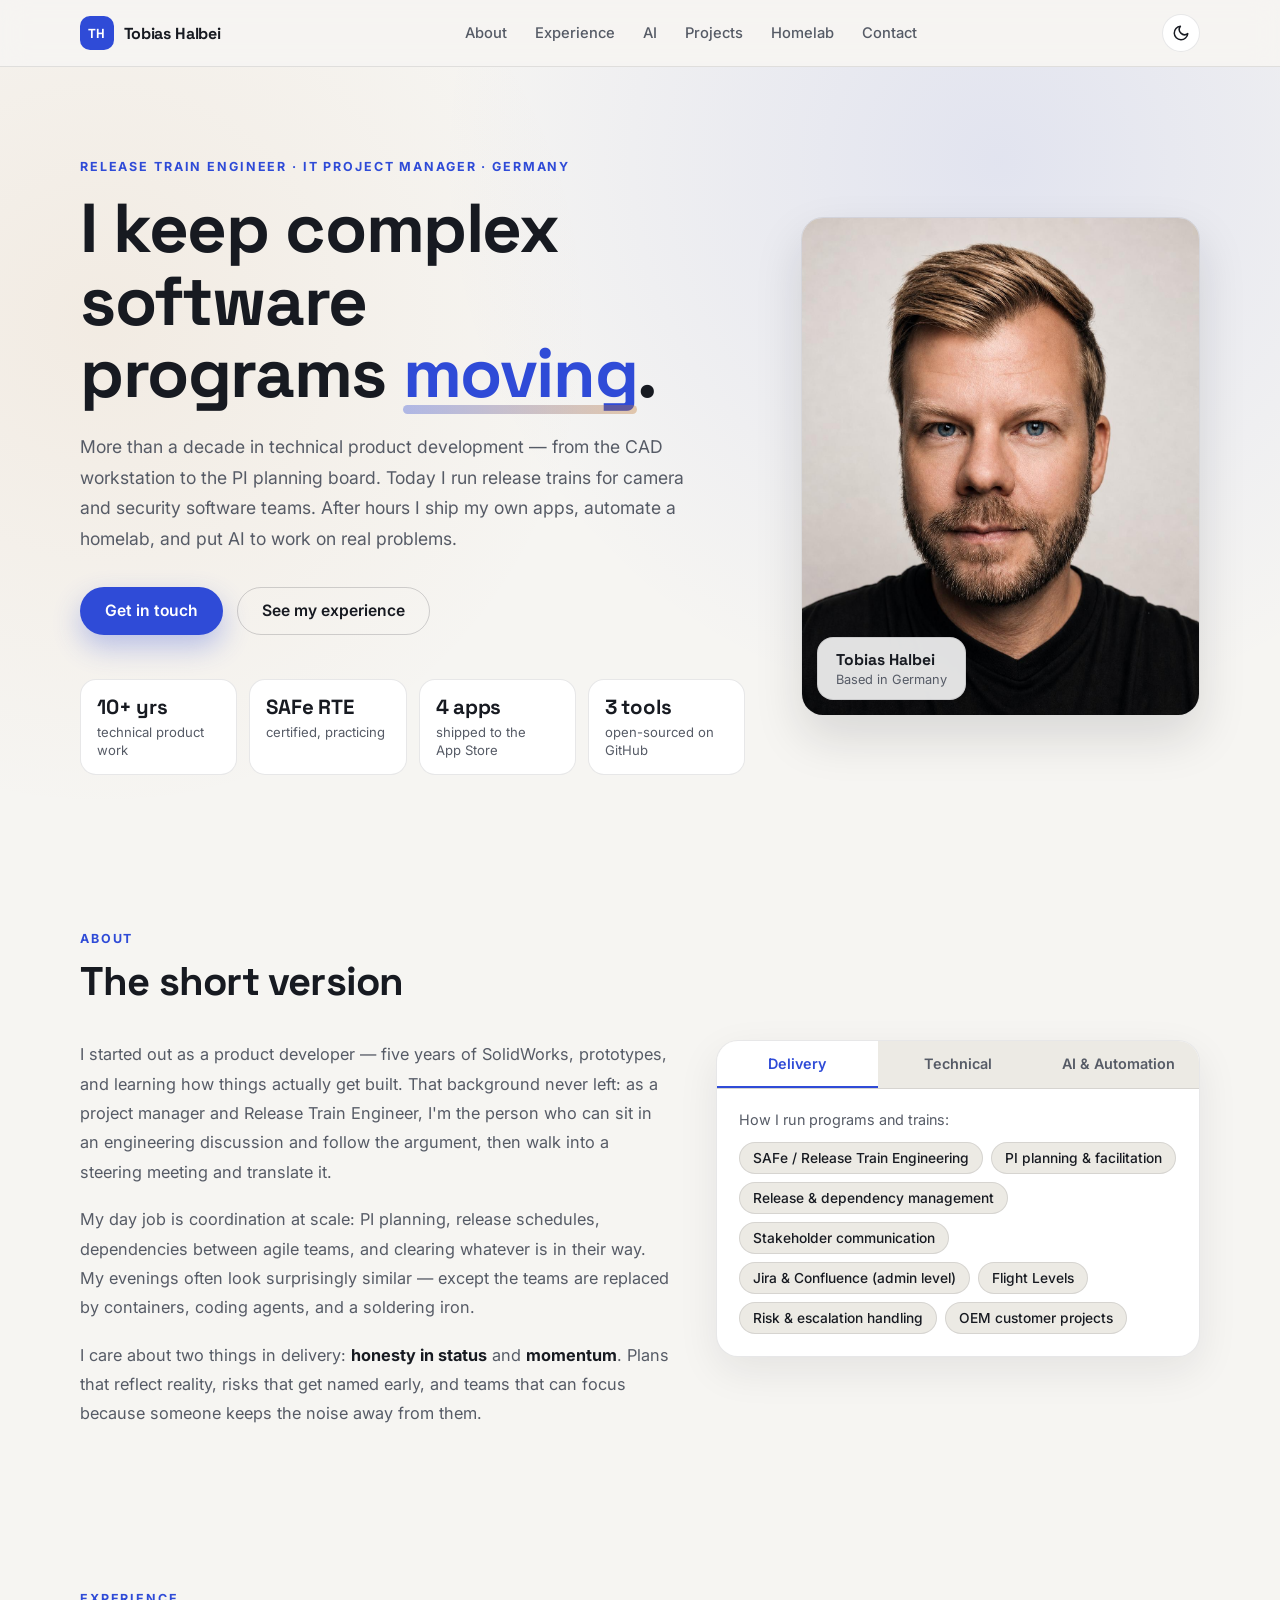
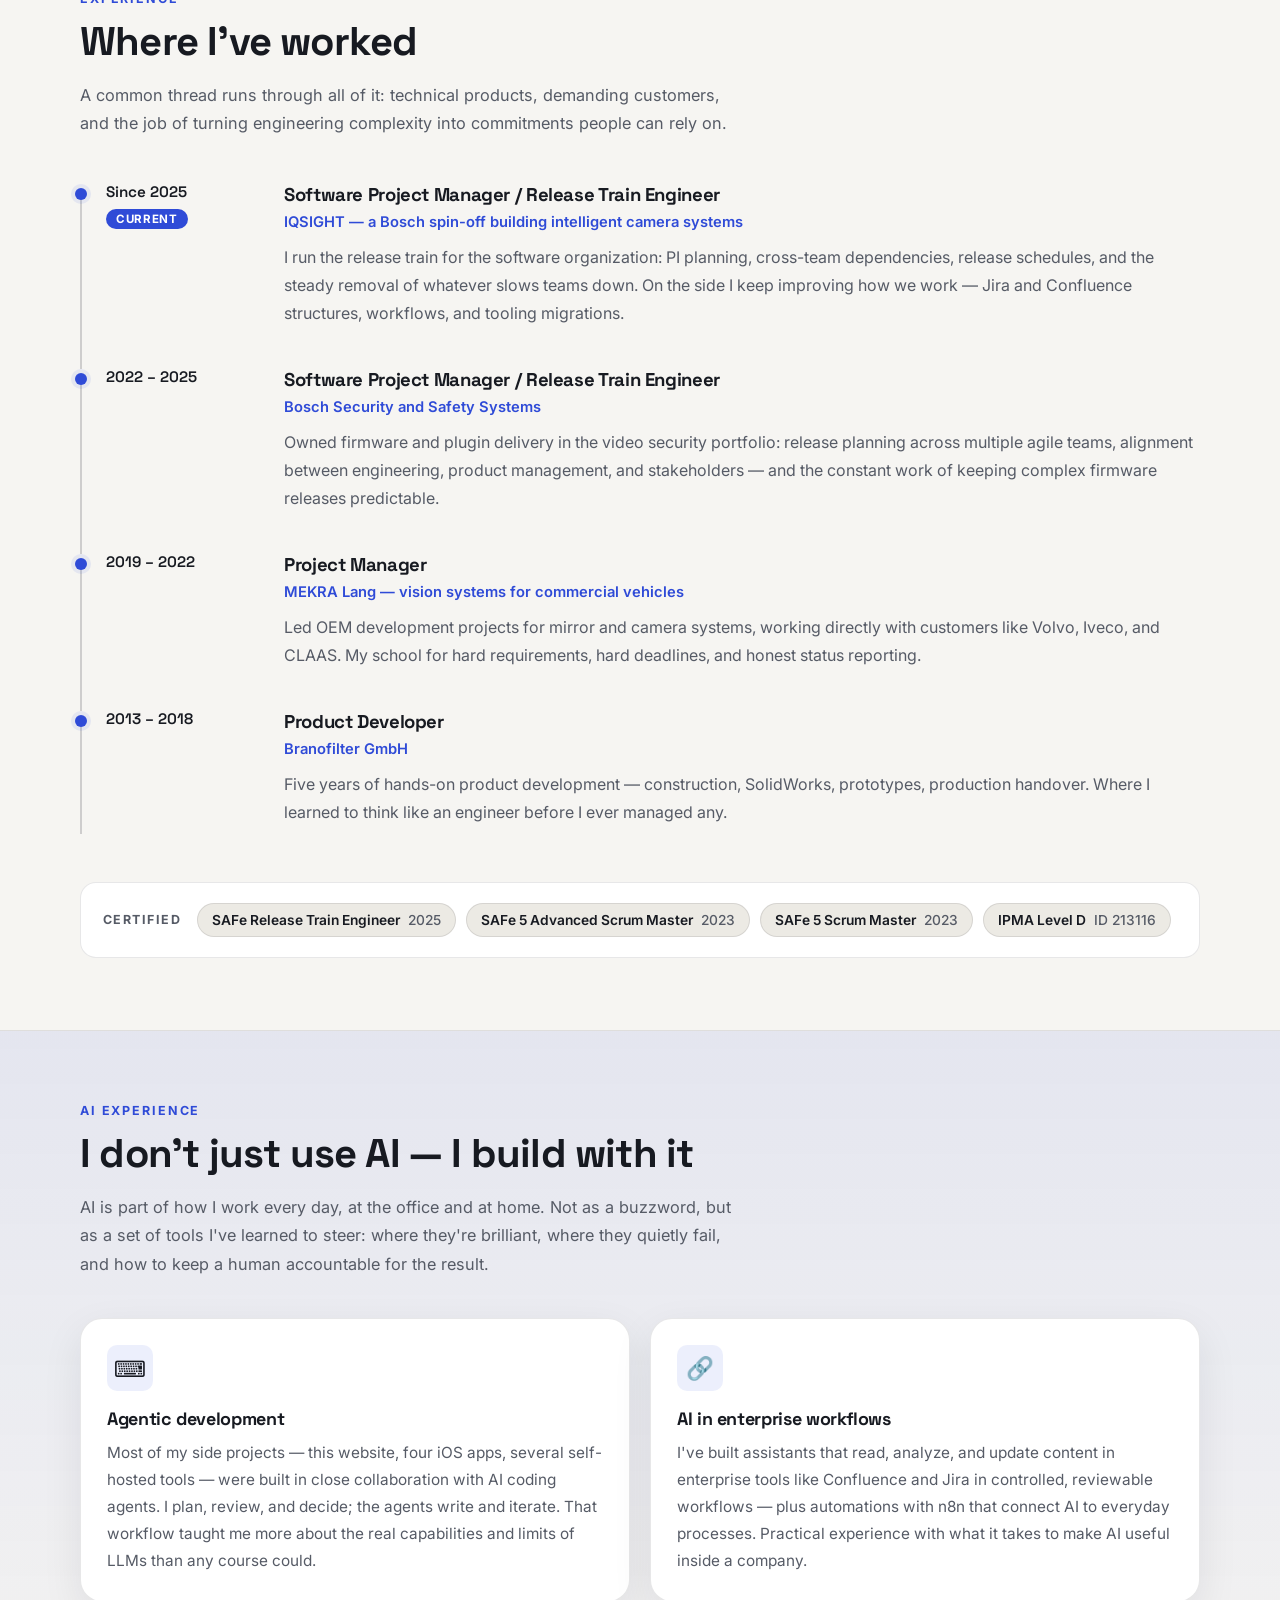
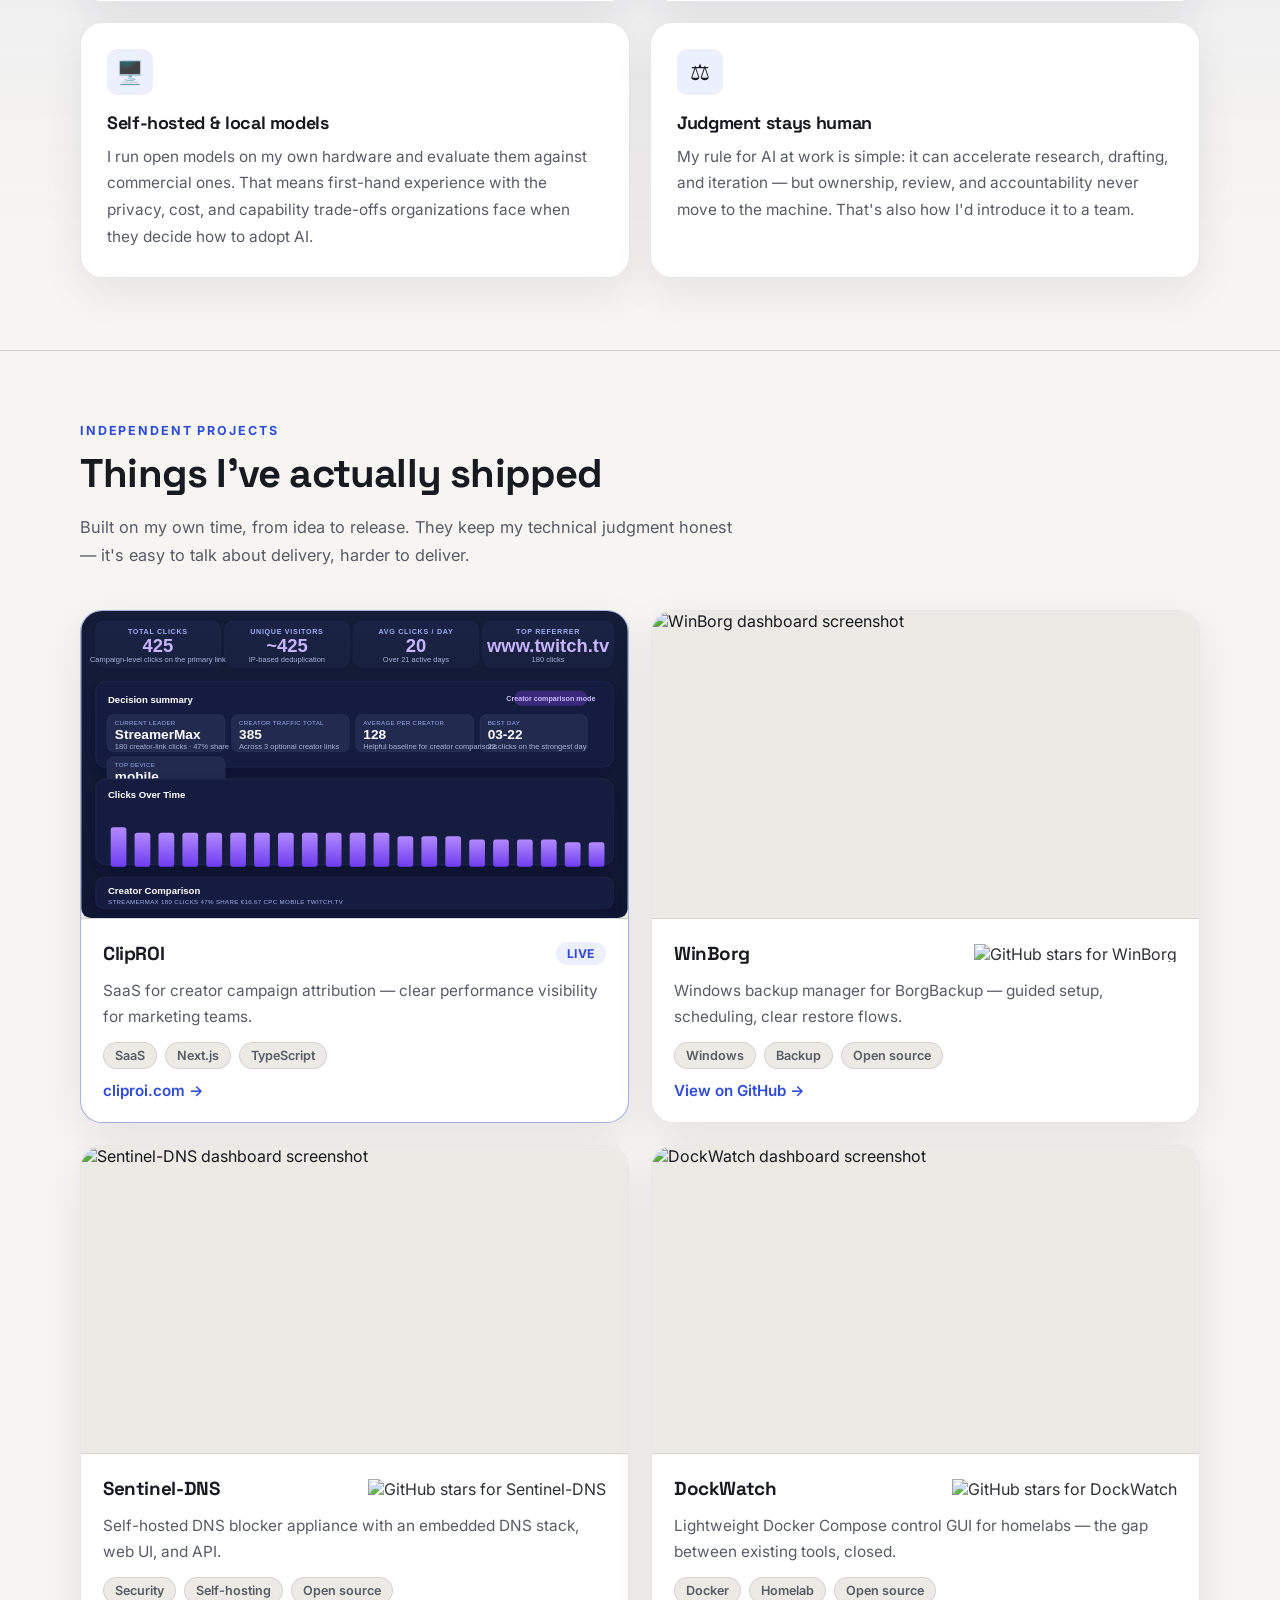
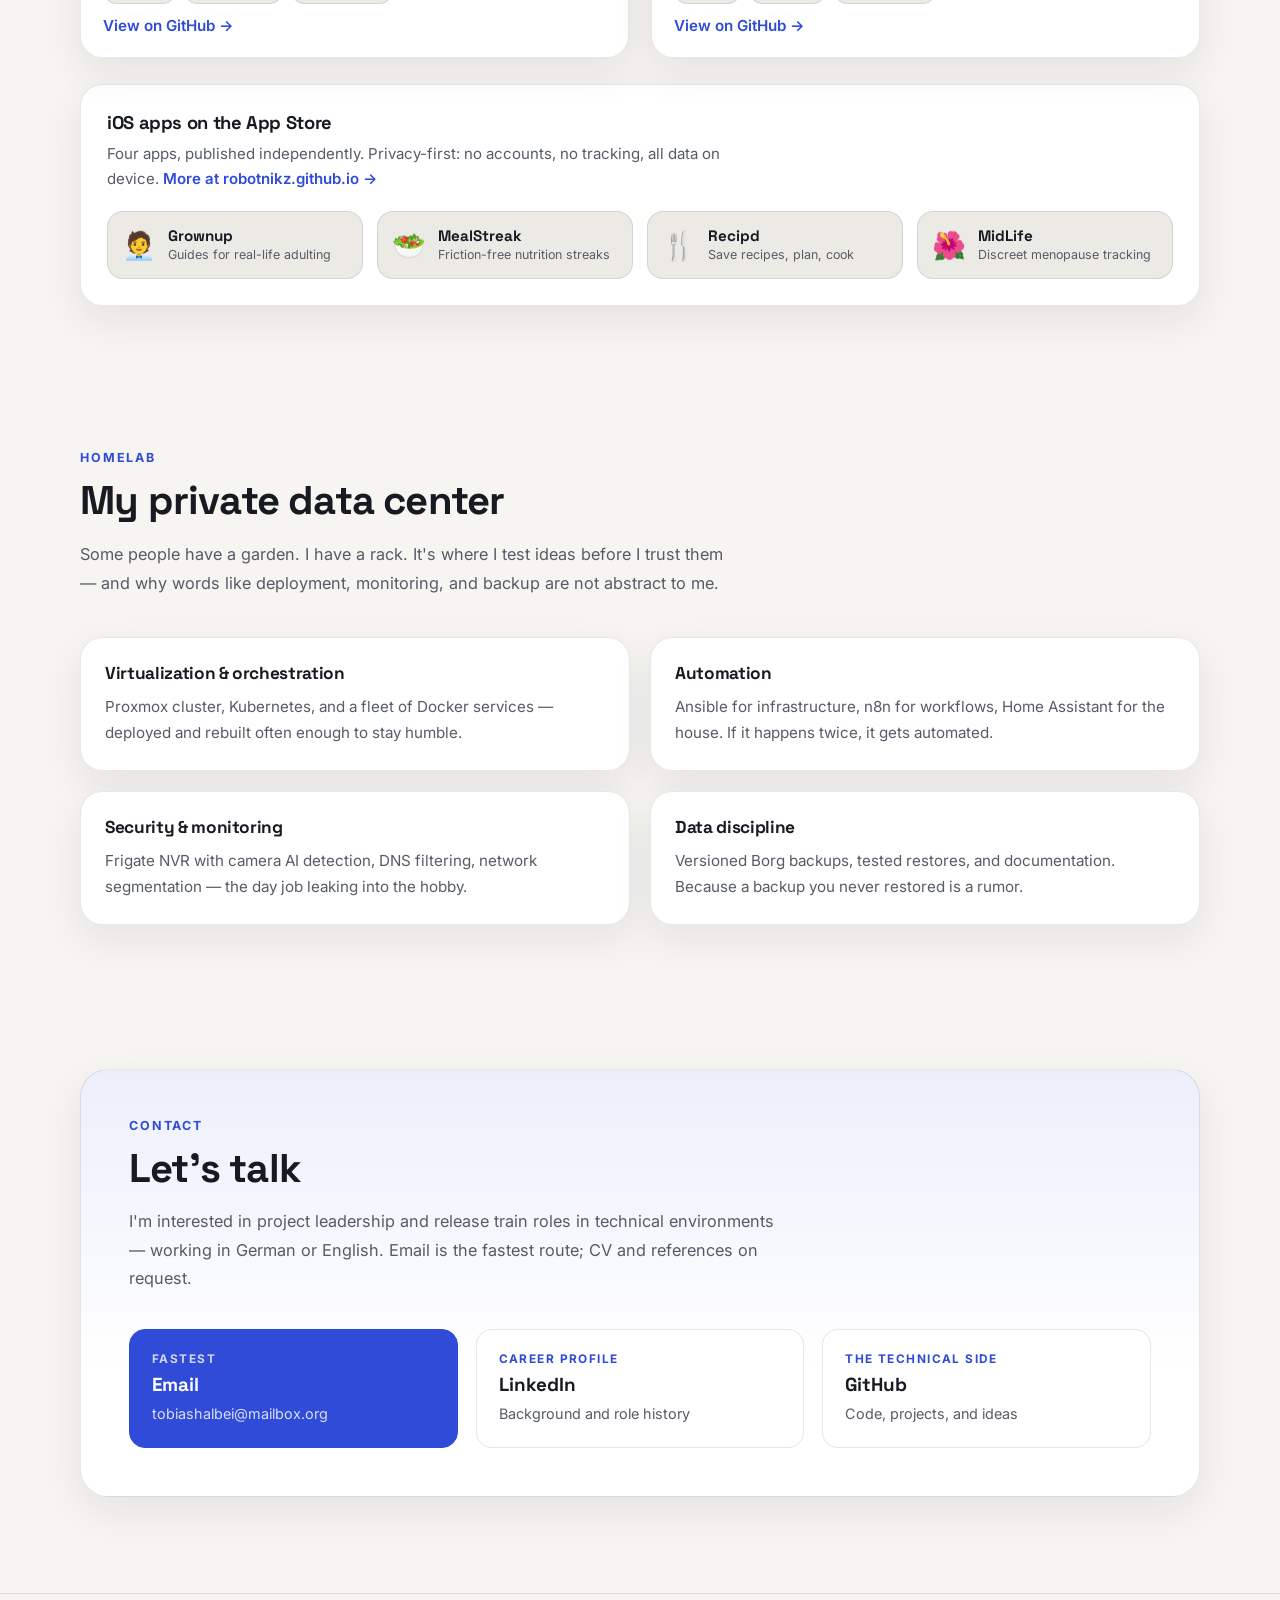
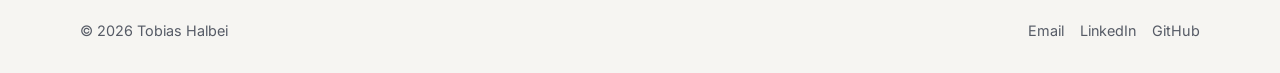
==== commit 69b45f56: "Remove footer AI note, add working languages, rewrite README - Drop the AI-agents note from the foot" ====
--- a/index.html
+++ b/index.html
@@ -457,8 +457,8 @@
             <p class="section-kicker">Contact</p>
             <h2>Let's talk</h2>
             <p class="section-intro">
-              I'm interested in project leadership and release train roles in technical environments. Email is
-              the fastest route — CV and references on request.
+              I'm interested in project leadership and release train roles in technical environments — working
+              in German or English. Email is the fastest route; CV and references on request.
             </p>
           </div>
           <div class="contact-grid">
@@ -485,7 +485,6 @@
     <footer class="footer">
       <div class="footer-inner">
         <span>&copy; 2026 Tobias Halbei</span>
-        <span class="footer-note">Built with the help of AI agents — reviewed, as always, by a human.</span>
         <span class="footer-links">
           <a href="mailto:tobiashalbei@mailbox.org">Email</a>
           <a href="https://www.linkedin.com/in/tobias-halbei-486a38171" target="_blank" rel="noreferrer">LinkedIn</a>
--- a/site.css
+++ b/site.css
@@ -1076,10 +1076,6 @@
   font-size: 0.9rem;
 }
 
-.footer-note {
-  font-size: 0.84rem;
-}
-
 .footer-links {
   display: flex;
   gap: 16px;
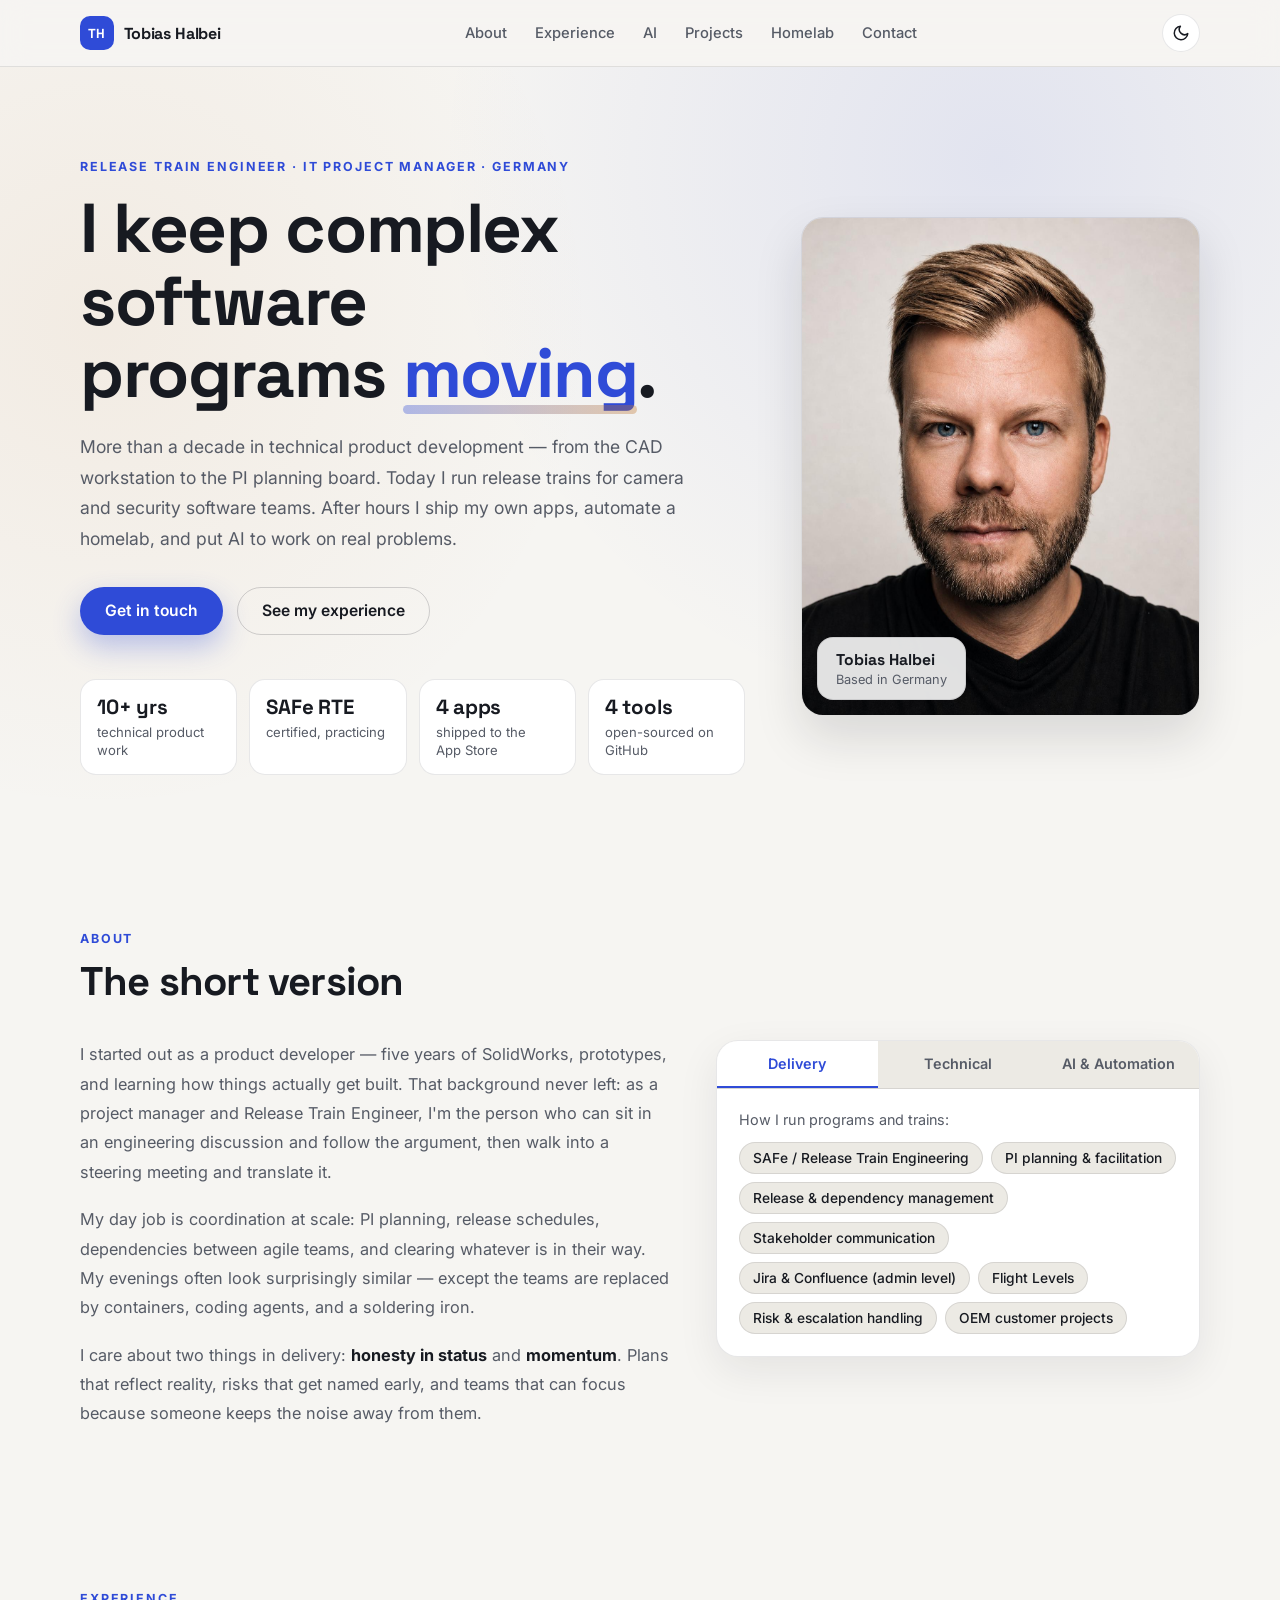
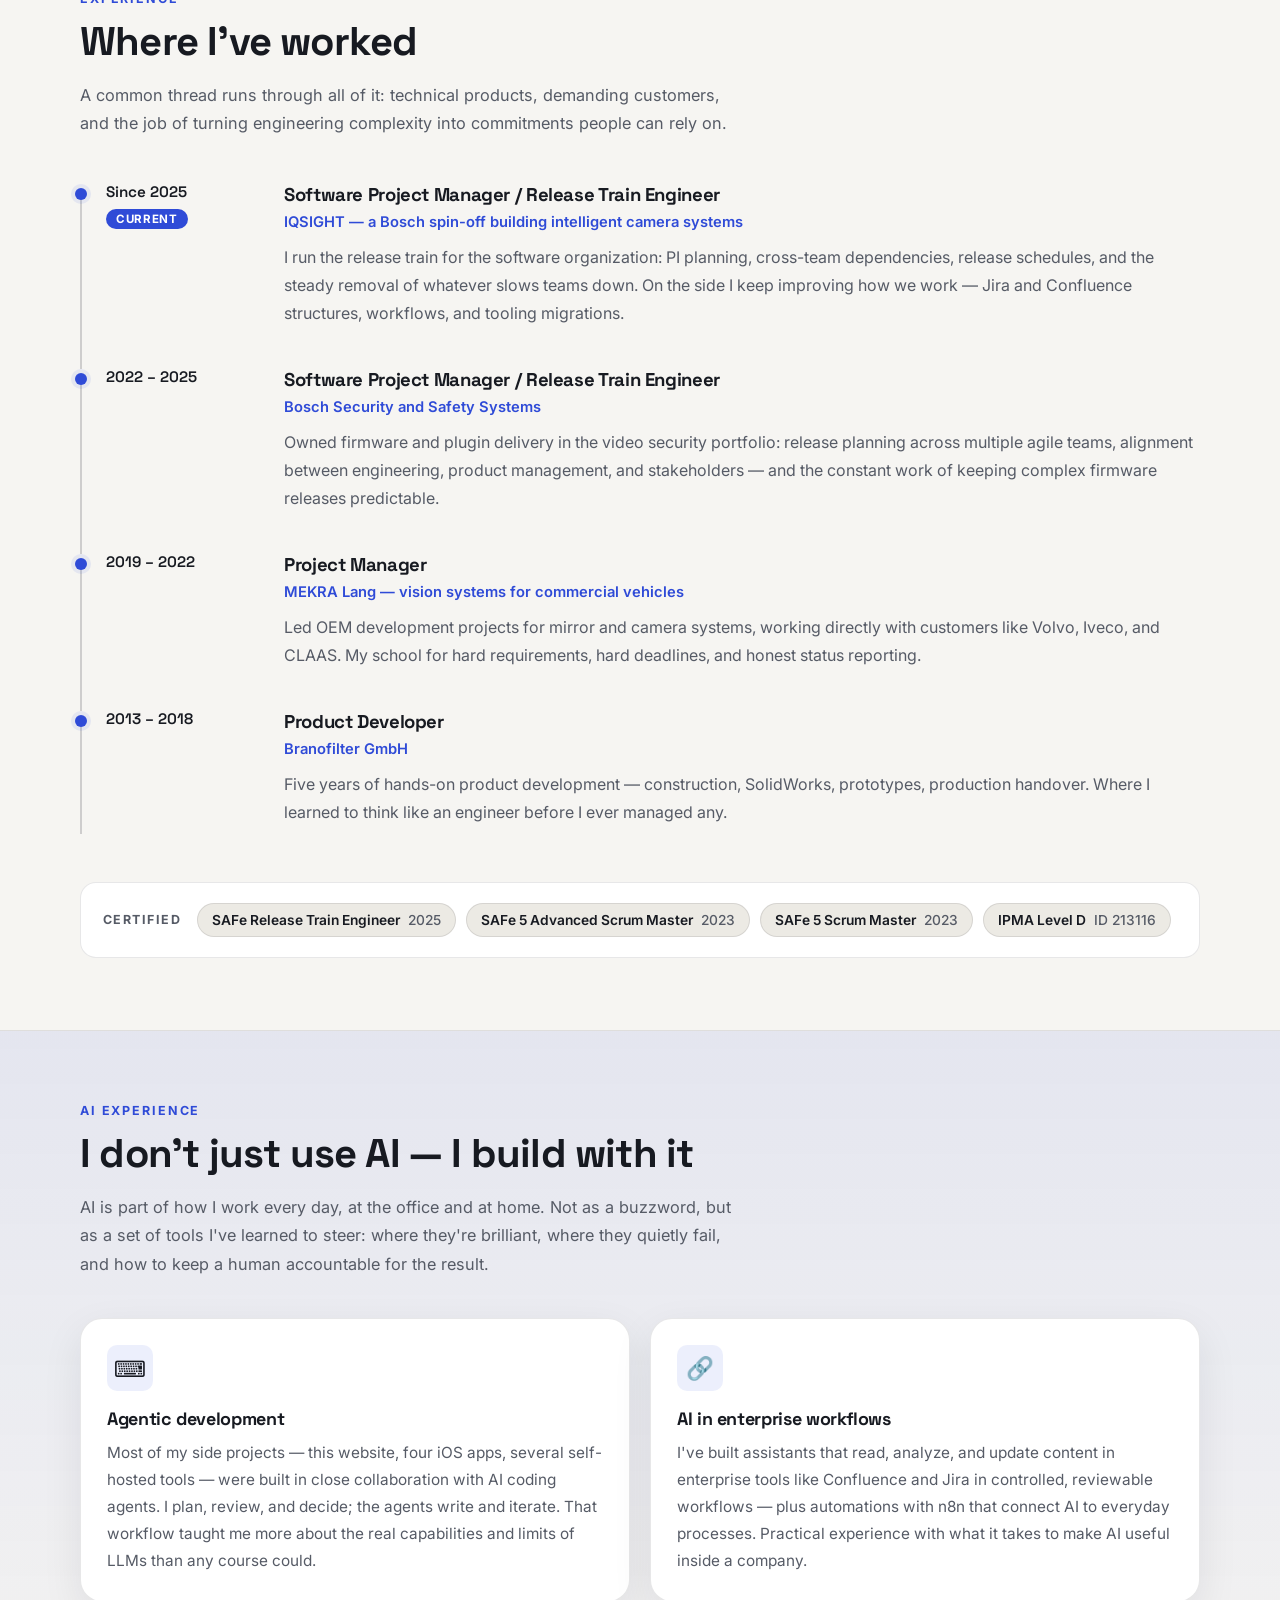
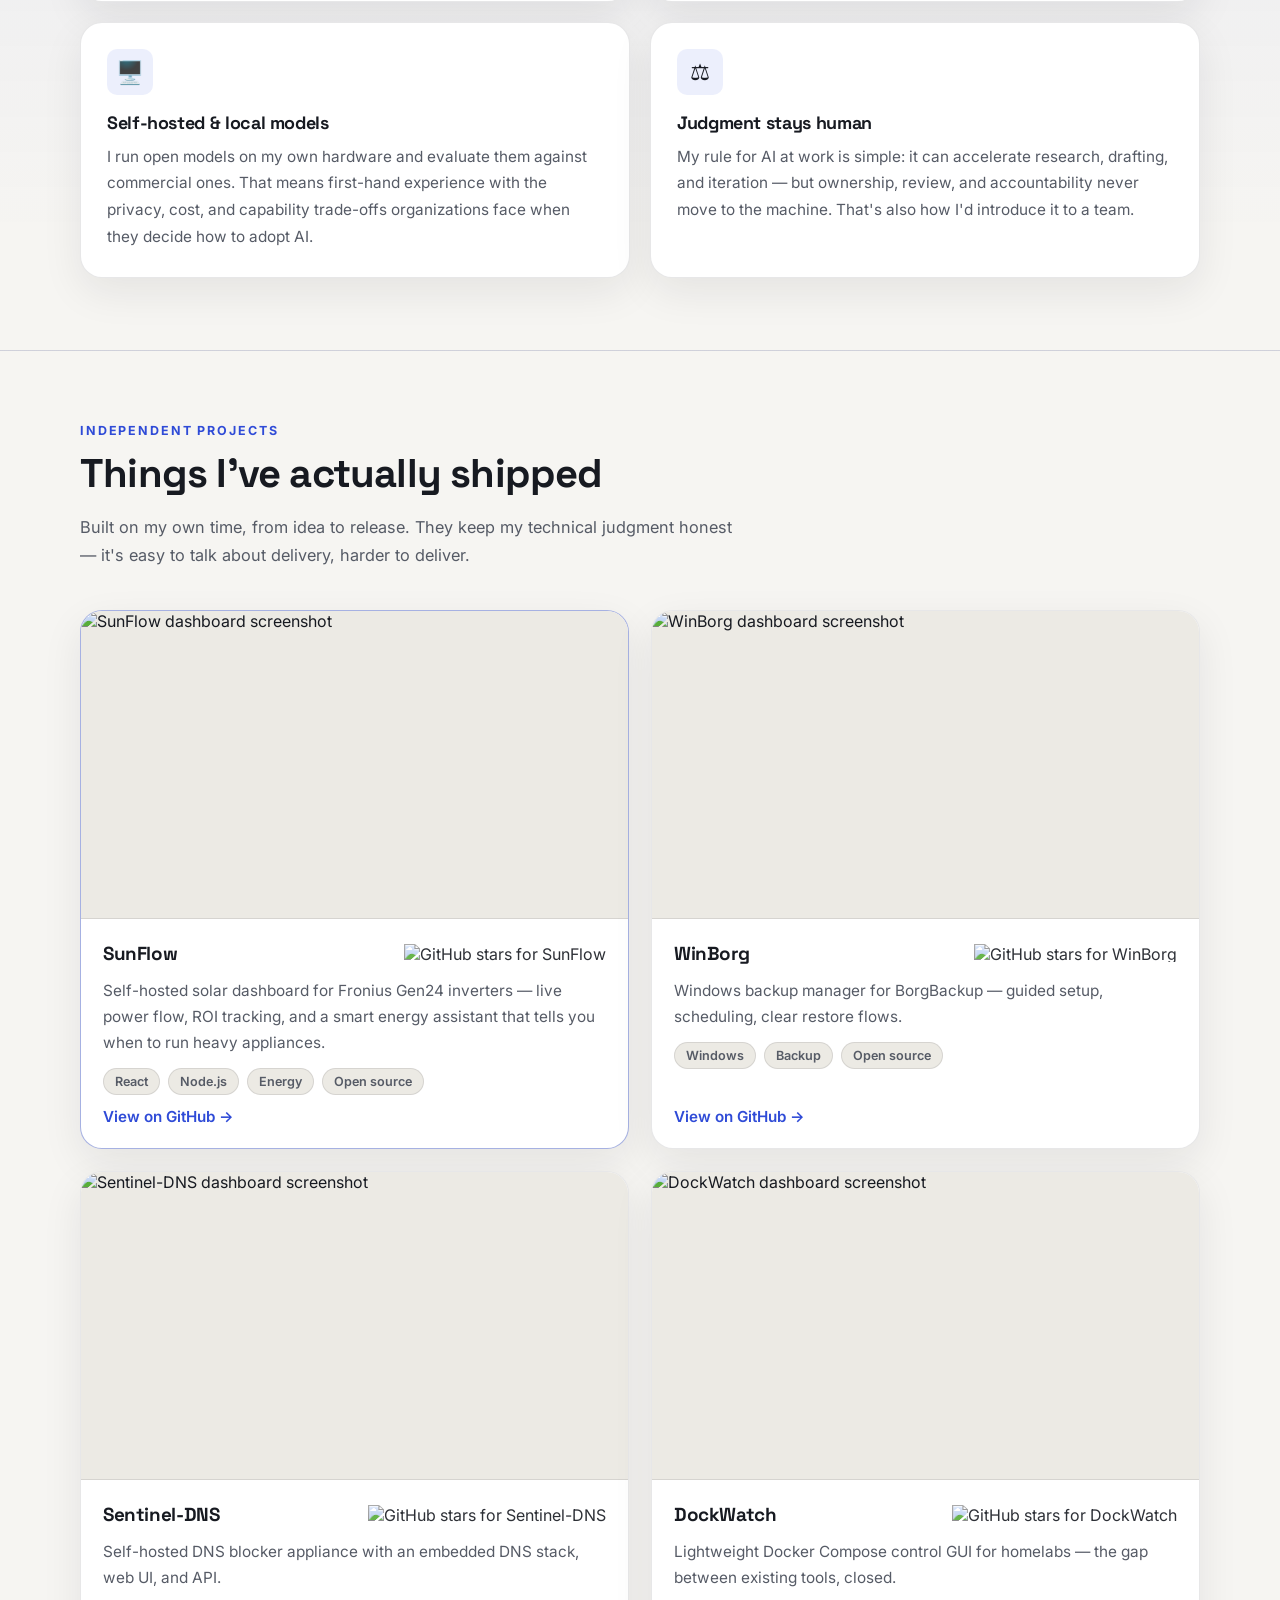
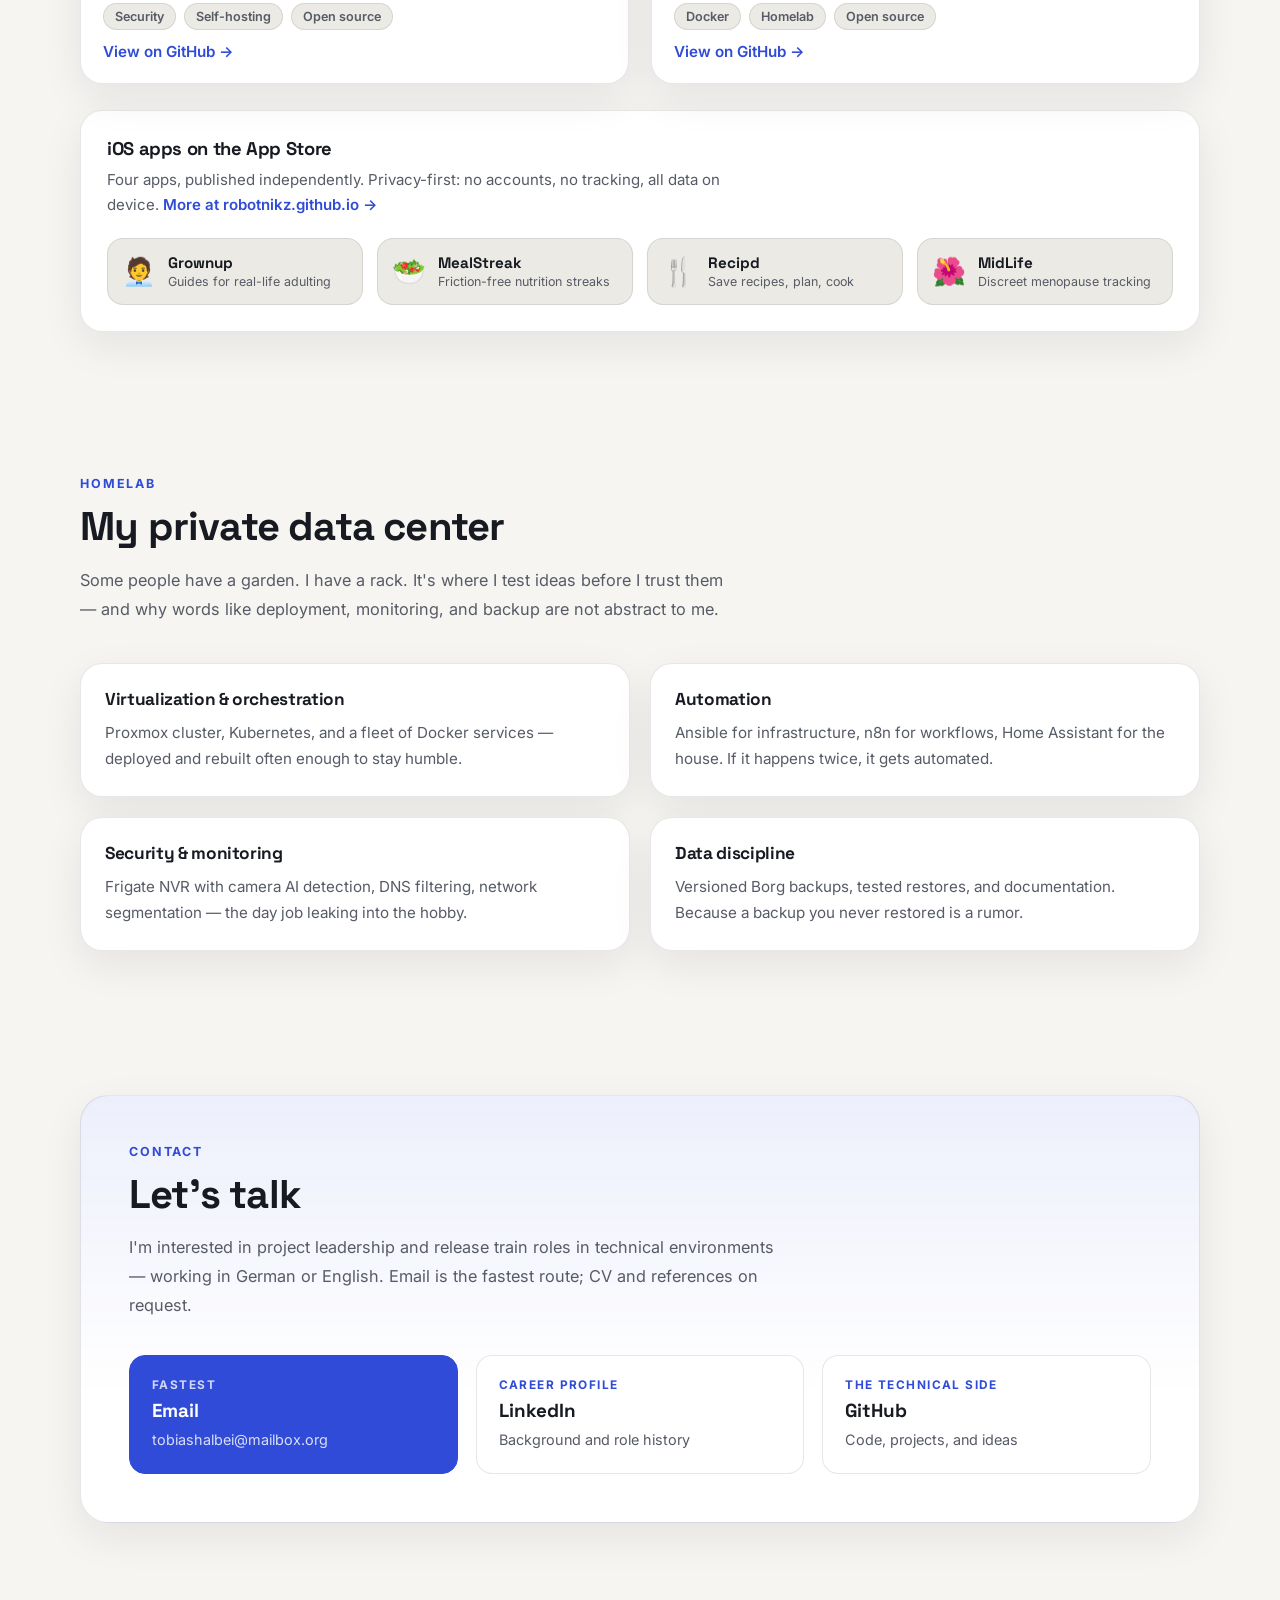
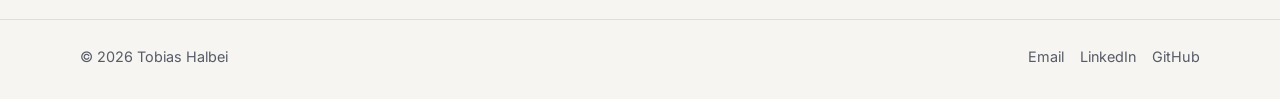
==== commit b26b7a22: "Replace ClipROI with SunFlow in the projects grid - Feature SunFlow (self-hosted Fronius Gen24 solar" ====
--- a/index.html
+++ b/index.html
@@ -115,7 +115,7 @@
               <li><strong>10+ yrs</strong><span>technical product work</span></li>
               <li><strong>SAFe RTE</strong><span>certified, practicing</span></li>
               <li><strong>4 apps</strong><span>shipped to the App&nbsp;Store</span></li>
-              <li><strong>3 tools</strong><span>open-sourced on GitHub</span></li>
+              <li><strong>4 tools</strong><span>open-sourced on GitHub</span></li>
             </ul>
           </div>
           <figure class="hero-portrait reveal">
@@ -335,16 +335,16 @@
         <div class="project-grid">
           <article class="project-card featured">
             <div class="project-stage">
-              <img class="project-shot" src="./images/cliproi-dashboard.svg" alt="ClipROI dashboard screenshot" loading="lazy" />
+              <img class="project-shot" src="https://raw.githubusercontent.com/robotnikz/Sunflow/main/public/dashboard1.png" alt="SunFlow dashboard screenshot" loading="lazy" />
             </div>
             <div class="project-body">
               <div class="project-meta">
-                <h3>ClipROI</h3>
-                <span class="live-badge">Live</span>
+                <h3>SunFlow</h3>
+                <img class="project-badge" src="https://img.shields.io/github/stars/robotnikz/Sunflow?style=flat-square&label=stars" alt="GitHub stars for SunFlow" loading="lazy" />
               </div>
-              <p>SaaS for creator campaign attribution — clear performance visibility for marketing teams.</p>
-              <div class="project-tags"><span>SaaS</span><span>Next.js</span><span>TypeScript</span></div>
-              <a class="project-link" href="https://www.cliproi.com" target="_blank" rel="noreferrer">cliproi.com →</a>
+              <p>Self-hosted solar dashboard for Fronius Gen24 inverters — live power flow, ROI tracking, and a smart energy assistant that tells you when to run heavy appliances.</p>
+              <div class="project-tags"><span>React</span><span>Node.js</span><span>Energy</span><span>Open source</span></div>
+              <a class="project-link" href="https://github.com/robotnikz/Sunflow" target="_blank" rel="noreferrer">View on GitHub →</a>
             </div>
           </article>
           <article class="project-card">
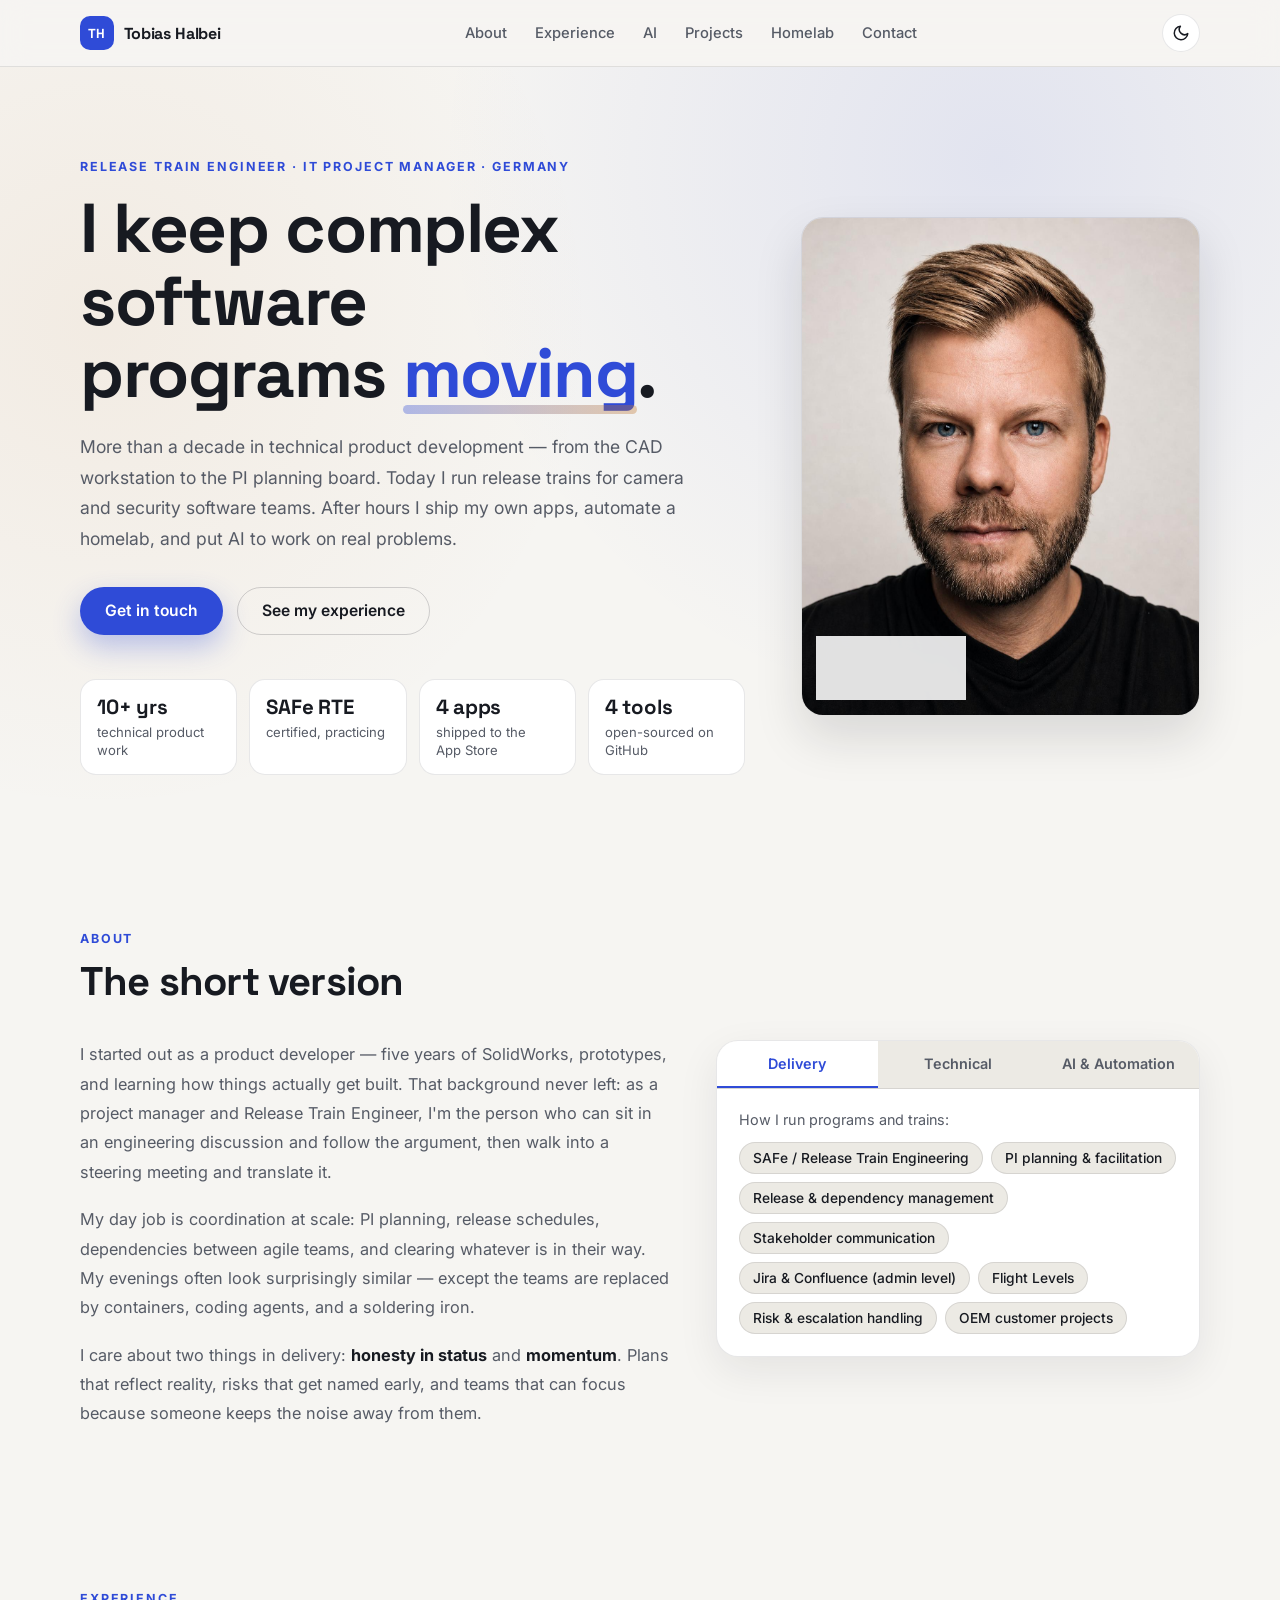
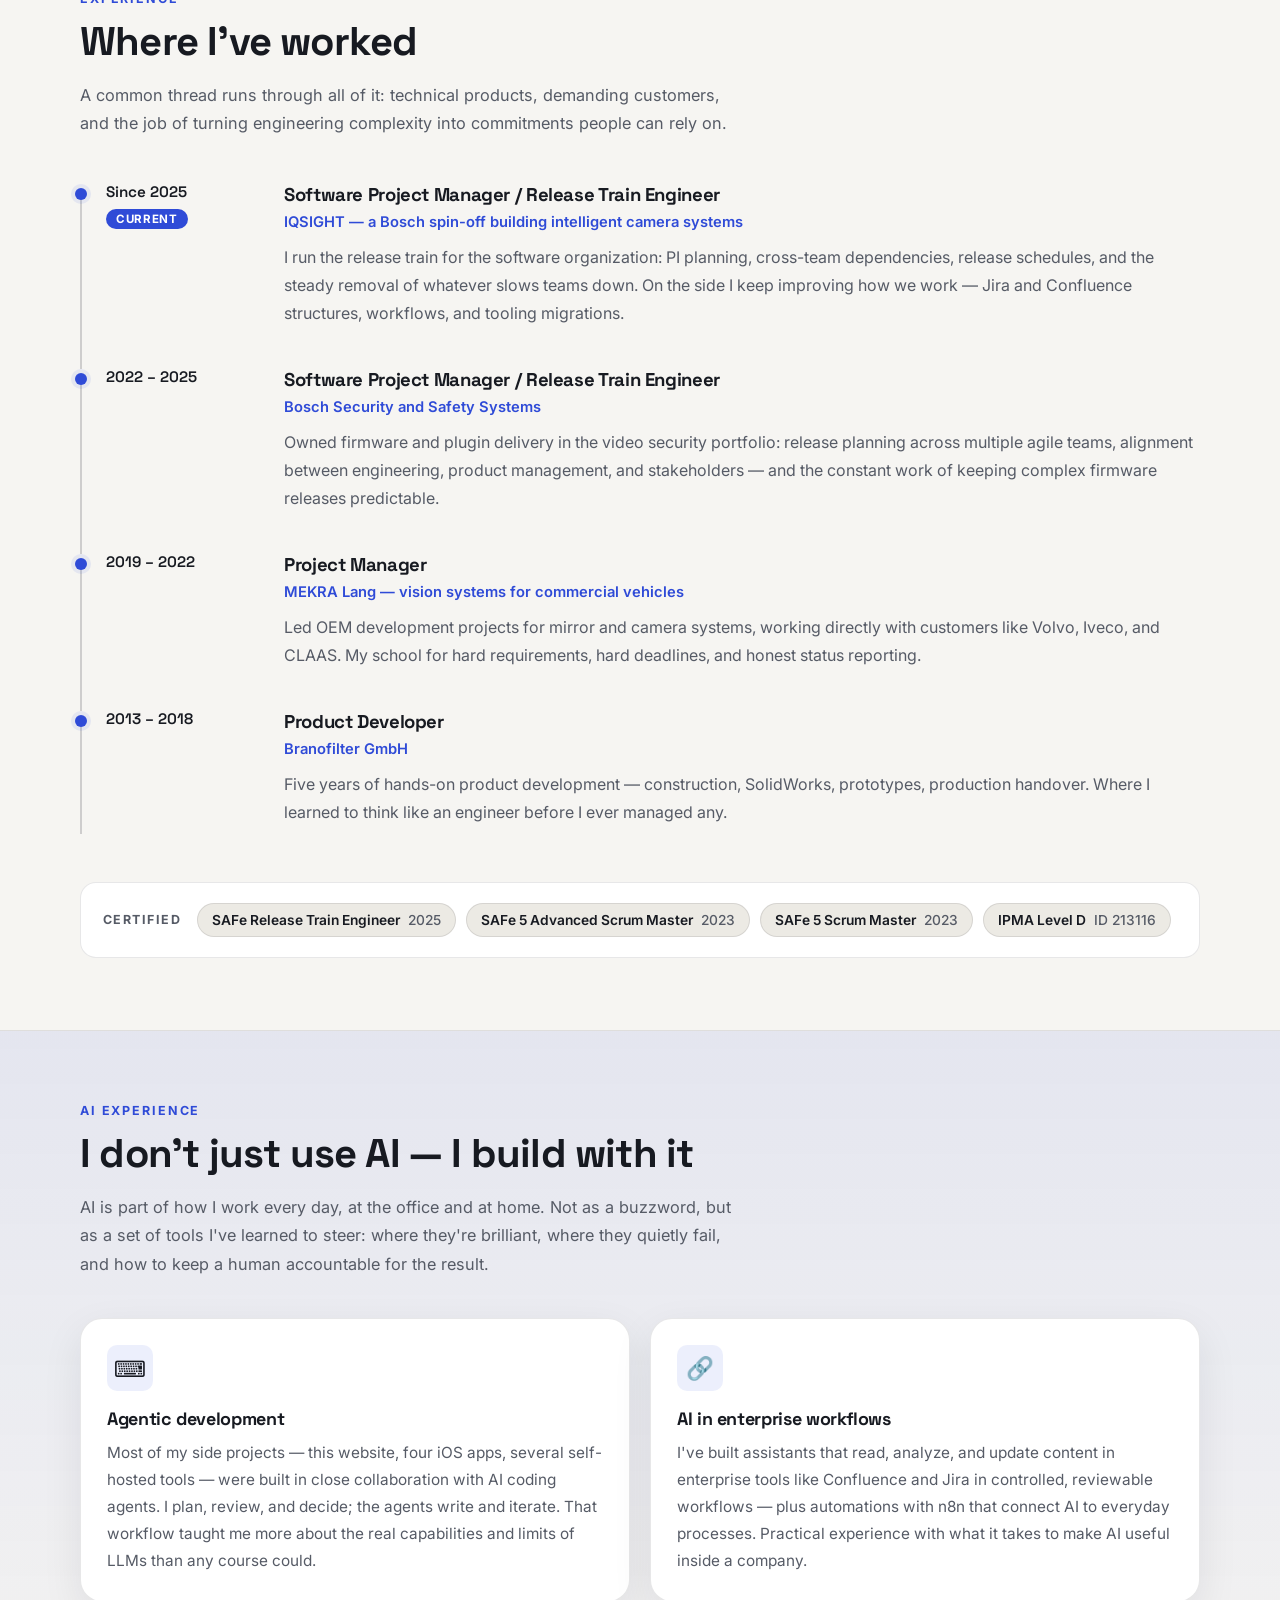
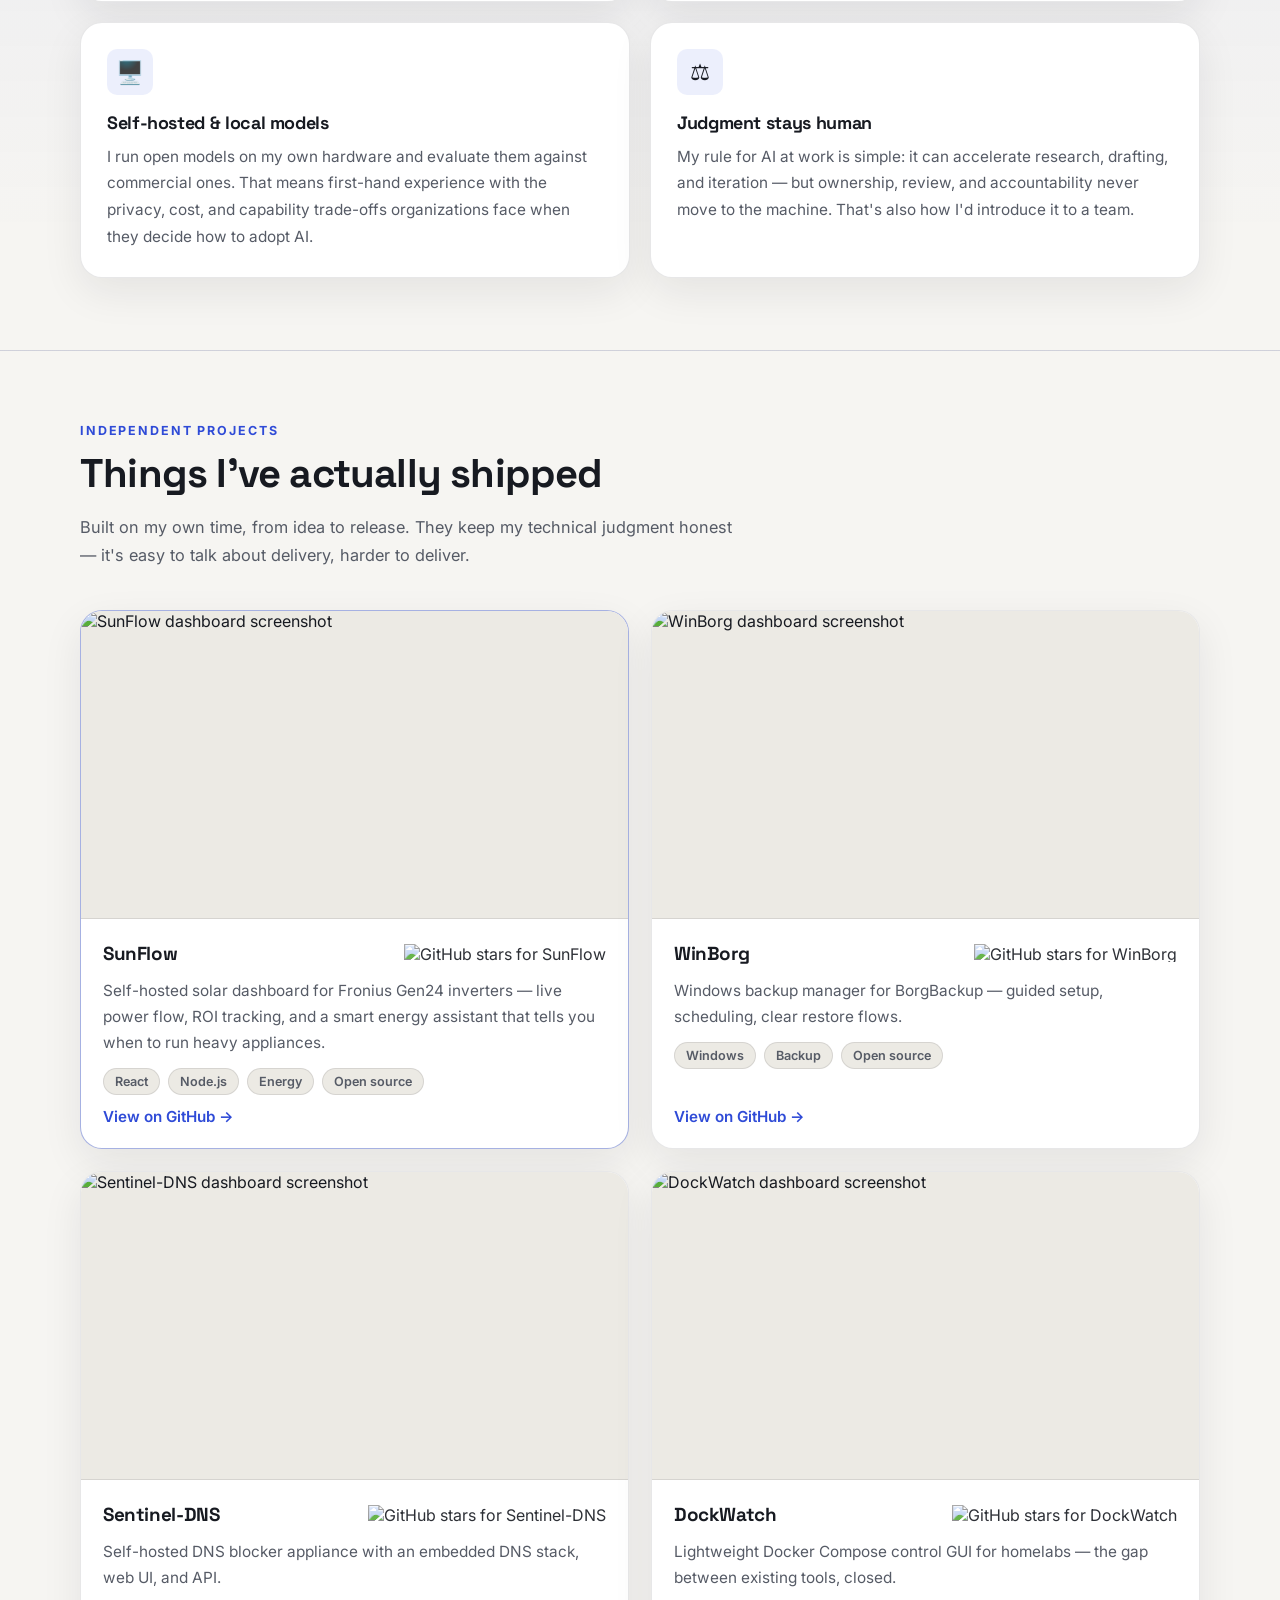
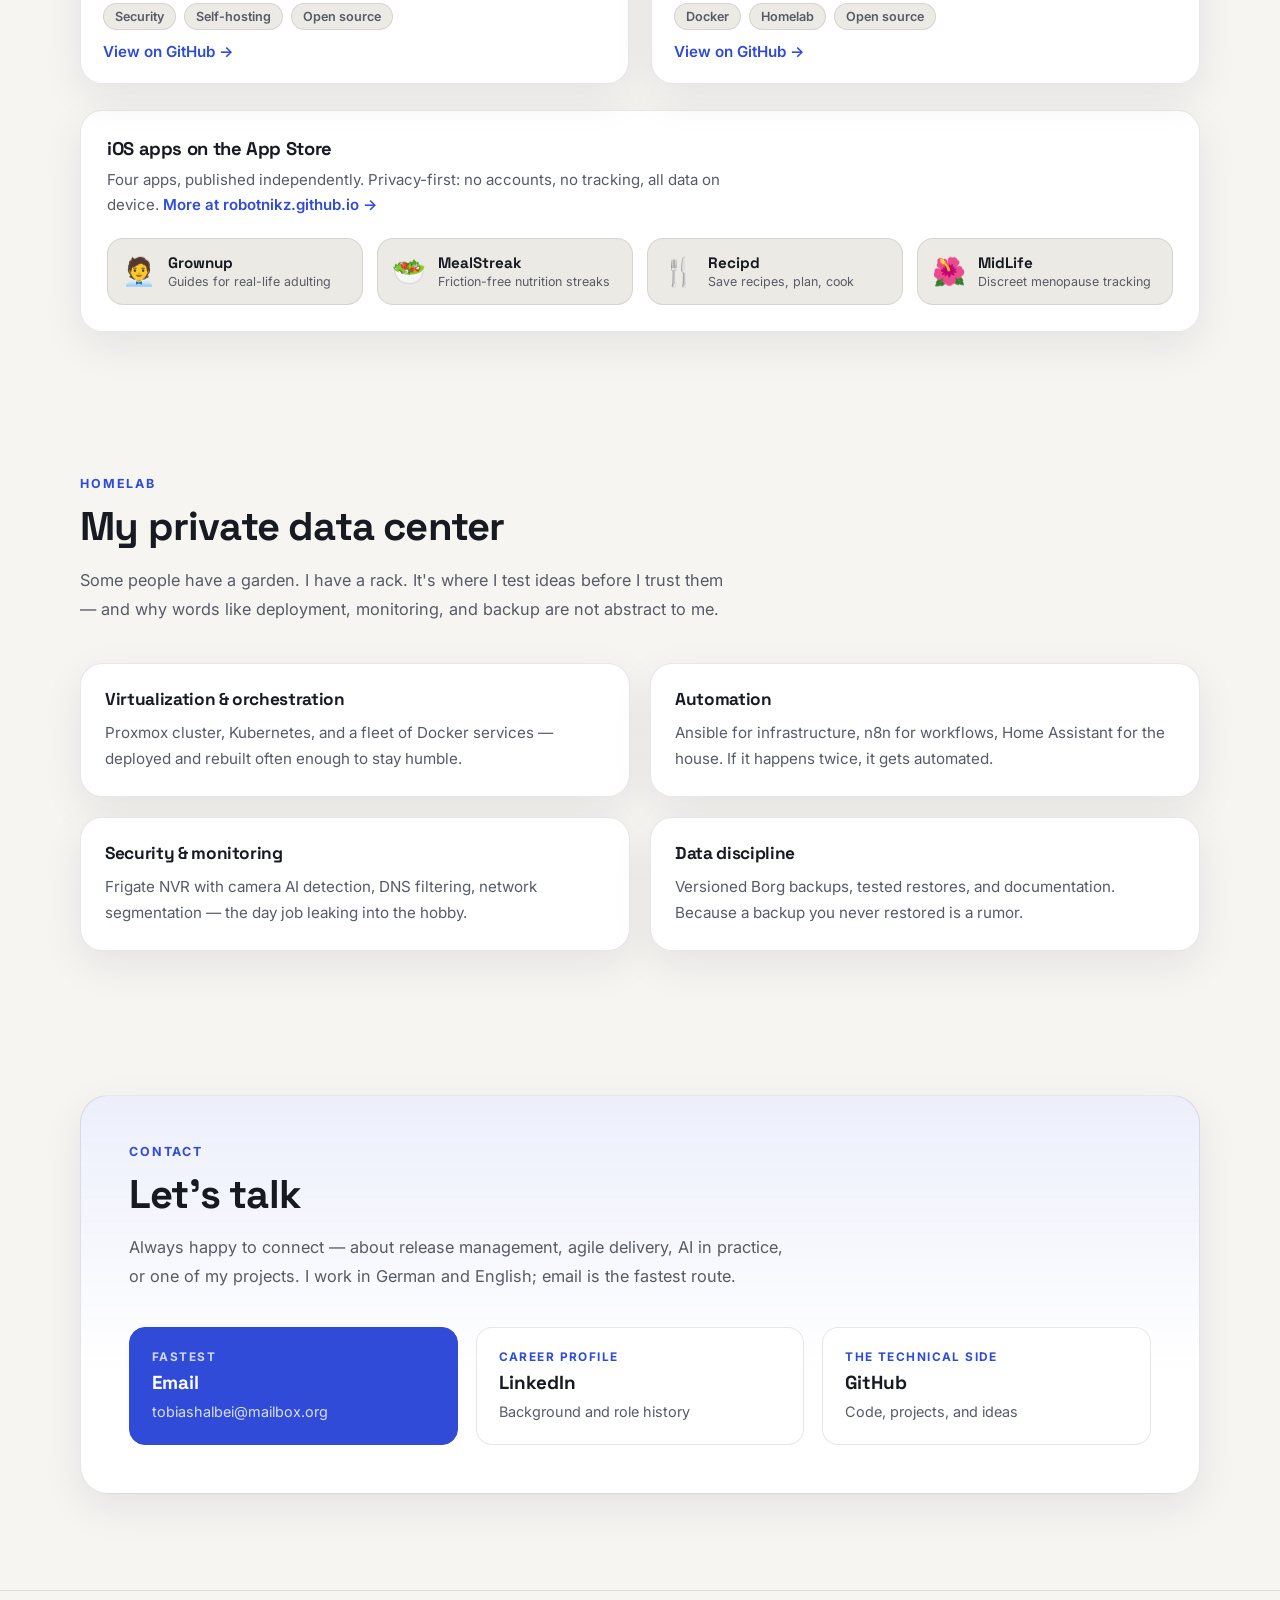
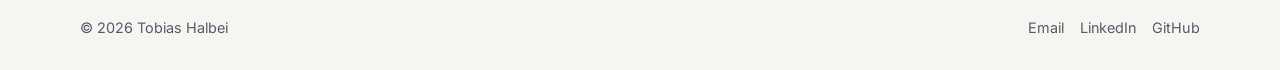
==== commit 0eac9472: "Neutralize contact copy: professional profile, not job search Reword the contact intro and README au" ====
--- a/index.html
+++ b/index.html
@@ -457,8 +457,8 @@
             <p class="section-kicker">Contact</p>
             <h2>Let's talk</h2>
             <p class="section-intro">
-              I'm interested in project leadership and release train roles in technical environments — working
-              in German or English. Email is the fastest route; CV and references on request.
+              Always happy to connect — about release management, agile delivery, AI in practice, or one of my
+              projects. I work in German and English; email is the fastest route.
             </p>
           </div>
           <div class="contact-grid">
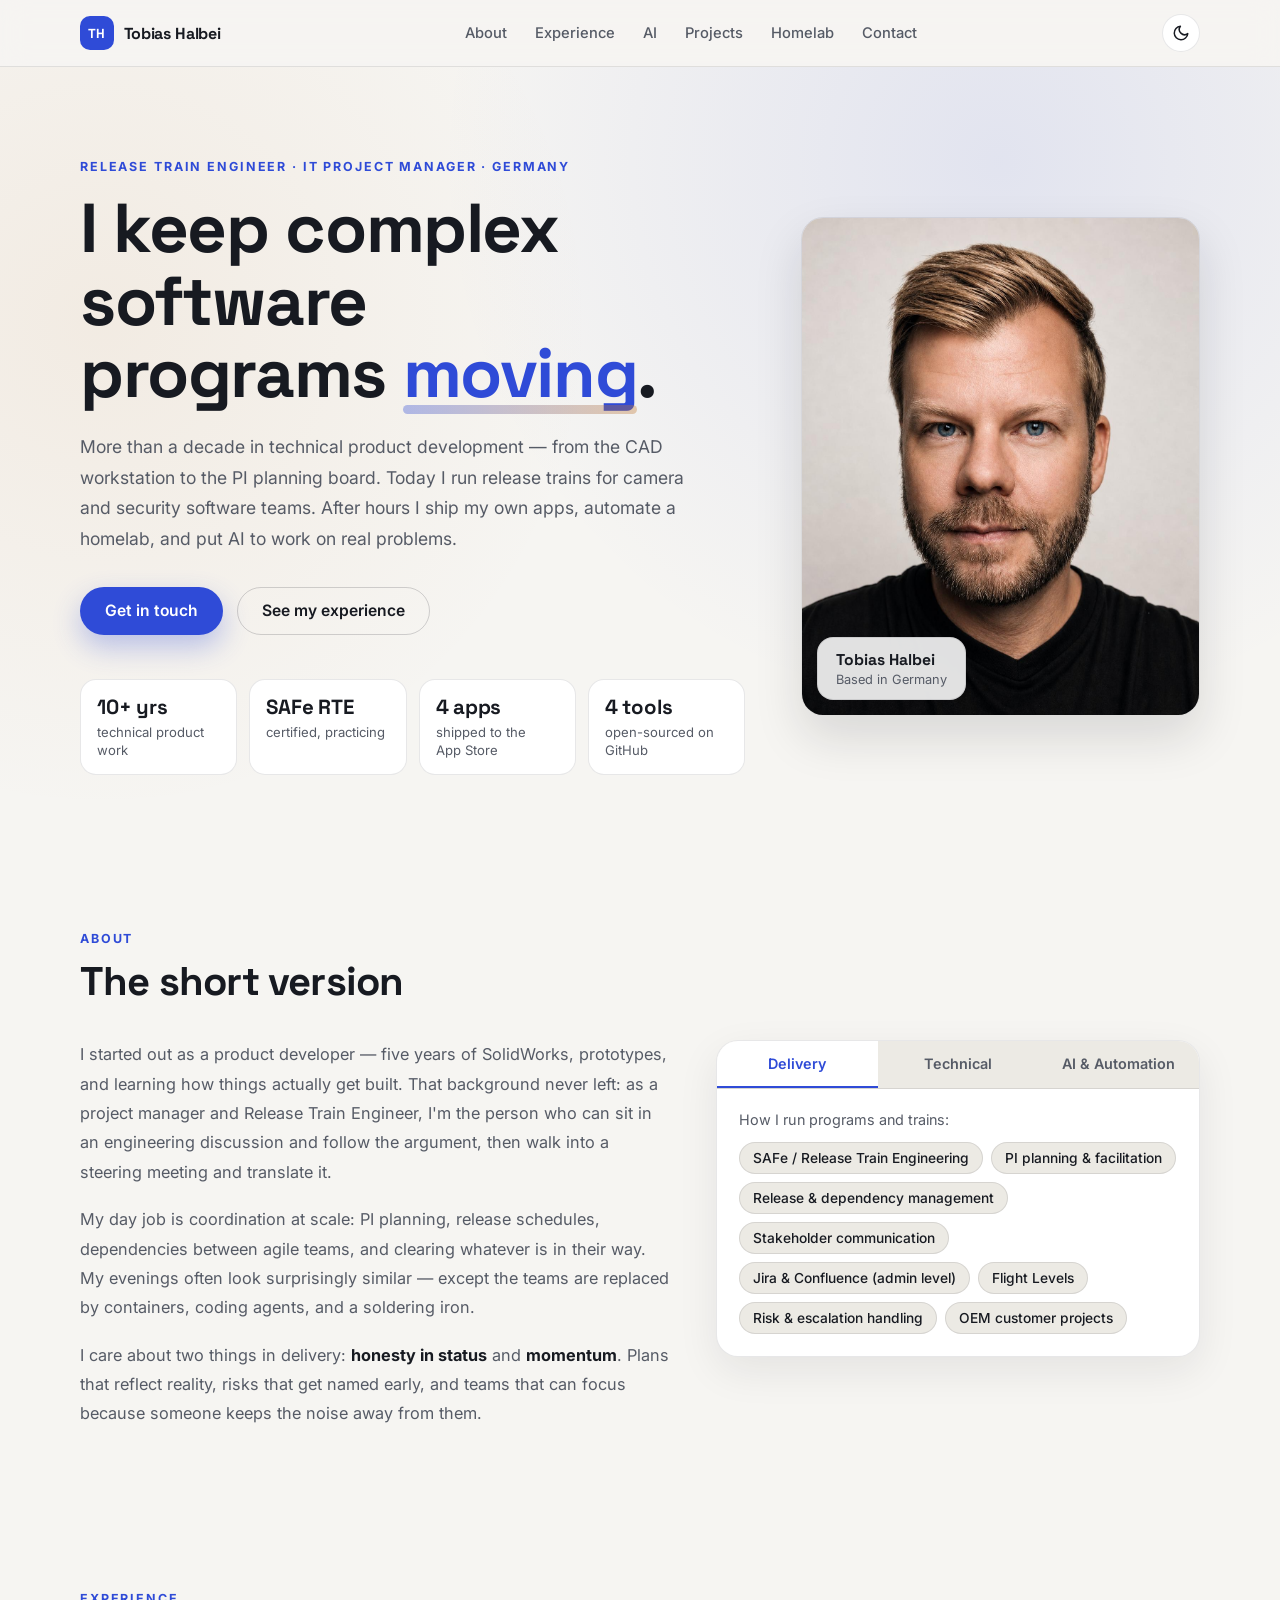
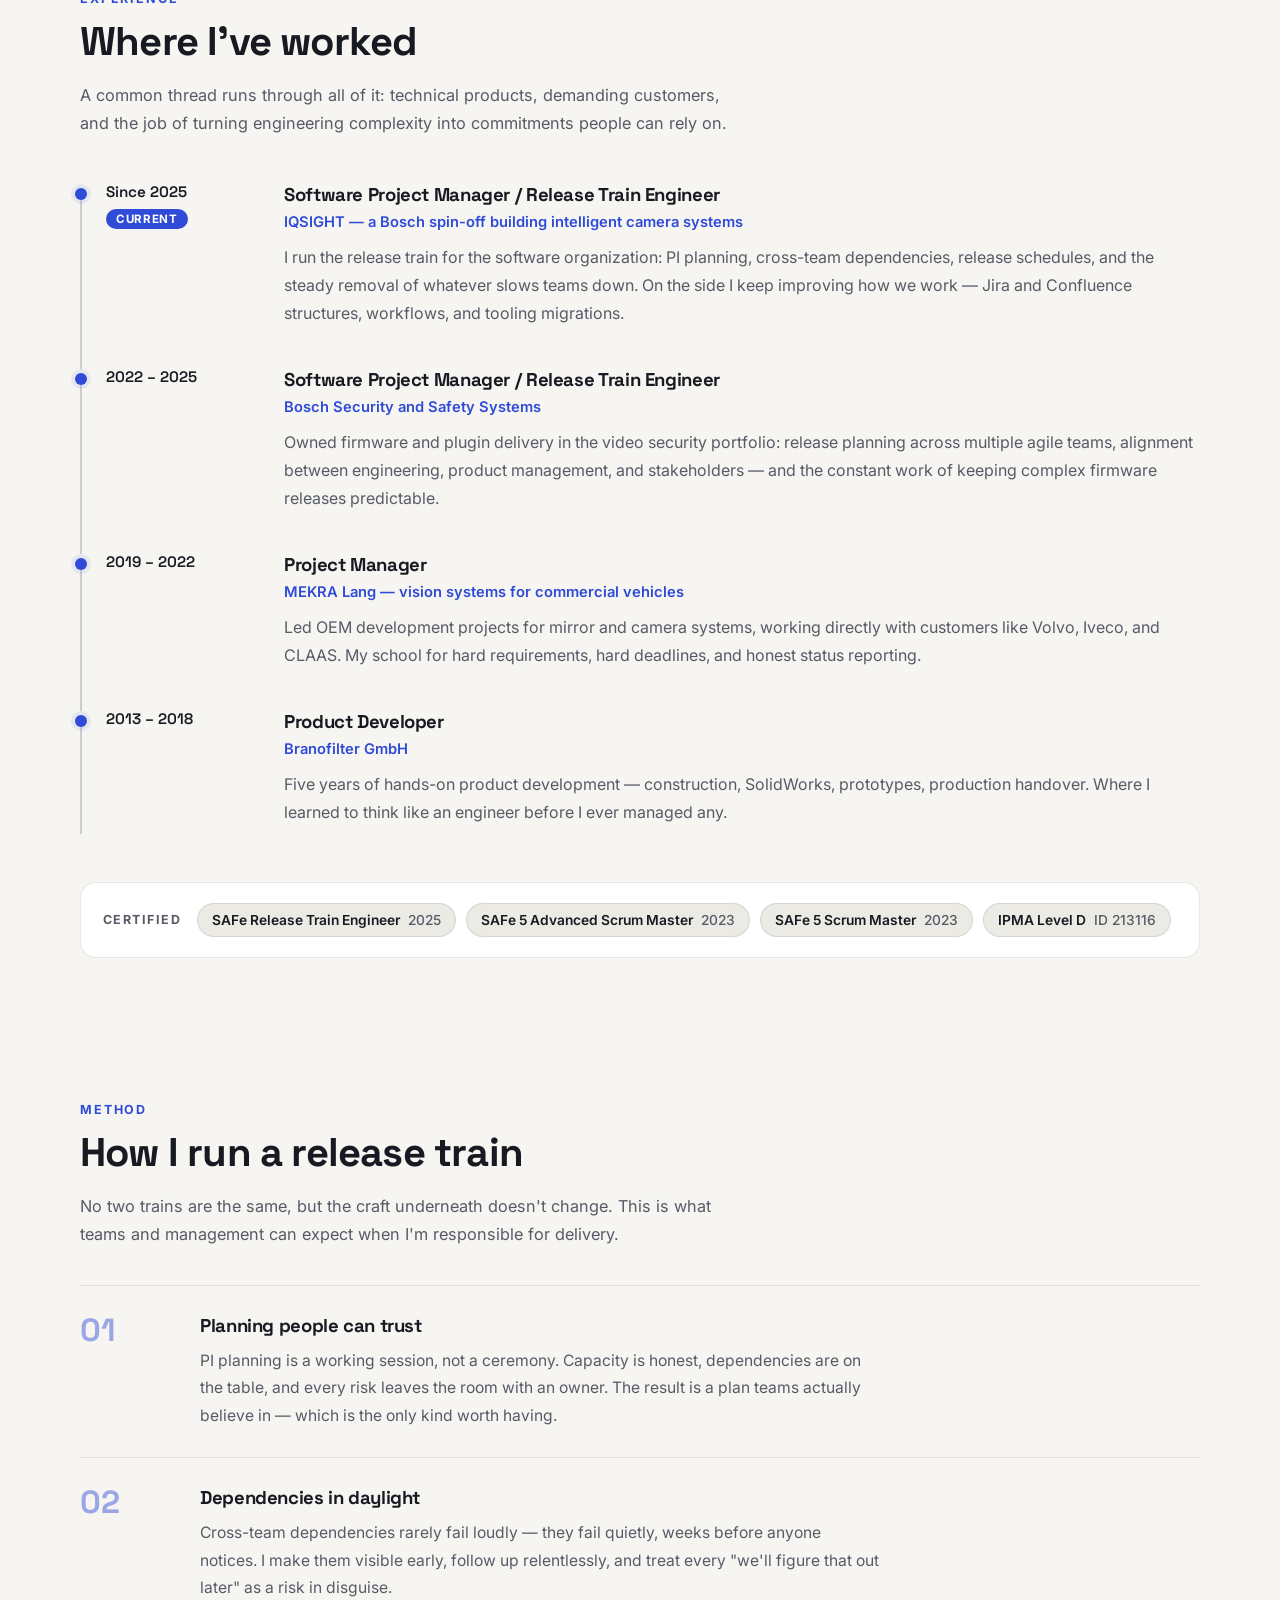
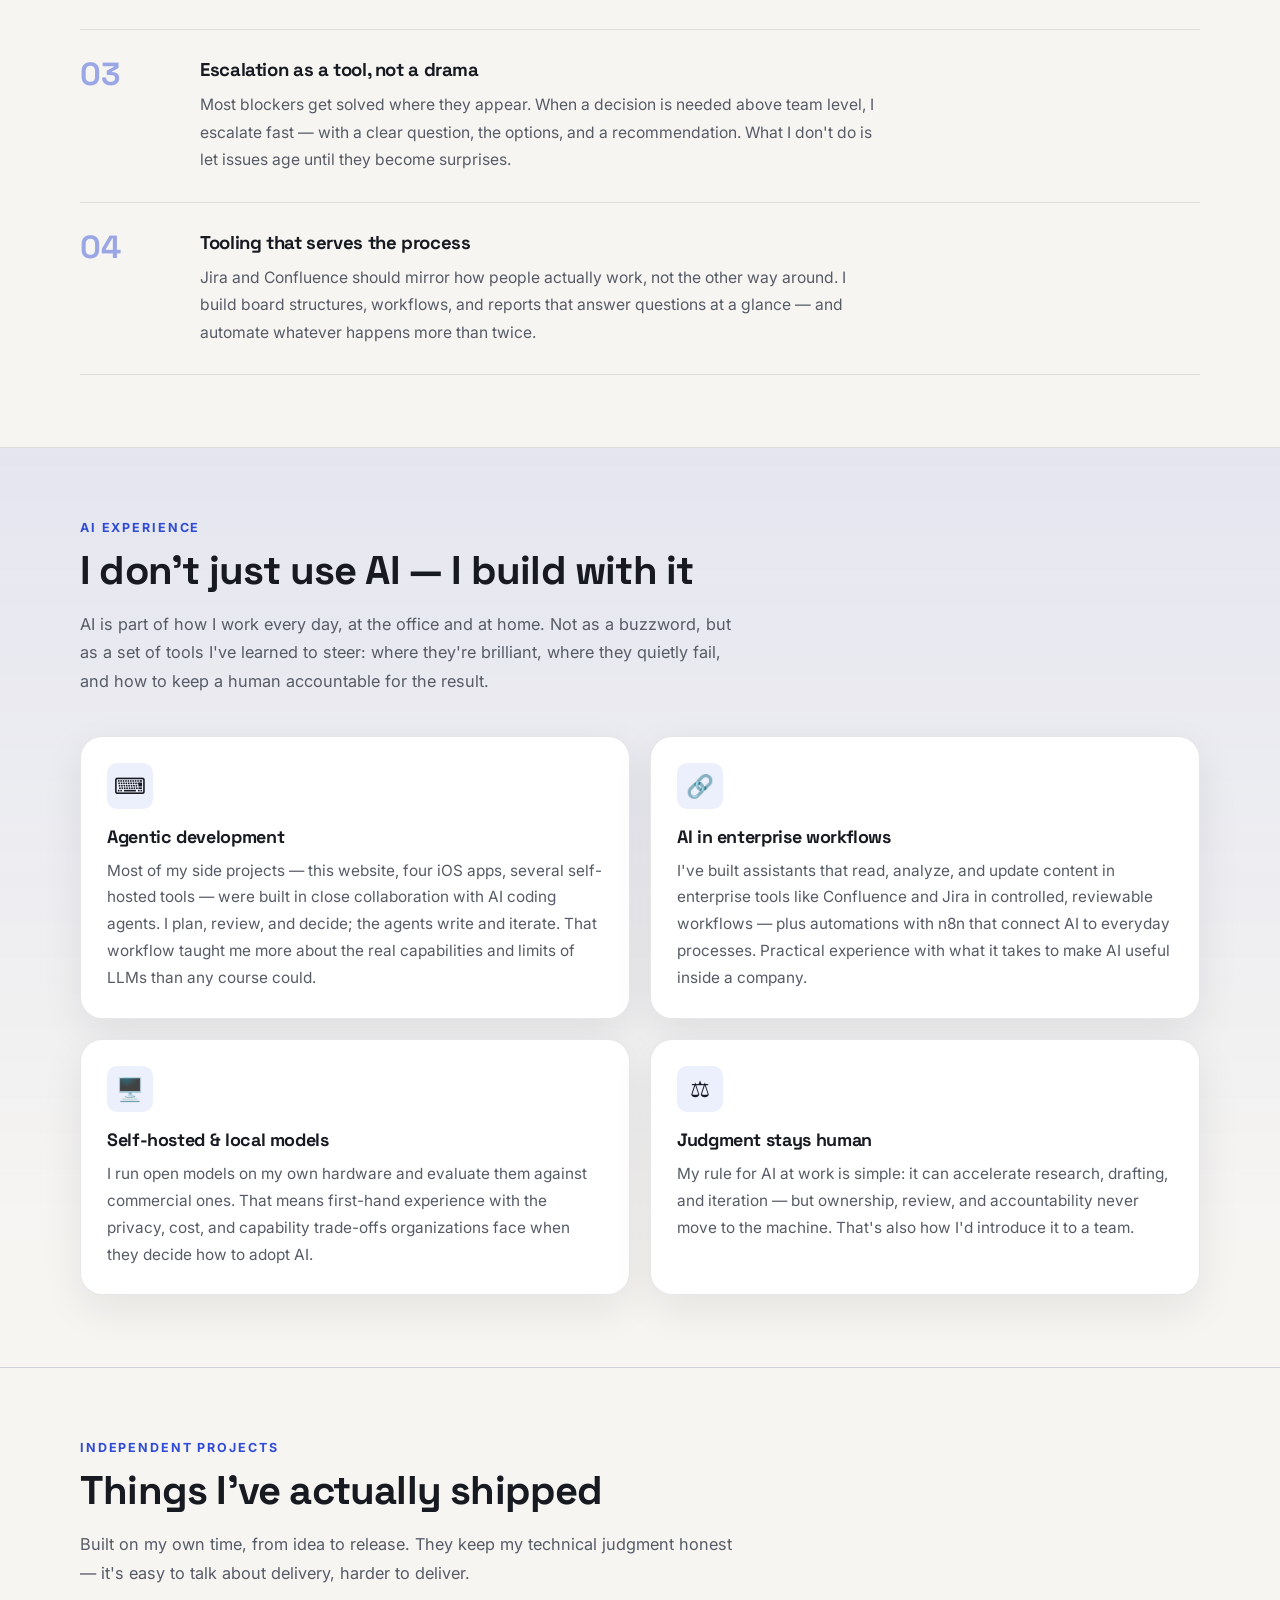
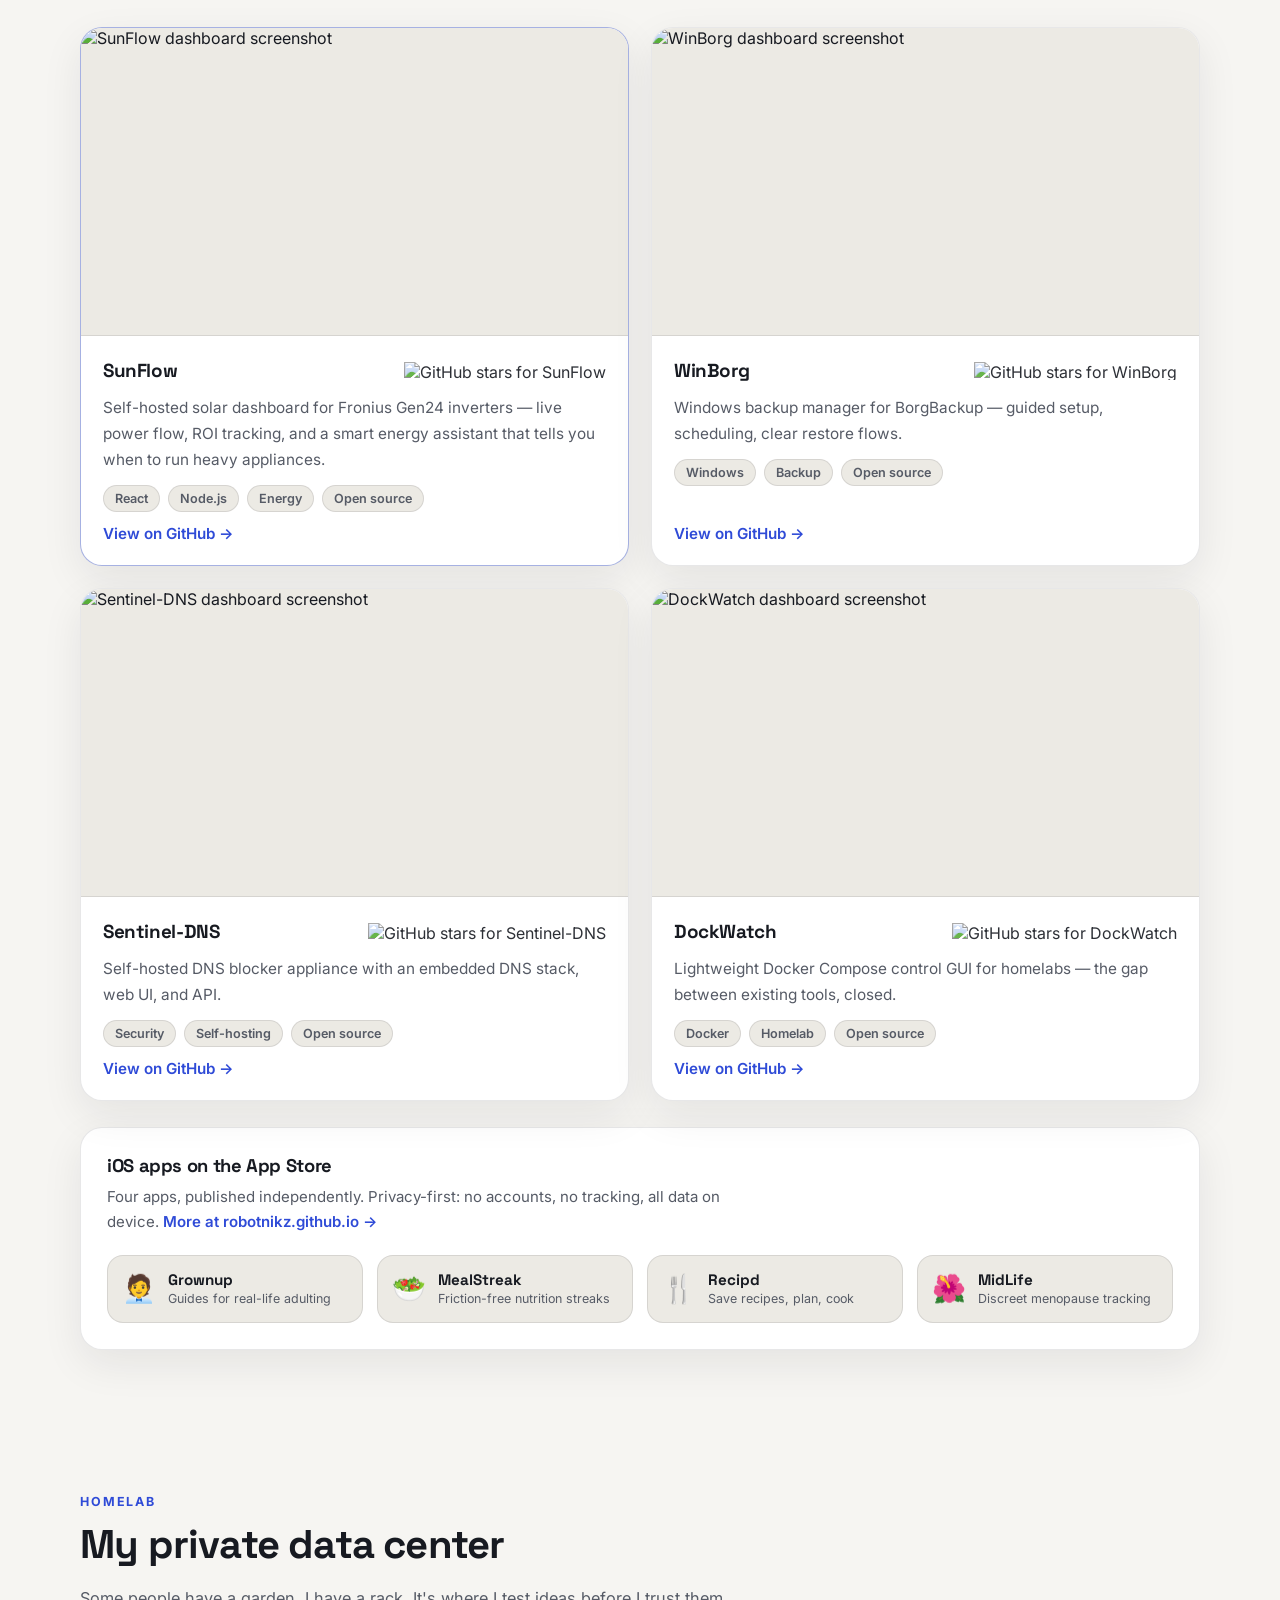
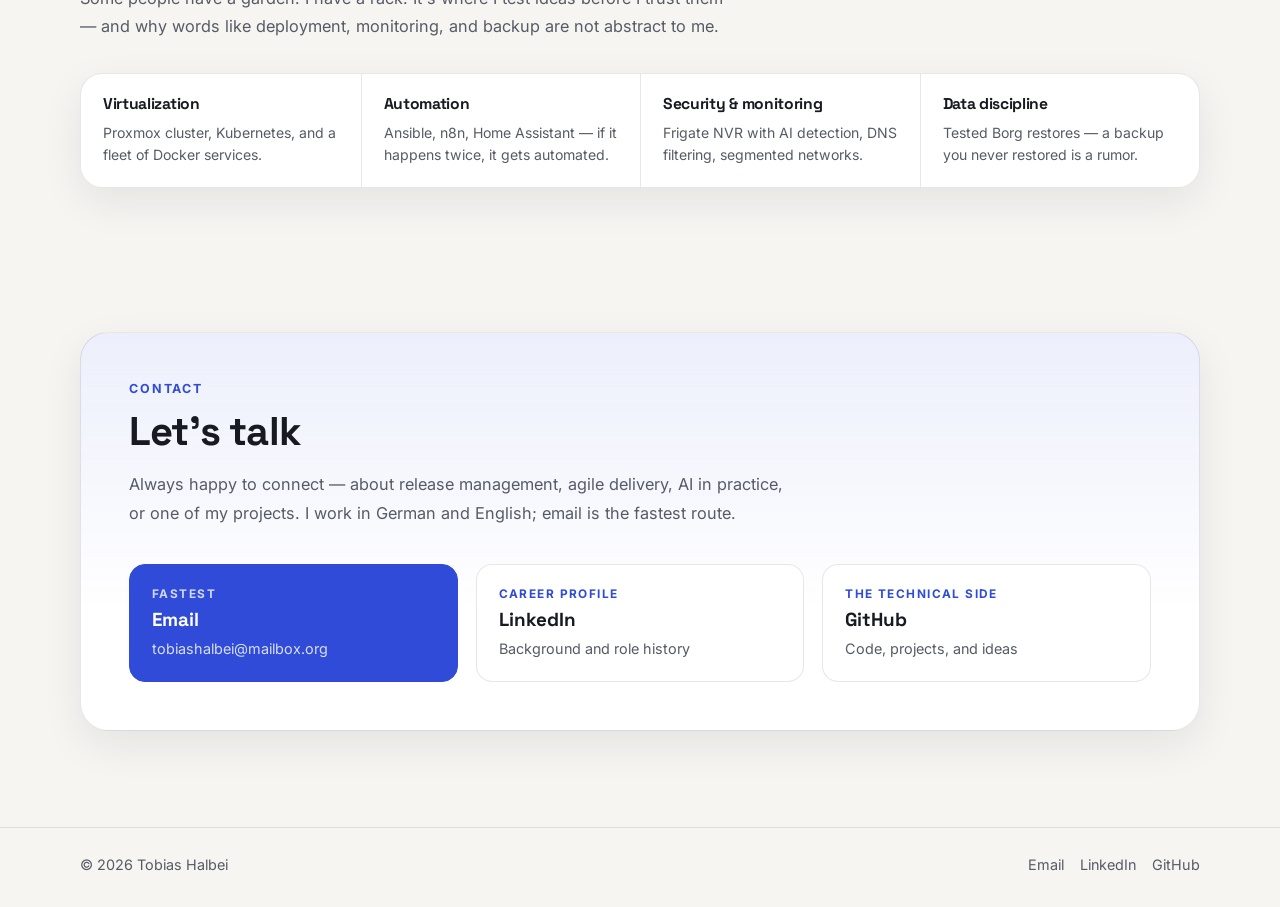
==== commit 2ea05231: "Add "How I run a release train" section, condense homelab to a strip Strengthen the professional sid" ====
--- a/index.html
+++ b/index.html
@@ -32,7 +32,7 @@
       href="https://fonts.googleapis.com/css2?family=Space+Grotesk:wght@500;600;700&family=Inter:wght@400;500;600;700&display=swap"
       rel="stylesheet"
     />
-    <link rel="stylesheet" href="./site.css?v=20260727a" />
+    <link rel="stylesheet" href="./site.css?v=20260728a" />
     <script>
       (() => {
         const stored = localStorage.getItem('theme');
@@ -271,6 +271,64 @@
         </div>
       </section>
 
+      <!-- ============ METHOD ============ -->
+      <section id="method" class="section reveal">
+        <div class="section-head">
+          <p class="section-kicker">Method</p>
+          <h2>How I run a release train</h2>
+          <p class="section-intro">
+            No two trains are the same, but the craft underneath doesn't change. This is what teams and
+            management can expect when I'm responsible for delivery.
+          </p>
+        </div>
+        <ol class="method-list">
+          <li>
+            <span class="method-num" aria-hidden="true">01</span>
+            <div>
+              <h3>Planning people can trust</h3>
+              <p>
+                PI planning is a working session, not a ceremony. Capacity is honest, dependencies are on the
+                table, and every risk leaves the room with an owner. The result is a plan teams actually believe
+                in — which is the only kind worth having.
+              </p>
+            </div>
+          </li>
+          <li>
+            <span class="method-num" aria-hidden="true">02</span>
+            <div>
+              <h3>Dependencies in daylight</h3>
+              <p>
+                Cross-team dependencies rarely fail loudly — they fail quietly, weeks before anyone notices. I
+                make them visible early, follow up relentlessly, and treat every "we'll figure that out later"
+                as a risk in disguise.
+              </p>
+            </div>
+          </li>
+          <li>
+            <span class="method-num" aria-hidden="true">03</span>
+            <div>
+              <h3>Escalation as a tool, not a drama</h3>
+              <p>
+                Most blockers get solved where they appear. When a decision is needed above team level, I
+                escalate fast — with a clear question, the options, and a recommendation. What I don't do is let
+                issues age until they become surprises.
+              </p>
+            </div>
+          </li>
+          <li>
+            <span class="method-num" aria-hidden="true">04</span>
+            <div>
+              <h3>Tooling that serves the process</h3>
+              <p>
+                Jira and Confluence should mirror how people actually work, not the other way around. I build
+                board structures, workflows, and reports that answer questions at a glance — and automate
+                whatever happens more than twice.
+              </p>
+            </div>
+          </li>
+        </ol>
+      </section>
+
       <!-- ============ AI ============ -->
       <section id="ai" class="section section-accent reveal">
         <div class="section-head">
@@ -430,23 +488,23 @@
             words like deployment, monitoring, and backup are not abstract to me.
           </p>
         </div>
-        <div class="lab-grid">
-          <article class="lab-card">
-            <h3>Virtualization &amp; orchestration</h3>
-            <p>Proxmox cluster, Kubernetes, and a fleet of Docker services — deployed and rebuilt often enough to stay humble.</p>
-          </article>
-          <article class="lab-card">
+        <div class="lab-strip">
+          <div class="lab-item">
+            <h3>Virtualization</h3>
+            <p>Proxmox cluster, Kubernetes, and a fleet of Docker services.</p>
+          </div>
+          <div class="lab-item">
             <h3>Automation</h3>
-            <p>Ansible for infrastructure, n8n for workflows, Home Assistant for the house. If it happens twice, it gets automated.</p>
-          </article>
-          <article class="lab-card">
+            <p>Ansible, n8n, Home Assistant — if it happens twice, it gets automated.</p>
+          </div>
+          <div class="lab-item">
             <h3>Security &amp; monitoring</h3>
-            <p>Frigate NVR with camera AI detection, DNS filtering, network segmentation — the day job leaking into the hobby.</p>
-          </article>
-          <article class="lab-card">
+            <p>Frigate NVR with AI detection, DNS filtering, segmented networks.</p>
+          </div>
+          <div class="lab-item">
             <h3>Data discipline</h3>
-            <p>Versioned Borg backups, tested restores, and documentation. Because a backup you never restored is a rumor.</p>
-          </article>
+            <p>Tested Borg restores — a backup you never restored is a rumor.</p>
+          </div>
         </div>
       </section>
 
--- a/site.css
+++ b/site.css
@@ -706,6 +706,44 @@
   margin-left: 5px;
 }
 
+/* ---------- Method ---------- */
+.method-list {
+  margin: 36px 0 0;
+  padding: 0;
+  list-style: none;
+  border-top: 1px solid var(--line);
+}
+
+.method-list li {
+  display: grid;
+  grid-template-columns: 96px 1fr;
+  gap: 24px;
+  padding: 28px 0;
+  border-bottom: 1px solid var(--line);
+}
+
+.method-num {
+  font-family: var(--font-display);
+  font-size: 2rem;
+  font-weight: 700;
+  line-height: 1;
+  color: var(--accent);
+  opacity: 0.45;
+}
+
+.method-list h3 {
+  margin: 0;
+  font-size: 1.16rem;
+}
+
+.method-list li p {
+  max-width: 68ch;
+  margin: 10px 0 0;
+  color: var(--muted);
+  line-height: 1.75;
+  font-size: 0.98rem;
+}
+
 /* ---------- AI section ---------- */
 .ai-grid {
   display: grid;
@@ -956,37 +994,35 @@
 }
 
 /* ---------- Homelab ---------- */
-.lab-grid {
-  display: grid;
-  grid-template-columns: repeat(2, minmax(0, 1fr));
-  gap: 20px;
-  margin-top: 40px;
-}
-
-.lab-card {
-  padding: 24px;
+.lab-strip {
+  display: grid;
+  grid-template-columns: repeat(4, minmax(0, 1fr));
+  margin-top: 32px;
   border: 1px solid var(--line);
   border-radius: var(--radius-lg);
   background: var(--bg-elevated);
   box-shadow: var(--shadow);
-  transition: transform 160ms ease, border-color 160ms ease;
-}
-
-.lab-card:hover {
-  transform: translateY(-3px);
-  border-color: var(--line-strong);
-}
-
-.lab-card h3 {
+  overflow: hidden;
+}
+
+.lab-item {
+  padding: 20px 22px;
+}
+
+.lab-item + .lab-item {
+  border-left: 1px solid var(--line);
+}
+
+.lab-item h3 {
   margin: 0;
-  font-size: 1.08rem;
-}
-
-.lab-card p {
-  margin: 10px 0 0;
-  color: var(--muted);
-  line-height: 1.7;
-  font-size: 0.95rem;
+  font-size: 0.98rem;
+}
+
+.lab-item p {
+  margin: 8px 0 0;
+  color: var(--muted);
+  line-height: 1.6;
+  font-size: 0.88rem;
 }
 
 /* ---------- Contact ---------- */
@@ -1104,9 +1140,33 @@
 
   .about-grid,
   .ai-grid,
-  .lab-grid,
   .contact-grid {
     grid-template-columns: 1fr;
+  }
+
+  .lab-strip {
+    grid-template-columns: repeat(2, minmax(0, 1fr));
+  }
+
+  .lab-item + .lab-item {
+    border-left: 0;
+  }
+
+  .lab-item:nth-child(even) {
+    border-left: 1px solid var(--line);
+  }
+
+  .lab-item:nth-child(n + 3) {
+    border-top: 1px solid var(--line);
+  }
+
+  .method-list li {
+    grid-template-columns: 56px 1fr;
+    gap: 16px;
+  }
+
+  .method-num {
+    font-size: 1.5rem;
   }
 
   .project-grid {
@@ -1182,6 +1242,18 @@
     grid-template-columns: 1fr;
   }
 
+  .lab-strip {
+    grid-template-columns: 1fr;
+  }
+
+  .lab-item:nth-child(even) {
+    border-left: 0;
+  }
+
+  .lab-item + .lab-item {
+    border-top: 1px solid var(--line);
+  }
+
   .contact-panel {
     padding: 26px 20px;
   }
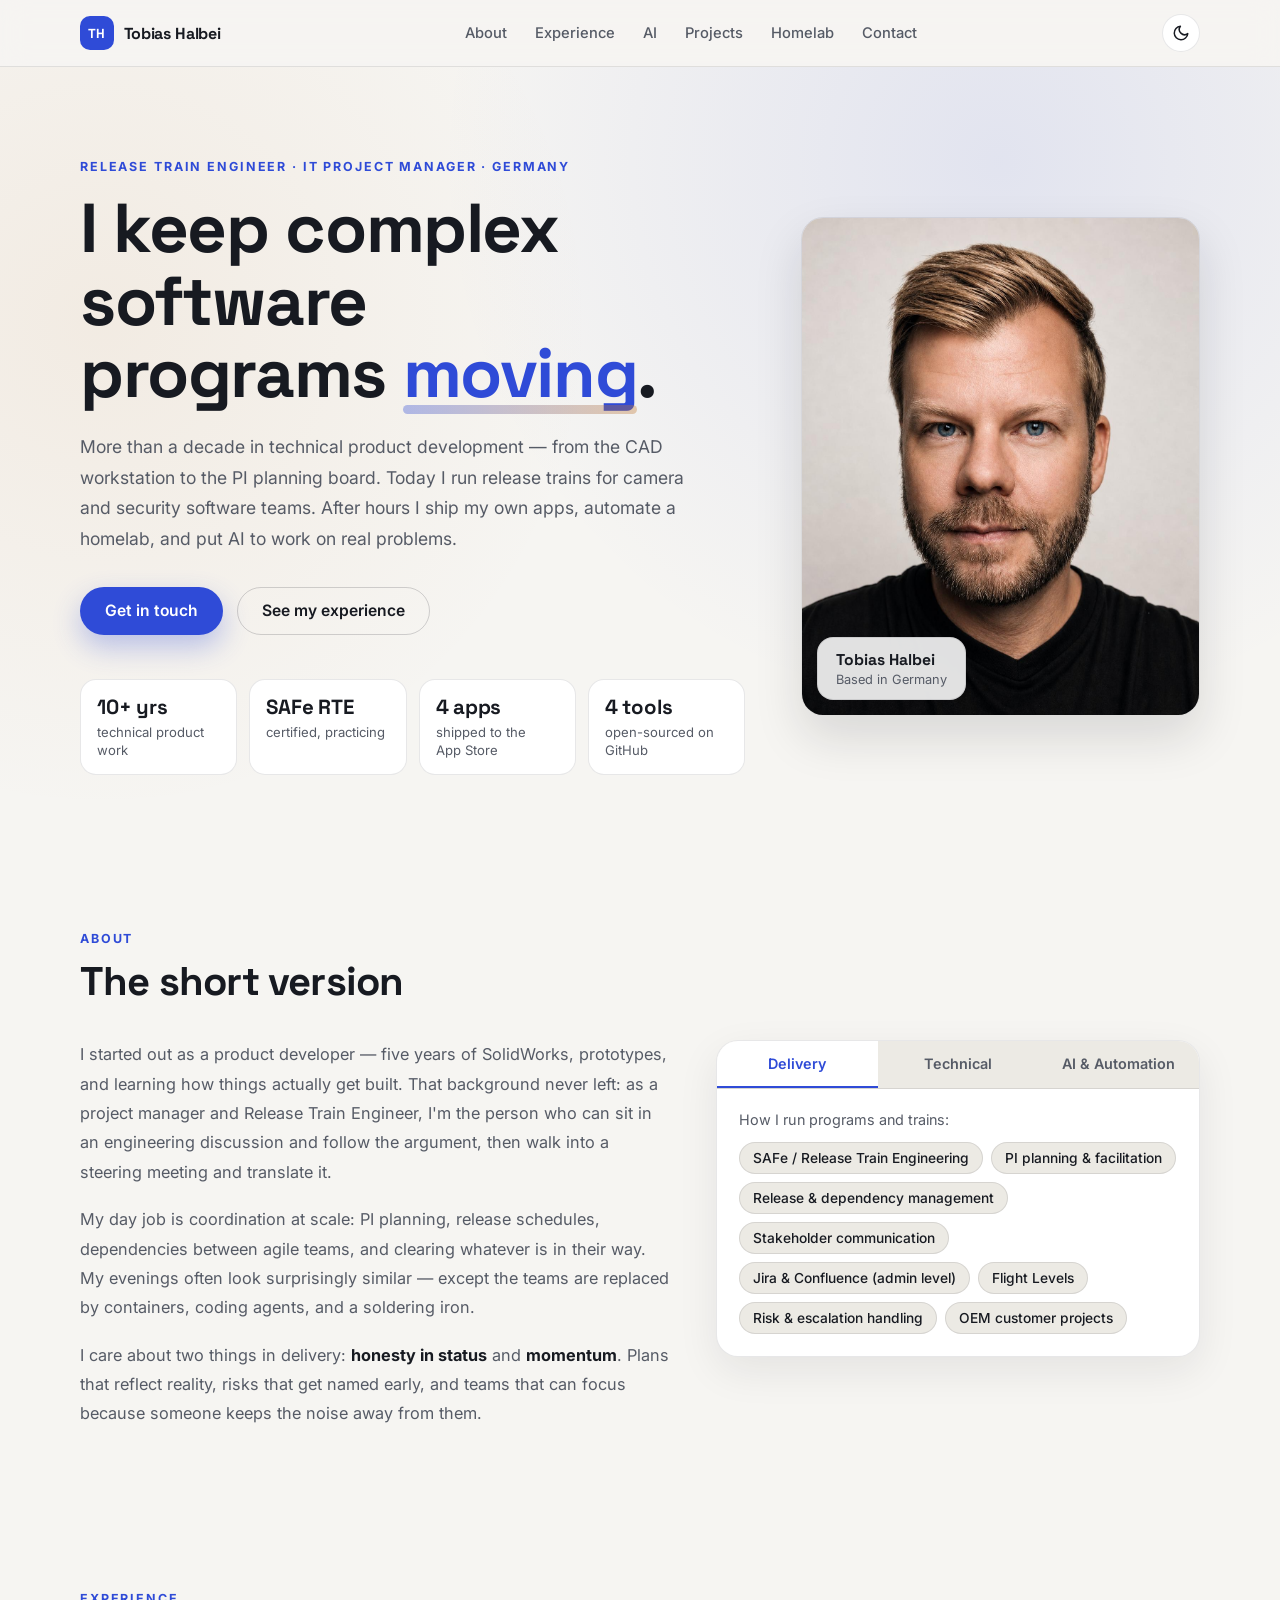
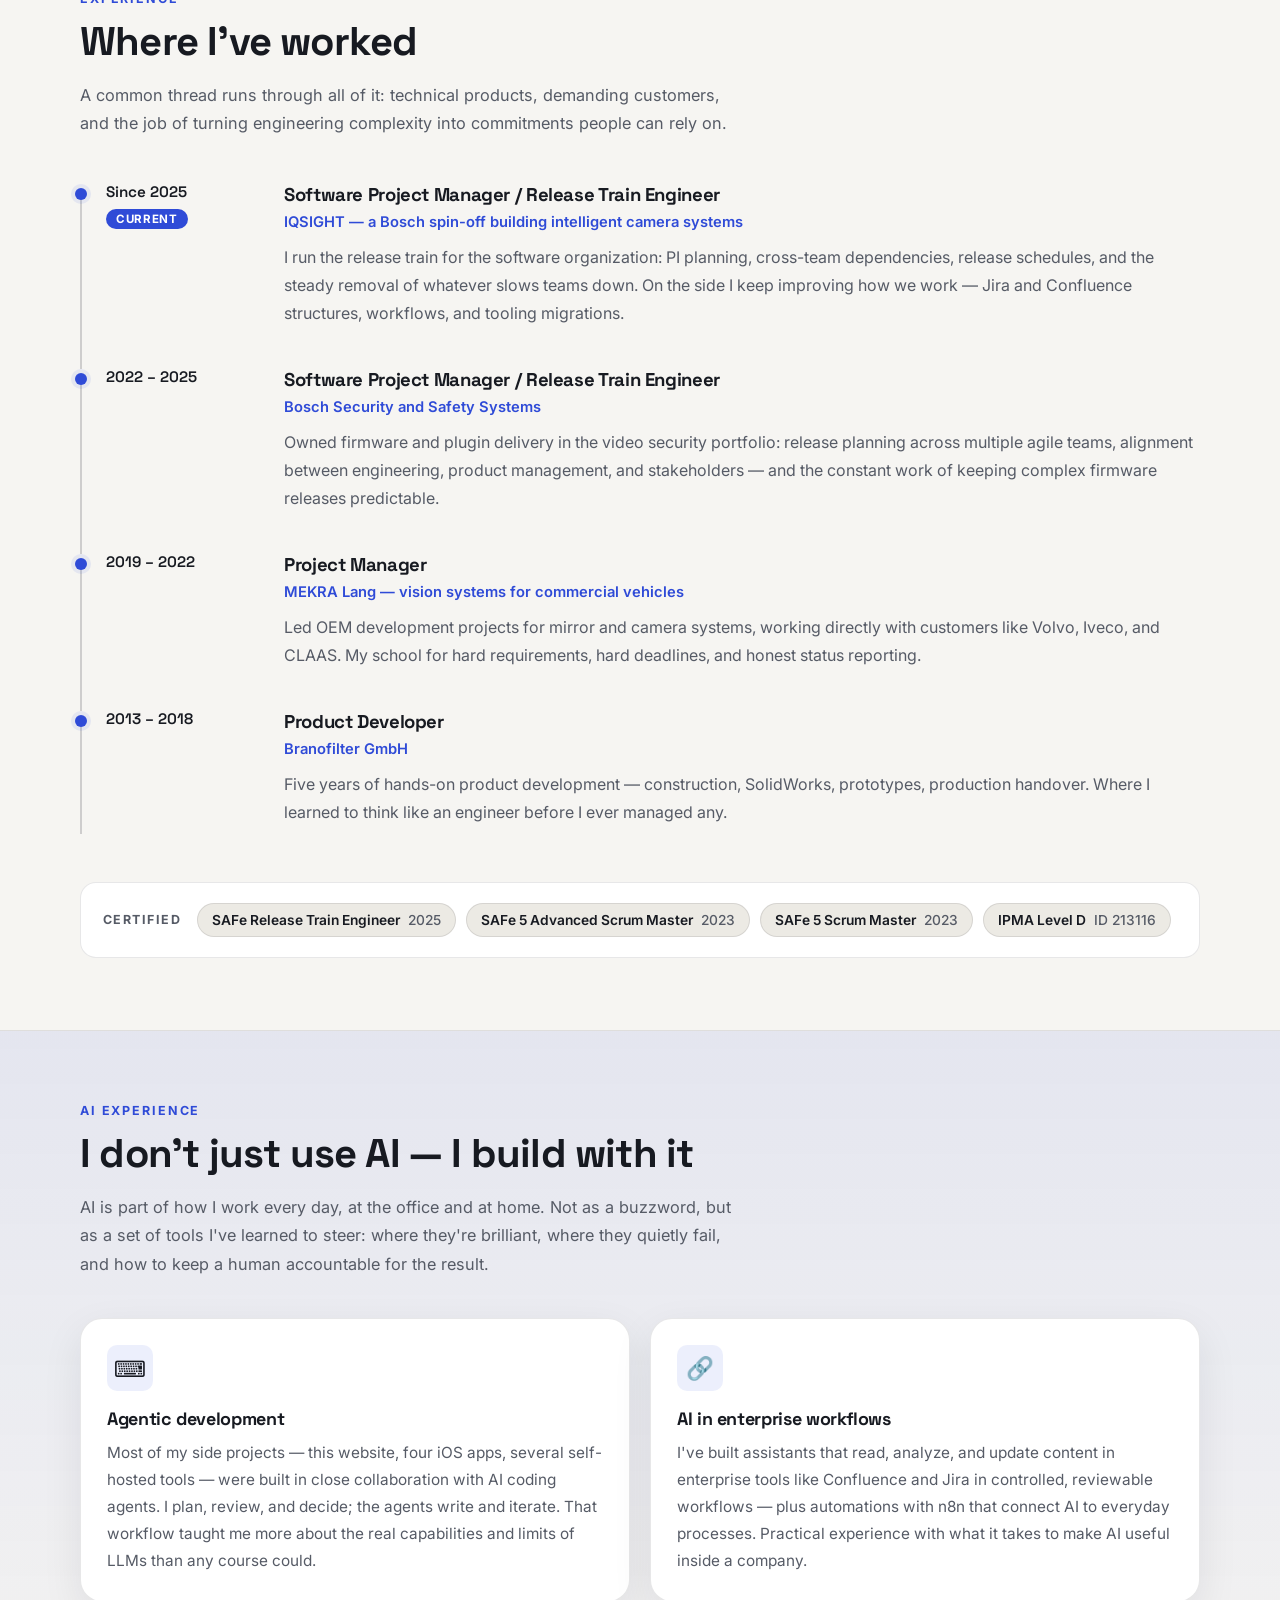
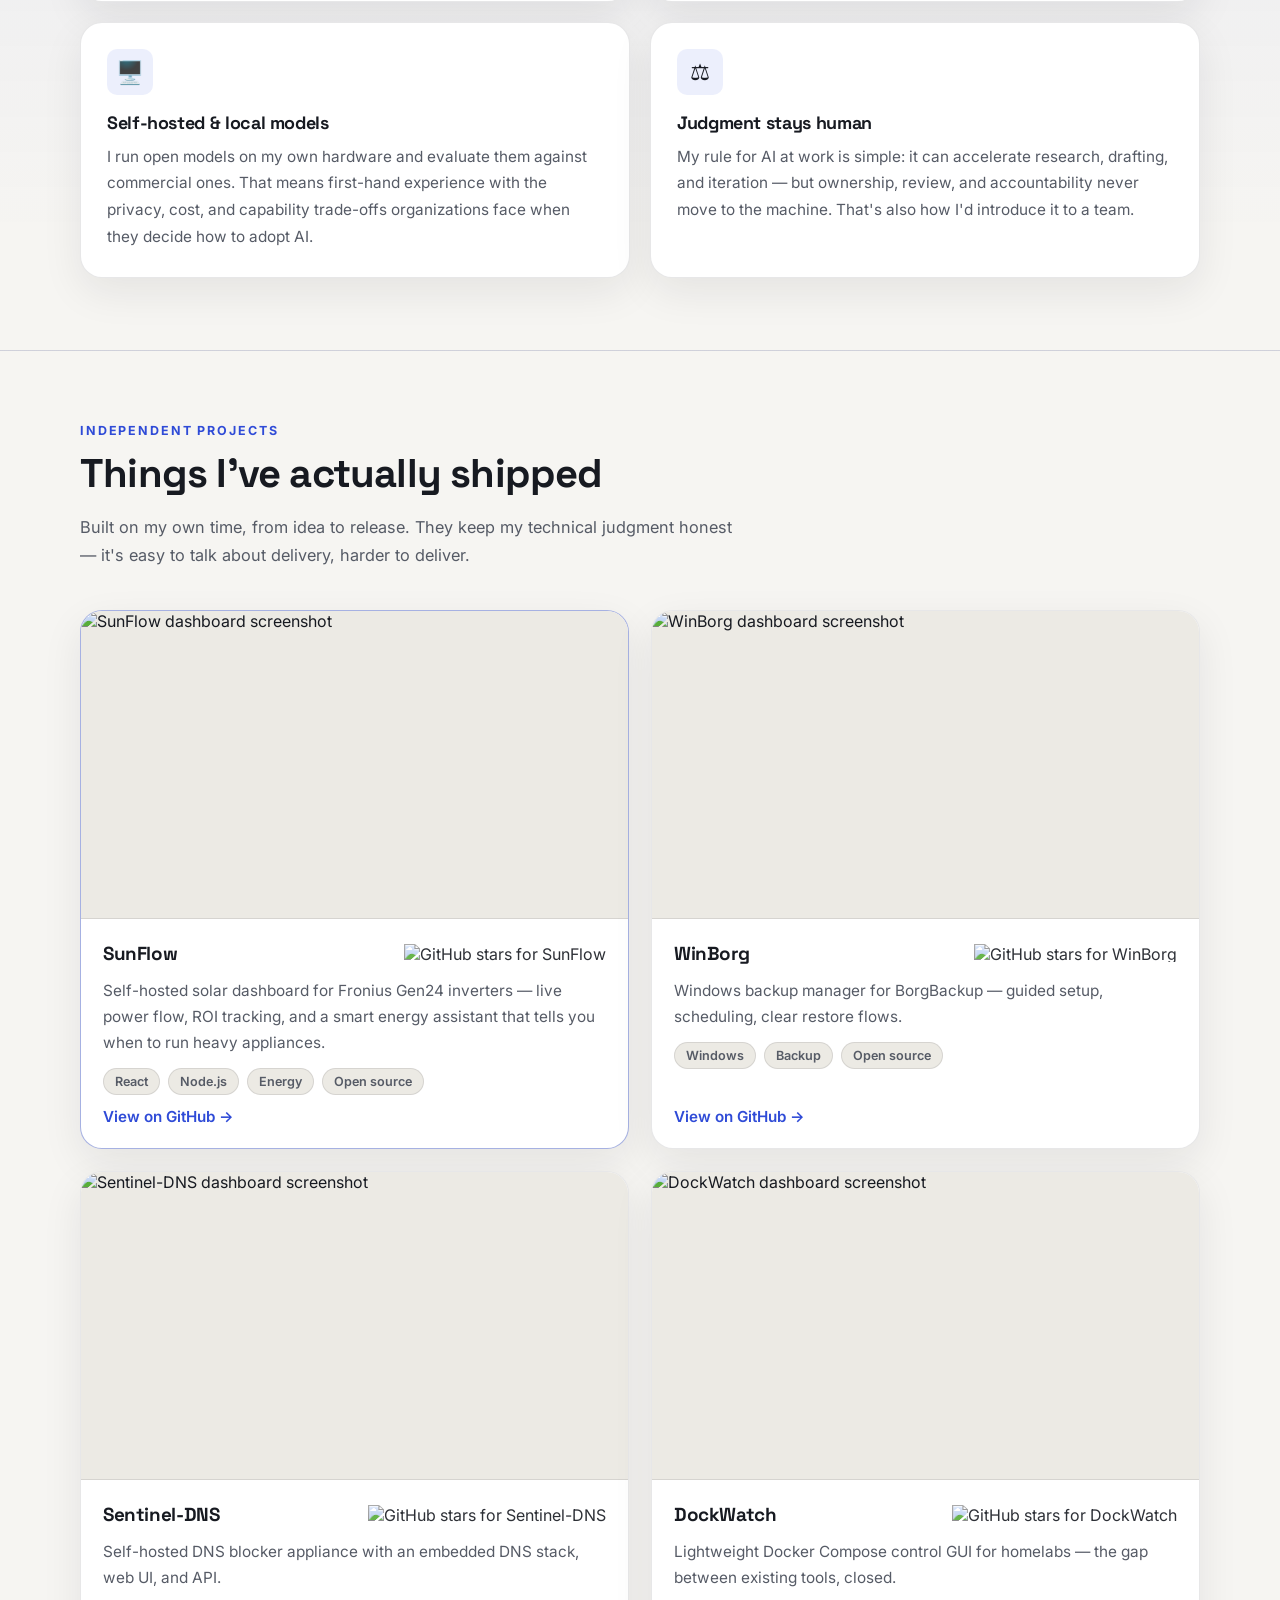
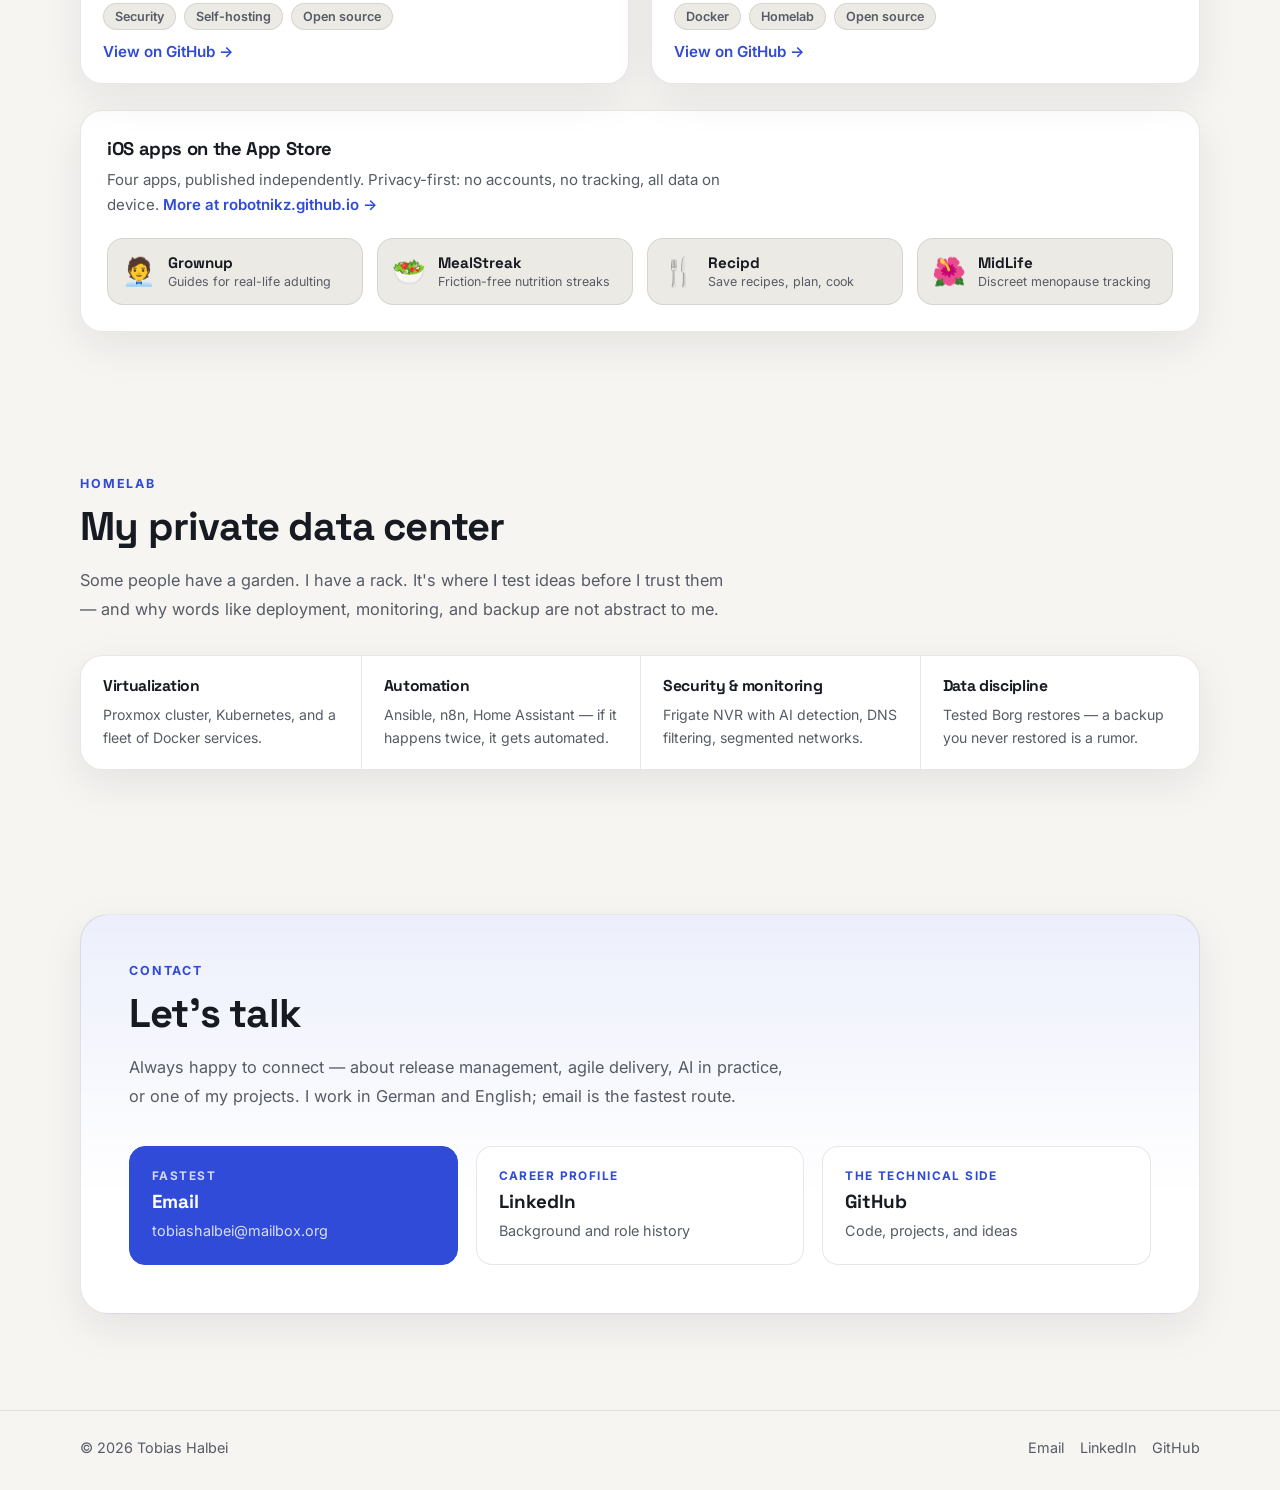
==== commit fb117174: "Remove the Method section — read too much like application material Keep the site a neutral professi" ====
--- a/index.html
+++ b/index.html
@@ -271,64 +271,6 @@
         </div>
       </section>
 
-      <!-- ============ METHOD ============ -->
-      <section id="method" class="section reveal">
-        <div class="section-head">
-          <p class="section-kicker">Method</p>
-          <h2>How I run a release train</h2>
-          <p class="section-intro">
-            No two trains are the same, but the craft underneath doesn't change. This is what teams and
-            management can expect when I'm responsible for delivery.
-          </p>
-        </div>
-        <ol class="method-list">
-          <li>
-            <span class="method-num" aria-hidden="true">01</span>
-            <div>
-              <h3>Planning people can trust</h3>
-              <p>
-                PI planning is a working session, not a ceremony. Capacity is honest, dependencies are on the
-                table, and every risk leaves the room with an owner. The result is a plan teams actually believe
-                in — which is the only kind worth having.
-              </p>
-            </div>
-          </li>
-          <li>
-            <span class="method-num" aria-hidden="true">02</span>
-            <div>
-              <h3>Dependencies in daylight</h3>
-              <p>
-                Cross-team dependencies rarely fail loudly — they fail quietly, weeks before anyone notices. I
-                make them visible early, follow up relentlessly, and treat every "we'll figure that out later"
-                as a risk in disguise.
-              </p>
-            </div>
-          </li>
-          <li>
-            <span class="method-num" aria-hidden="true">03</span>
-            <div>
-              <h3>Escalation as a tool, not a drama</h3>
-              <p>
-                Most blockers get solved where they appear. When a decision is needed above team level, I
-                escalate fast — with a clear question, the options, and a recommendation. What I don't do is let
-                issues age until they become surprises.
-              </p>
-            </div>
-          </li>
-          <li>
-            <span class="method-num" aria-hidden="true">04</span>
-            <div>
-              <h3>Tooling that serves the process</h3>
-              <p>
-                Jira and Confluence should mirror how people actually work, not the other way around. I build
-                board structures, workflows, and reports that answer questions at a glance — and automate
-                whatever happens more than twice.
-              </p>
-            </div>
-          </li>
-        </ol>
-      </section>
-
       <!-- ============ AI ============ -->
       <section id="ai" class="section section-accent reveal">
         <div class="section-head">
--- a/site.css
+++ b/site.css
@@ -706,44 +706,6 @@
   margin-left: 5px;
 }
 
-/* ---------- Method ---------- */
-.method-list {
-  margin: 36px 0 0;
-  padding: 0;
-  list-style: none;
-  border-top: 1px solid var(--line);
-}
-
-.method-list li {
-  display: grid;
-  grid-template-columns: 96px 1fr;
-  gap: 24px;
-  padding: 28px 0;
-  border-bottom: 1px solid var(--line);
-}
-
-.method-num {
-  font-family: var(--font-display);
-  font-size: 2rem;
-  font-weight: 700;
-  line-height: 1;
-  color: var(--accent);
-  opacity: 0.45;
-}
-
-.method-list h3 {
-  margin: 0;
-  font-size: 1.16rem;
-}
-
-.method-list li p {
-  max-width: 68ch;
-  margin: 10px 0 0;
-  color: var(--muted);
-  line-height: 1.75;
-  font-size: 0.98rem;
-}
-
 /* ---------- AI section ---------- */
 .ai-grid {
   display: grid;
@@ -1158,15 +1120,6 @@
 
   .lab-item:nth-child(n + 3) {
     border-top: 1px solid var(--line);
-  }
-
-  .method-list li {
-    grid-template-columns: 56px 1fr;
-    gap: 16px;
-  }
-
-  .method-num {
-    font-size: 1.5rem;
   }
 
   .project-grid {
